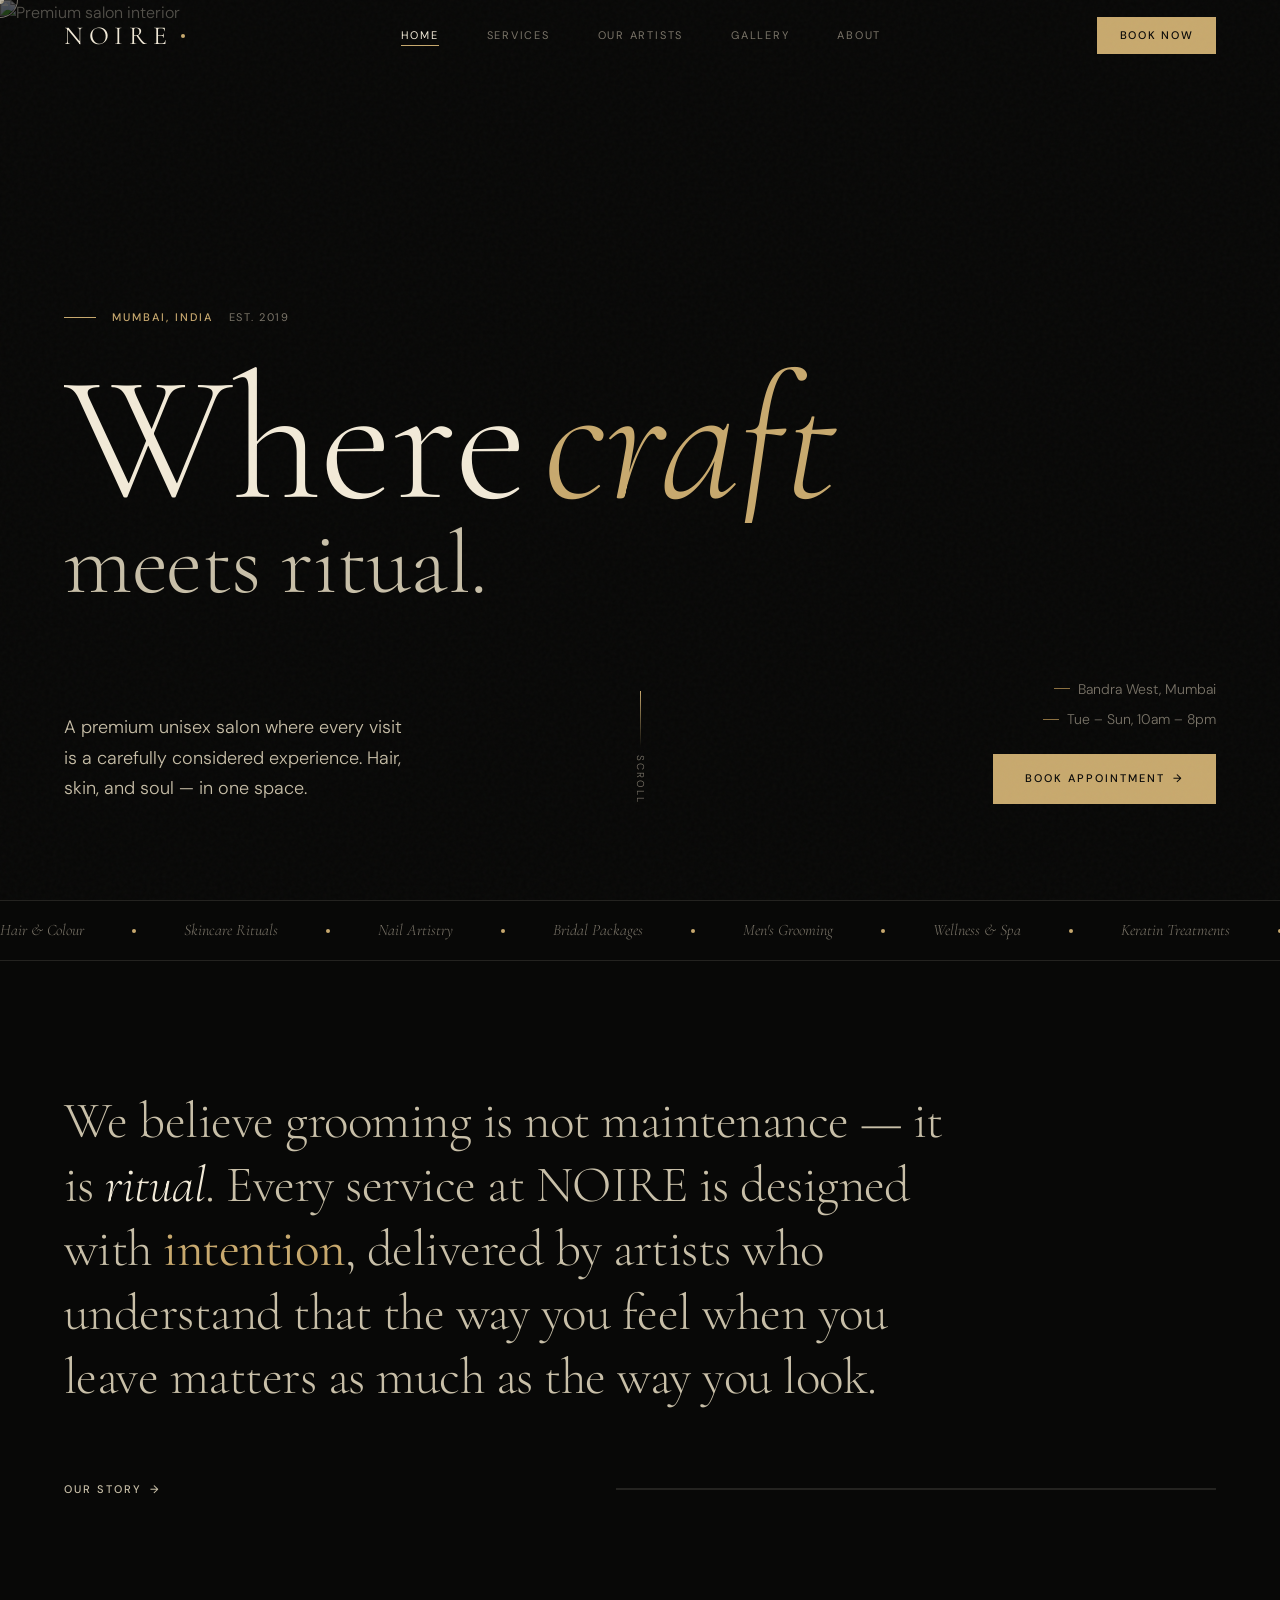
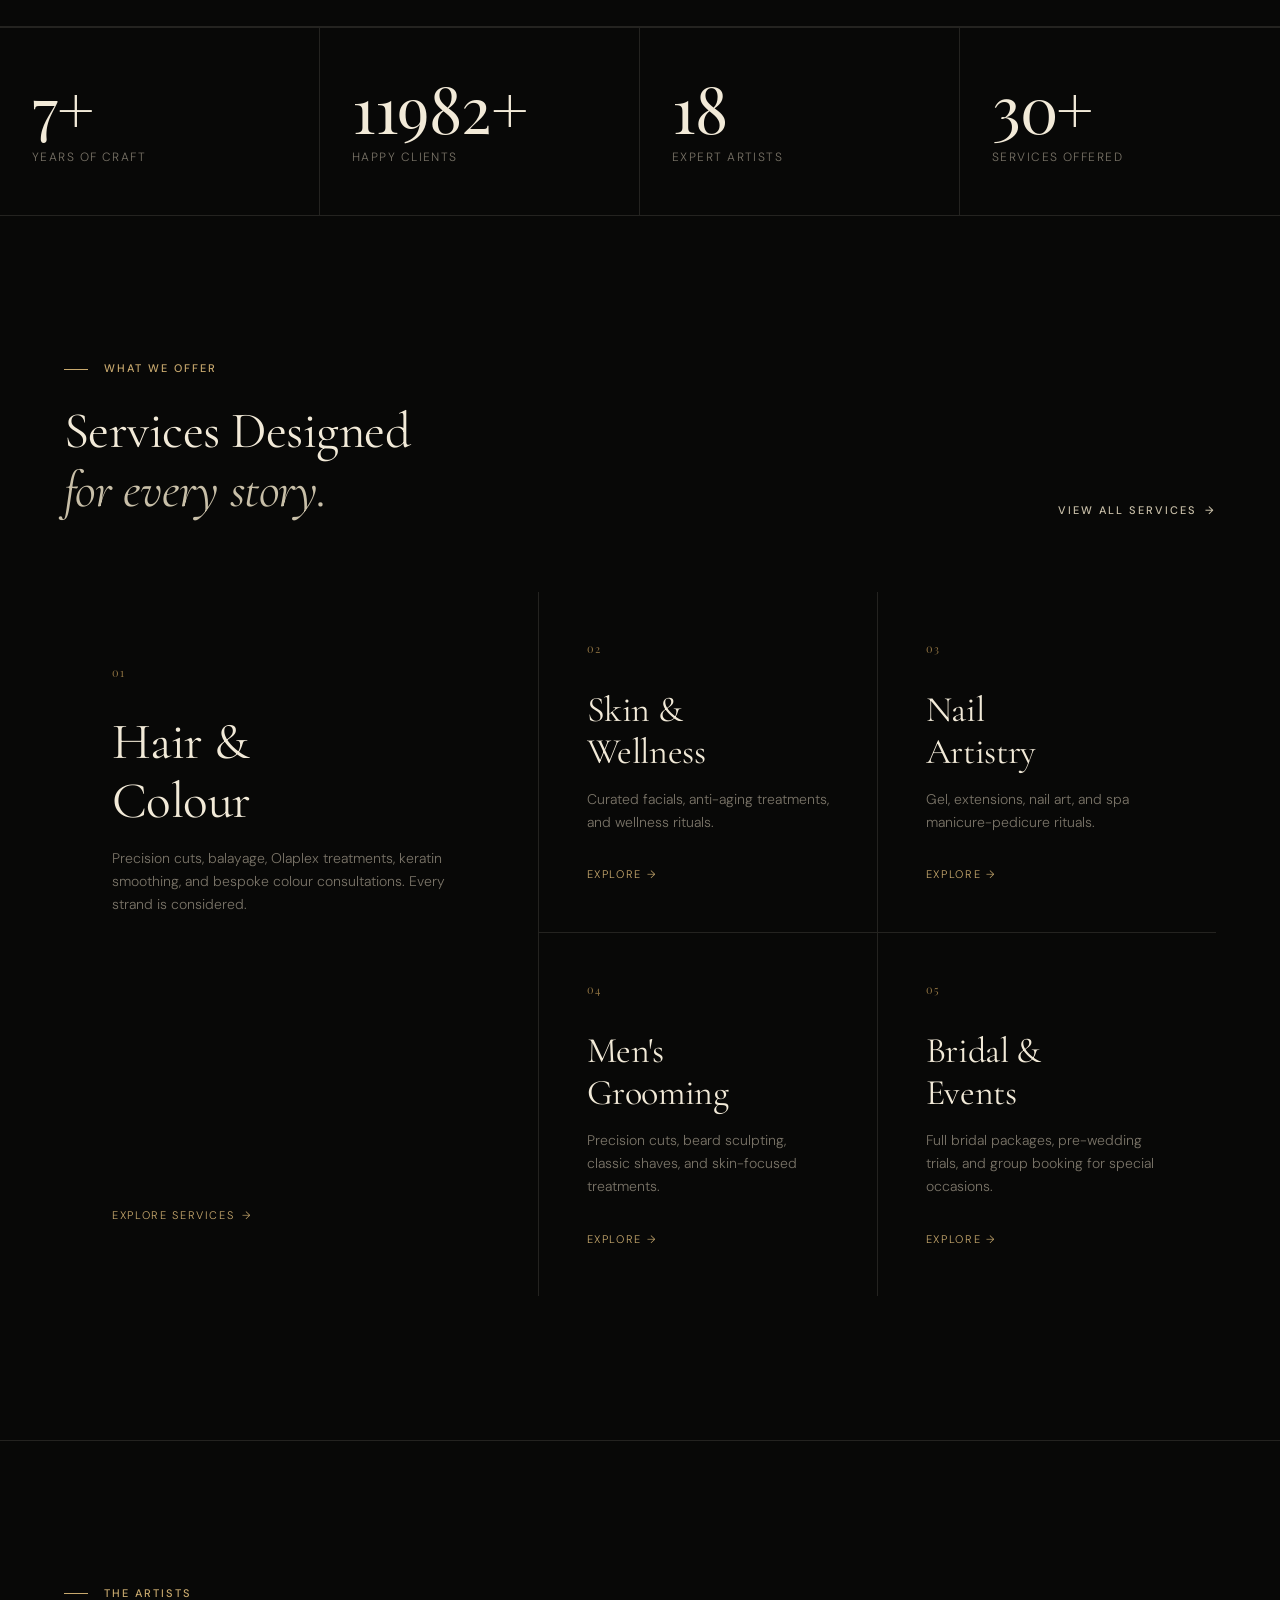
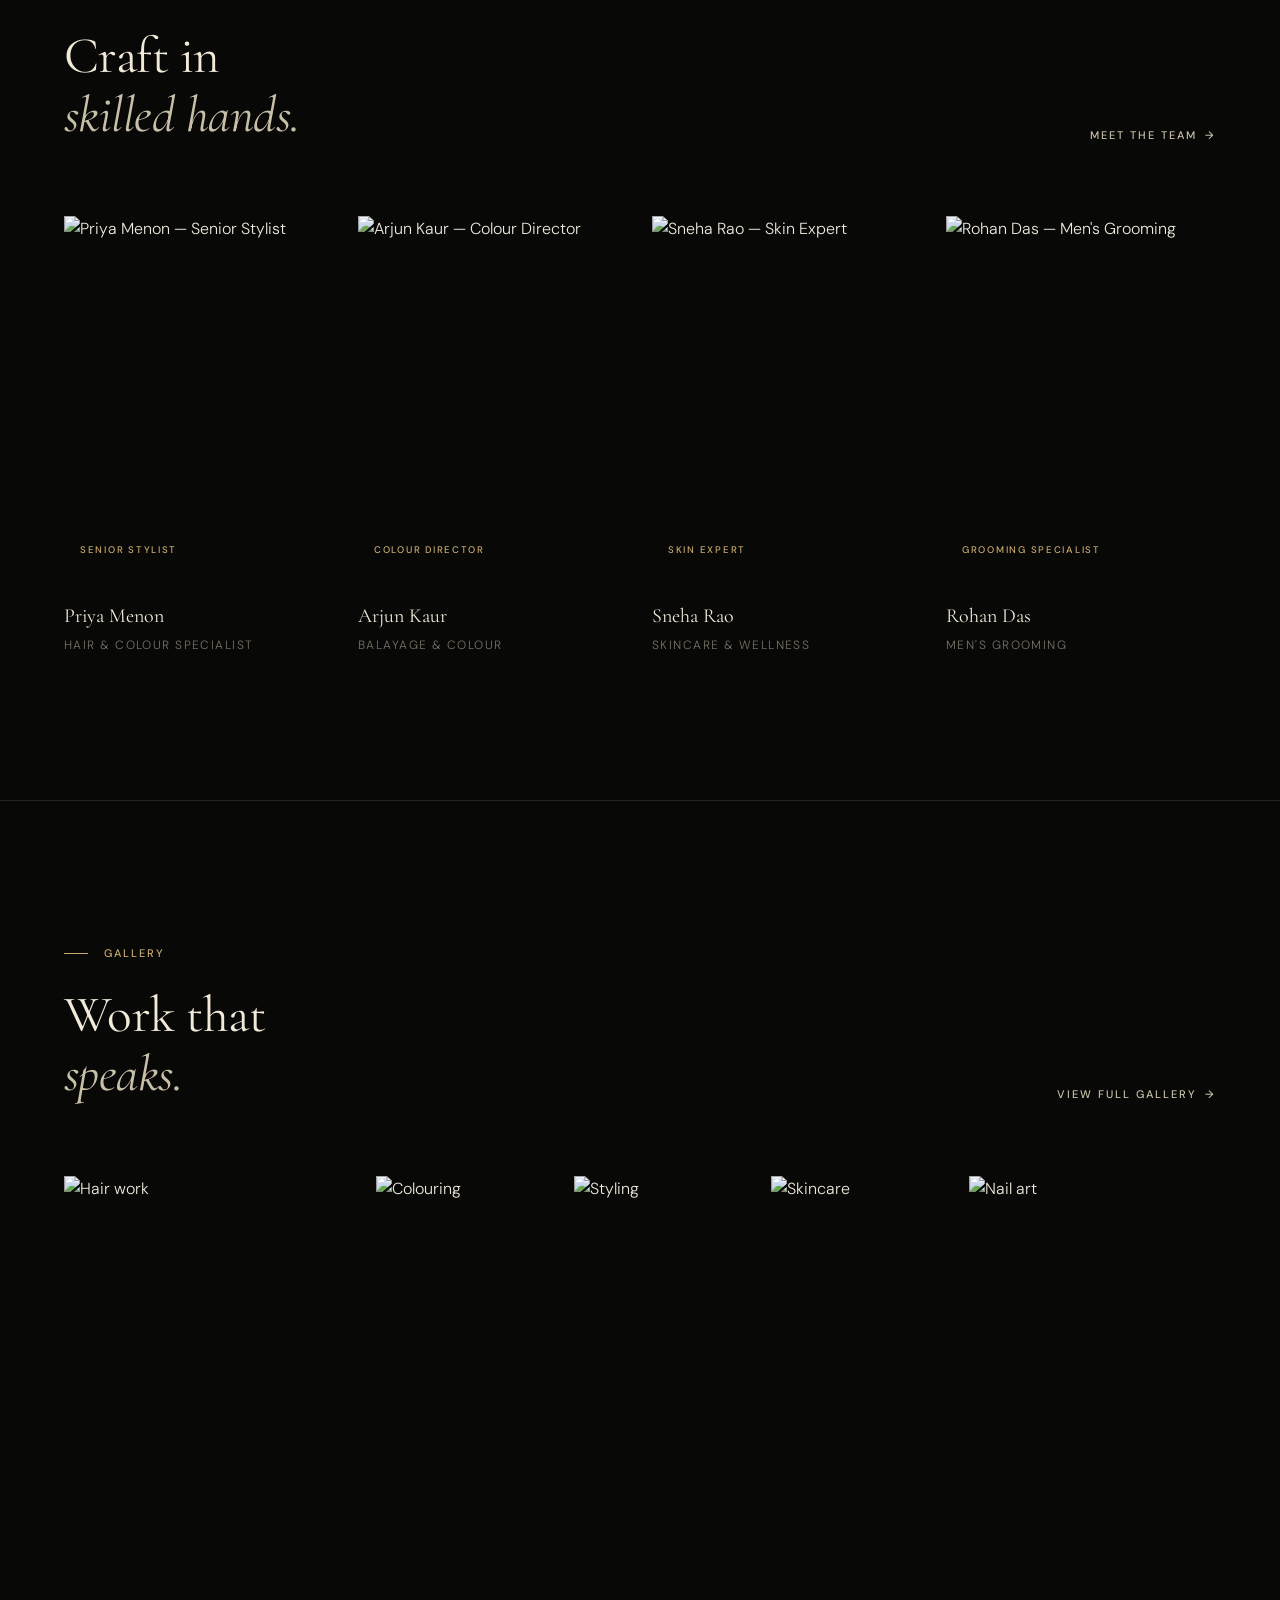
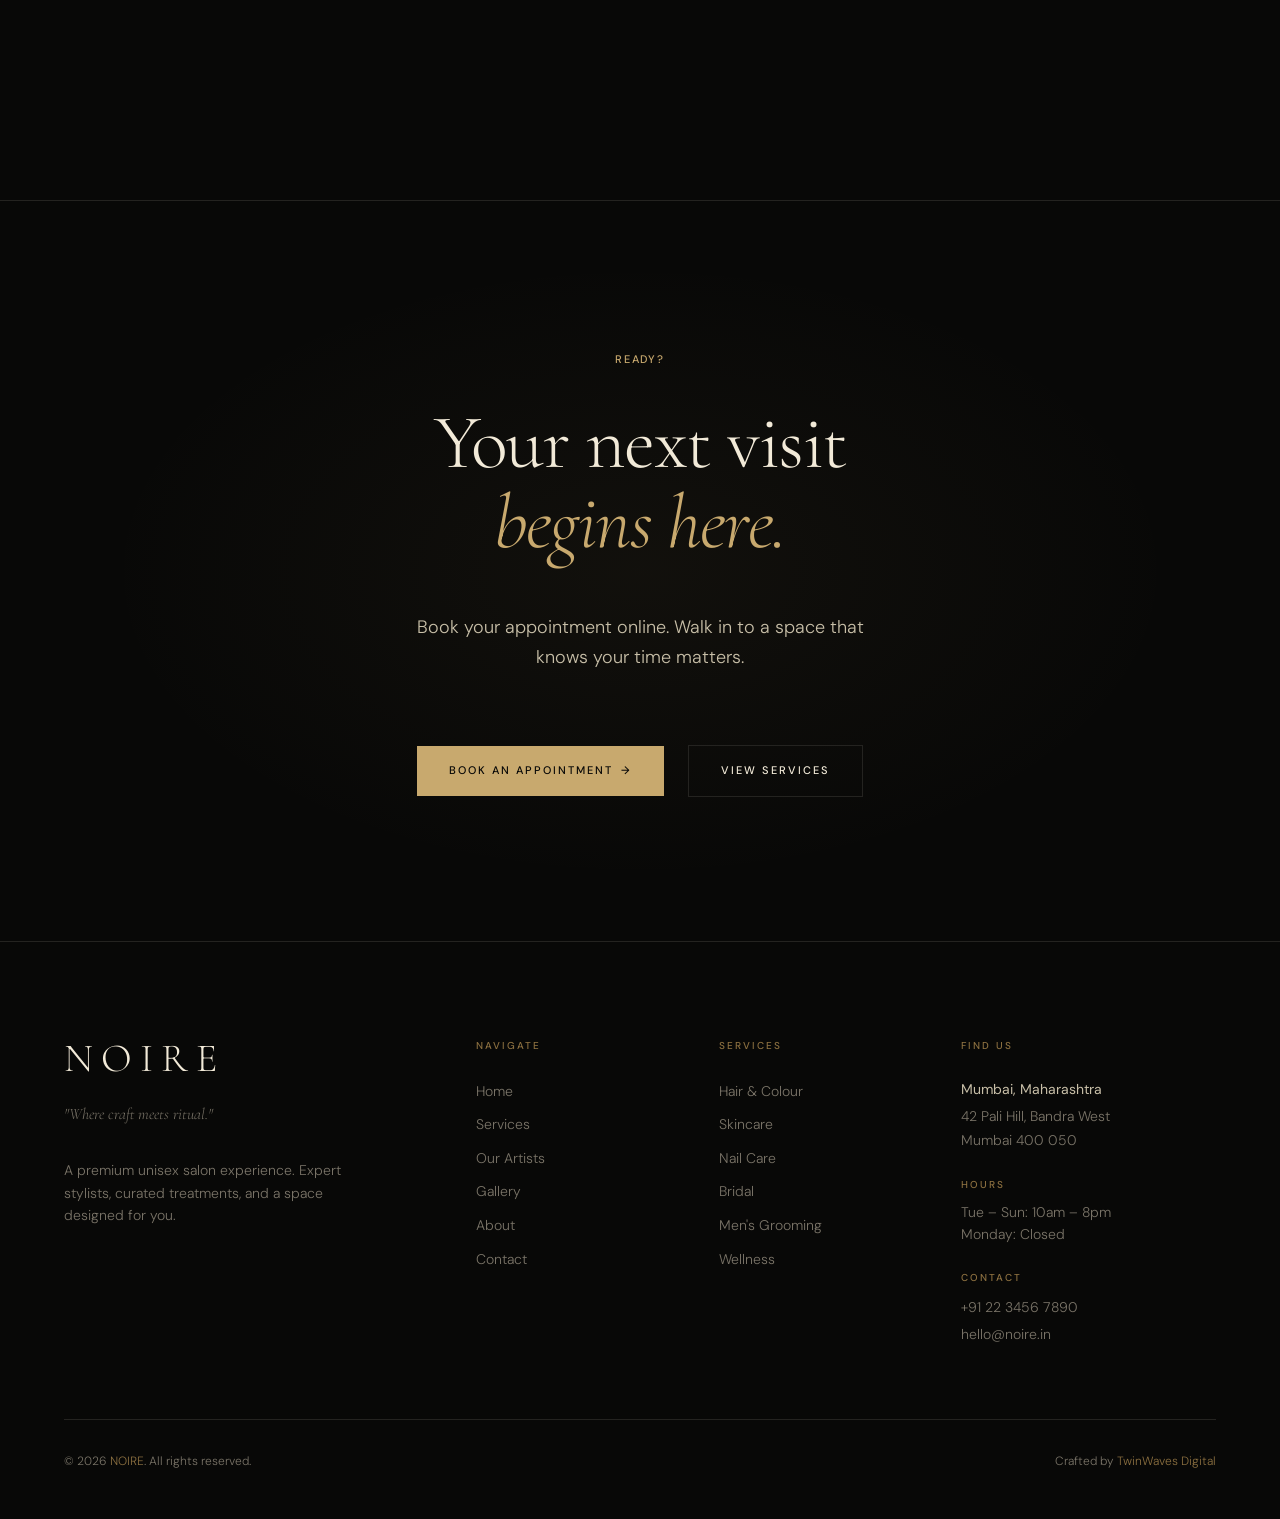
==== index.html @ 555c2738 "feat: NOIRE salon website initial build" ====
<!DOCTYPE html>
<html lang="en">
<head>
  <meta charset="UTF-8" />
  <meta name="viewport" content="width=device-width, initial-scale=1.0" />
  <meta name="description" content="NOIRE — Premium unisex salon in Mumbai. Hair, skincare, nail care, bridal and wellness services. Where craft meets ritual." />
  <meta property="og:title" content="NOIRE — Premium Unisex Salon" />
  <meta property="og:description" content="Where craft meets ritual. Premium salon experiences in the heart of Mumbai." />
  <meta property="og:type" content="website" />
  <title>NOIRE — Premium Unisex Salon</title>

  <!-- Preconnect for fonts -->
  <link rel="preconnect" href="https://fonts.googleapis.com" />
  <link rel="preconnect" href="https://fonts.gstatic.com" crossorigin />

  <!-- Styles -->
  <link rel="stylesheet" href="assets/css/global.css" />
  <link rel="stylesheet" href="assets/css/components.css" />
  <link rel="stylesheet" href="assets/css/animations.css" />

  <!-- Page-specific styles -->
  <style>
    /* =====================
       HERO
       ===================== */
    .hero {
      position: relative;
      min-height: 100svh;
      display: flex;
      flex-direction: column;
      justify-content: flex-end;
      padding-bottom: var(--space-4xl);
      overflow: hidden;
    }

    .hero__bg {
      position: absolute;
      inset: 0;
      z-index: 0;
    }

    .hero__bg img {
      width: 100%;
      height: 100%;
      object-fit: cover;
      object-position: center 20%;
      filter: brightness(0.38);
    }

    .hero__bg::after {
      content: '';
      position: absolute;
      inset: 0;
      background: linear-gradient(
        to top,
        var(--color-void) 0%,
        rgba(8,8,7,0.4) 50%,
        rgba(8,8,7,0.1) 100%
      );
    }

    .hero__content {
      position: relative;
      z-index: var(--z-above);
      padding-top: calc(var(--nav-height) + var(--space-5xl));
    }

    .hero__eyebrow {
      display: flex;
      align-items: center;
      gap: var(--space-md);
      margin-bottom: var(--space-xl);
      opacity: 0;
      animation: fadeUp var(--duration-slow) var(--ease-out-expo) 400ms forwards;
    }

    .hero__eyebrow-line {
      width: 32px;
      height: 1px;
      background: var(--color-gold);
    }

    .hero__title {
      font-family: var(--font-display);
      font-weight: 300;
      line-height: 0.92;
      letter-spacing: -0.02em;
      margin-bottom: var(--space-xl);
      overflow: hidden;
    }

    .hero__title-line {
      display: block;
      overflow: hidden;
    }

    .hero__title-word {
      display: inline-block;
      opacity: 0;
      animation: heroWord var(--duration-xslow) var(--ease-out-expo) forwards;
    }

    .hero__title-word--1 {
      font-size: clamp(5rem, 14vw, 13rem);
      animation-delay: 600ms;
    }

    .hero__title-word--2 {
      font-size: clamp(5rem, 14vw, 13rem);
      color: var(--color-gold);
      font-style: italic;
      animation-delay: 750ms;
    }

    .hero__title-word--3 {
      font-size: clamp(2.5rem, 7vw, 6.5rem);
      color: var(--color-warm-white-dim);
      animation-delay: 900ms;
    }

    .hero__bottom {
      display: grid;
      grid-template-columns: 1fr auto 1fr;
      align-items: end;
      gap: var(--space-xl);
      margin-top: var(--space-3xl);
    }

    .hero__desc {
      max-width: 340px;
      opacity: 0;
      animation: fadeUp var(--duration-slow) var(--ease-out-expo) 1100ms forwards;
    }

    .hero__cta-group {
      display: flex;
      flex-direction: column;
      align-items: center;
      gap: var(--space-lg);
      opacity: 0;
      animation: fadeUp var(--duration-slow) var(--ease-out-expo) 1200ms forwards;
    }

    .hero__scroll-hint {
      display: flex;
      flex-direction: column;
      align-items: center;
      gap: var(--space-sm);
    }

    .hero__scroll-hint span {
      font-size: 0.625rem;
      letter-spacing: 0.2em;
      text-transform: uppercase;
      color: var(--color-text-dim);
      writing-mode: vertical-rl;
    }

    .hero__scroll-line {
      width: 1px;
      height: 56px;
      background: linear-gradient(to bottom, var(--color-gold), transparent);
      animation: float 2.5s ease-in-out infinite;
    }

    .hero__meta {
      text-align: right;
      opacity: 0;
      animation: fadeUp var(--duration-slow) var(--ease-out-expo) 1300ms forwards;
    }

    .hero__meta-item {
      display: flex;
      align-items: center;
      justify-content: flex-end;
      gap: var(--space-sm);
      margin-bottom: var(--space-sm);
    }

    .hero__meta-item::before {
      content: '';
      width: 16px;
      height: 1px;
      background: var(--color-gold-muted);
    }

    @media (max-width: 768px) {
      .hero__bottom {
        grid-template-columns: 1fr;
      }
      .hero__meta { display: none; }
      .hero__cta-group { align-items: flex-start; }
    }

    /* =====================
       BRAND STATEMENT
       ===================== */
    .brand-statement {
      padding-block: clamp(5rem, 10vw, 9rem);
      border-bottom: var(--border-thin);
    }

    .brand-statement__text {
      font-family: var(--font-display);
      font-size: clamp(1.75rem, 4vw, 3.5rem);
      font-weight: 300;
      line-height: 1.25;
      letter-spacing: -0.01em;
      color: var(--color-warm-white-dim);
      max-width: 920px;
    }

    .brand-statement__text em {
      color: var(--color-warm-white);
      font-style: italic;
    }

    .brand-statement__text strong {
      color: var(--color-gold);
      font-weight: 400;
    }

    .brand-statement__footer {
      display: flex;
      align-items: center;
      justify-content: space-between;
      margin-top: var(--space-3xl);
      flex-wrap: wrap;
      gap: var(--space-xl);
    }

    /* =====================
       STATS BAR
       ===================== */
    .stats-bar {
      display: grid;
      grid-template-columns: repeat(4, 1fr);
      gap: 0;
      border-top: var(--border-thin);
      border-bottom: var(--border-thin);
    }

    .stat-item {
      padding: var(--space-2xl) var(--space-xl);
      border-right: var(--border-thin);
      position: relative;
    }

    .stat-item:last-child {
      border-right: none;
    }

    .stat-item__number {
      font-family: var(--font-numeral);
      font-size: clamp(2.5rem, 5vw, 4rem);
      color: var(--color-warm-white);
      line-height: 1;
      margin-bottom: var(--space-sm);
      letter-spacing: -0.02em;
    }

    .stat-item__label {
      font-size: 0.75rem;
      letter-spacing: 0.12em;
      text-transform: uppercase;
      color: var(--color-text-dim);
    }

    @media (max-width: 600px) {
      .stats-bar {
        grid-template-columns: 1fr 1fr;
      }
      .stat-item:nth-child(2) {
        border-right: none;
      }
      .stat-item:nth-child(3),
      .stat-item:nth-child(4) {
        border-top: var(--border-thin);
      }
    }

    /* =====================
       SERVICES PREVIEW
       ===================== */
    .services-preview {
      padding-block: var(--space-5xl);
      border-bottom: var(--border-thin);
    }

    .services-bento {
      display: grid;
      grid-template-columns: 1.4fr 1fr 1fr;
      grid-template-rows: auto auto;
      gap: 1px;
      background: var(--color-border);
      margin-top: var(--space-3xl);
    }

    .service-card {
      background: var(--color-void);
      padding: var(--space-2xl);
      position: relative;
      overflow: hidden;
      transition: background var(--duration-med) var(--ease-luxury);
      display: flex;
      flex-direction: column;
      justify-content: space-between;
      min-height: 260px;
    }

    .service-card:hover {
      background: var(--color-surface);
    }

    .service-card--featured {
      grid-row: span 2;
      min-height: 520px;
      padding: var(--space-3xl) var(--space-2xl);
    }

    .service-card__number {
      font-family: var(--font-numeral);
      font-size: 0.6875rem;
      color: var(--color-gold-muted);
      letter-spacing: 0.1em;
      margin-bottom: var(--space-xl);
    }

    .service-card__title {
      font-family: var(--font-display);
      font-size: clamp(1.5rem, 3vw, 2.25rem);
      font-weight: 400;
      color: var(--color-warm-white);
      line-height: 1.15;
      margin-bottom: var(--space-md);
    }

    .service-card--featured .service-card__title {
      font-size: clamp(2rem, 4vw, 3.25rem);
    }

    .service-card__desc {
      font-size: 0.875rem;
      color: var(--color-text-dim);
      line-height: 1.65;
      flex-grow: 1;
      margin-top: var(--space-sm);
    }

    .service-card__link {
      display: inline-flex;
      align-items: center;
      gap: var(--space-sm);
      font-size: 0.6875rem;
      letter-spacing: 0.15em;
      text-transform: uppercase;
      color: var(--color-gold);
      margin-top: var(--space-xl);
      transition: gap var(--duration-fast) var(--ease-luxury);
    }

    .service-card:hover .service-card__link {
      gap: var(--space-md);
    }

    .service-card__accent {
      position: absolute;
      bottom: 0;
      right: 0;
      width: 80px;
      height: 80px;
      border-top: 1px solid var(--color-border-light);
      border-left: 1px solid var(--color-border-light);
      opacity: 0;
      transition: opacity var(--duration-med) var(--ease-luxury);
    }

    .service-card:hover .service-card__accent {
      opacity: 1;
    }

    @media (max-width: 900px) {
      .services-bento {
        grid-template-columns: 1fr 1fr;
      }
      .service-card--featured {
        grid-column: span 2;
        grid-row: span 1;
        min-height: 280px;
      }
    }

    @media (max-width: 600px) {
      .services-bento {
        grid-template-columns: 1fr;
      }
      .service-card--featured {
        grid-column: span 1;
      }
    }

    /* =====================
       TEAM PREVIEW
       ===================== */
    .team-preview {
      padding-block: var(--space-5xl);
      border-bottom: var(--border-thin);
    }

    .team-preview__grid {
      display: grid;
      grid-template-columns: repeat(4, 1fr);
      gap: var(--space-lg);
      margin-top: var(--space-3xl);
    }

    .team-card {
      position: relative;
    }

    .team-card__img {
      aspect-ratio: 3/4;
      overflow: hidden;
      position: relative;
      margin-bottom: var(--space-lg);
    }

    .team-card__img img {
      width: 100%;
      height: 100%;
      object-fit: cover;
      transition: transform var(--duration-slow) var(--ease-luxury);
      filter: grayscale(30%);
    }

    .team-card:hover .team-card__img img {
      transform: scale(1.05);
      filter: grayscale(0%);
    }

    .team-card__img-overlay {
      position: absolute;
      inset: 0;
      background: linear-gradient(to top, rgba(8,8,7,0.8) 0%, transparent 50%);
      z-index: 1;
    }

    .team-card__badge {
      position: absolute;
      bottom: var(--space-md);
      left: var(--space-md);
      z-index: 2;
    }

    .team-card__name {
      font-family: var(--font-display);
      font-size: 1.25rem;
      font-weight: 400;
      color: var(--color-warm-white);
      margin-bottom: var(--space-xs);
    }

    .team-card__role {
      font-size: 0.75rem;
      letter-spacing: 0.12em;
      text-transform: uppercase;
      color: var(--color-text-dim);
    }

    @media (max-width: 900px) {
      .team-preview__grid {
        grid-template-columns: repeat(2, 1fr);
      }
    }

    @media (max-width: 480px) {
      .team-preview__grid {
        grid-template-columns: repeat(2, 1fr);
        gap: var(--space-md);
      }
    }

    /* =====================
       GALLERY STRIP
       ===================== */
    .gallery-strip {
      padding-block: var(--space-5xl);
      border-bottom: var(--border-thin);
    }

    .gallery-strip__grid {
      display: grid;
      grid-template-columns: 1.6fr 1fr 1fr 1fr 1.3fr;
      gap: var(--space-sm);
      margin-top: var(--space-3xl);
      height: 480px;
    }

    .gallery-strip__item {
      overflow: hidden;
      position: relative;
    }

    .gallery-strip__item img {
      width: 100%;
      height: 100%;
      object-fit: cover;
      transition: transform var(--duration-slow) var(--ease-luxury),
                  filter var(--duration-med) var(--ease-luxury);
      filter: grayscale(20%);
    }

    .gallery-strip__item:hover img {
      transform: scale(1.06);
      filter: grayscale(0%);
    }

    @media (max-width: 900px) {
      .gallery-strip__grid {
        grid-template-columns: repeat(3, 1fr);
        height: 320px;
      }
      .gallery-strip__item:nth-child(4),
      .gallery-strip__item:nth-child(5) {
        display: none;
      }
    }

    @media (max-width: 600px) {
      .gallery-strip__grid {
        grid-template-columns: repeat(2, 1fr);
        height: 240px;
      }
      .gallery-strip__item:nth-child(3) { display: none; }
    }

    /* =====================
       HOME CTA SECTION
       ===================== */
    .home-cta {
      padding-block: var(--space-5xl);
      text-align: center;
      position: relative;
      overflow: hidden;
    }

    .home-cta__bg {
      position: absolute;
      inset: 0;
      background: radial-gradient(
        ellipse 60% 60% at 50% 50%,
        rgba(200, 169, 110, 0.05) 0%,
        transparent 70%
      );
      pointer-events: none;
    }

    .home-cta__eyebrow {
      margin-bottom: var(--space-xl);
    }

    .home-cta__title {
      font-family: var(--font-display);
      font-size: clamp(2.5rem, 6vw, 6rem);
      font-weight: 300;
      letter-spacing: -0.02em;
      line-height: 1.05;
      margin-bottom: var(--space-2xl);
    }

    .home-cta__title em {
      font-style: italic;
      color: var(--color-gold);
    }

    .home-cta__sub {
      max-width: 480px;
      margin-inline: auto;
      margin-bottom: var(--space-3xl);
    }

    .home-cta__buttons {
      display: flex;
      align-items: center;
      justify-content: center;
      gap: var(--space-lg);
      flex-wrap: wrap;
    }
  </style>
</head>

<body>

  <!-- Navigation -->
  <noire-nav page="home"></noire-nav>

  <main>

    <!-- ===================== HERO ===================== -->
    <section class="hero" aria-label="Hero">
      <div class="hero__bg">
        <img
          src="https://images.unsplash.com/photo-1560066984-138dadb4c035?w=1800&auto=format&fit=crop&q=80"
          alt="Premium salon interior"
          loading="eager"
          fetchpriority="high"
        />
      </div>

      <div class="container hero__content">
        <div class="hero__eyebrow">
          <div class="hero__eyebrow-line"></div>
          <span class="label">Mumbai, India</span>
          <span class="label-dim">Est. 2019</span>
        </div>

        <h1 class="hero__title">
          <span class="hero__title-line">
            <span class="hero__title-word hero__title-word--1">Where</span>
            &nbsp;
            <span class="hero__title-word hero__title-word--2">craft</span>
          </span>
          <span class="hero__title-line">
            <span class="hero__title-word hero__title-word--3">meets ritual.</span>
          </span>
        </h1>

        <div class="hero__bottom">
          <div class="hero__desc">
            <p class="body-lg">
              A premium unisex salon where every visit is a carefully considered experience. Hair, skin, and soul — in one space.
            </p>
          </div>

          <div class="hero__cta-group">
            <div class="hero__scroll-hint">
              <div class="hero__scroll-line"></div>
              <span>Scroll</span>
            </div>
          </div>

          <div class="hero__meta">
            <div class="hero__meta-item">
              <span class="body-sm">Bandra West, Mumbai</span>
            </div>
            <div class="hero__meta-item">
              <span class="body-sm">Tue – Sun, 10am – 8pm</span>
            </div>
            <div style="margin-top: var(--space-lg);">
              <a href="contact.html" class="btn btn--primary">
                Book Appointment
                <span class="btn__arrow">→</span>
              </a>
            </div>
          </div>
        </div>
      </div>
    </section>

    <!-- ===================== MARQUEE ===================== -->
    <div class="marquee" aria-hidden="true">
      <div class="marquee__track">
        <!-- Items duplicated for seamless loop -->
        <span class="marquee__item">Hair &amp; Colour<span class="marquee__dot"></span></span>
        <span class="marquee__item">Skincare Rituals<span class="marquee__dot"></span></span>
        <span class="marquee__item">Nail Artistry<span class="marquee__dot"></span></span>
        <span class="marquee__item">Bridal Packages<span class="marquee__dot"></span></span>
        <span class="marquee__item">Men's Grooming<span class="marquee__dot"></span></span>
        <span class="marquee__item">Wellness &amp; Spa<span class="marquee__dot"></span></span>
        <span class="marquee__item">Keratin Treatments<span class="marquee__dot"></span></span>
        <span class="marquee__item">Scalp Therapy<span class="marquee__dot"></span></span>
        <span class="marquee__item">Hair &amp; Colour<span class="marquee__dot"></span></span>
        <span class="marquee__item">Skincare Rituals<span class="marquee__dot"></span></span>
        <span class="marquee__item">Nail Artistry<span class="marquee__dot"></span></span>
        <span class="marquee__item">Bridal Packages<span class="marquee__dot"></span></span>
        <span class="marquee__item">Men's Grooming<span class="marquee__dot"></span></span>
        <span class="marquee__item">Wellness &amp; Spa<span class="marquee__dot"></span></span>
        <span class="marquee__item">Keratin Treatments<span class="marquee__dot"></span></span>
        <span class="marquee__item">Scalp Therapy<span class="marquee__dot"></span></span>
      </div>
    </div>

    <!-- ===================== BRAND STATEMENT ===================== -->
    <section class="brand-statement section--sm" aria-label="Brand statement">
      <div class="container">
        <p class="brand-statement__text reveal">
          We believe grooming is not maintenance — it is <em>ritual</em>. Every service at NOIRE is designed with <strong>intention</strong>, delivered by artists who understand that the way you feel when you leave matters as much as the way you look.
        </p>
        <div class="brand-statement__footer reveal delay-2">
          <a href="about.html" class="btn btn--ghost">
            Our Story <span class="btn__arrow">→</span>
          </a>
          <div class="stats-bar reveal delay-3" style="flex:1; margin-left: var(--space-4xl); max-width: 600px;">
          </div>
        </div>
      </div>
    </section>

    <!-- ===================== STATS ===================== -->
    <div class="stats-bar reveal">
      <div class="stat-item">
        <div class="stat-item__number">
          <span data-counter="7" data-suffix="+">0+</span>
        </div>
        <div class="stat-item__label">Years of Craft</div>
      </div>
      <div class="stat-item">
        <div class="stat-item__number">
          <span data-counter="12000" data-suffix="+">0+</span>
        </div>
        <div class="stat-item__label">Happy Clients</div>
      </div>
      <div class="stat-item">
        <div class="stat-item__number">
          <span data-counter="18" data-suffix="">0</span>
        </div>
        <div class="stat-item__label">Expert Artists</div>
      </div>
      <div class="stat-item">
        <div class="stat-item__number">
          <span data-counter="30" data-suffix="+">0+</span>
        </div>
        <div class="stat-item__label">Services Offered</div>
      </div>
    </div>

    <!-- ===================== SERVICES PREVIEW ===================== -->
    <section class="services-preview" aria-labelledby="services-heading">
      <div class="container">
        <div class="section-header section-header--split">
          <div>
            <div class="section-label reveal">
              <span class="label">What We Offer</span>
            </div>
            <h2 id="services-heading" class="display-md reveal delay-1">
              Services Designed<br/>
              <em style="font-style:italic; color: var(--color-warm-white-dim);">for every story.</em>
            </h2>
          </div>
          <a href="services.html" class="btn btn--ghost reveal delay-2">
            View All Services <span class="btn__arrow">→</span>
          </a>
        </div>

        <div class="services-bento">
          <!-- Featured Card -->
          <article class="service-card service-card--featured reveal-scale">
            <div>
              <div class="service-card__number">01</div>
              <h3 class="service-card__title">Hair &amp;<br/>Colour</h3>
              <p class="service-card__desc">
                Precision cuts, balayage, Olaplex treatments, keratin smoothing, and bespoke colour consultations. Every strand is considered.
              </p>
            </div>
            <a href="services.html" class="service-card__link">
              Explore Services <span>→</span>
            </a>
            <div class="service-card__accent"></div>
          </article>

          <!-- Card 2 -->
          <article class="service-card reveal-scale delay-1">
            <div>
              <div class="service-card__number">02</div>
              <h3 class="service-card__title">Skin &amp;<br/>Wellness</h3>
              <p class="service-card__desc">Curated facials, anti-aging treatments, and wellness rituals.</p>
            </div>
            <a href="services.html" class="service-card__link">Explore →</a>
            <div class="service-card__accent"></div>
          </article>

          <!-- Card 3 -->
          <article class="service-card reveal-scale delay-2">
            <div>
              <div class="service-card__number">03</div>
              <h3 class="service-card__title">Nail<br/>Artistry</h3>
              <p class="service-card__desc">Gel, extensions, nail art, and spa manicure-pedicure rituals.</p>
            </div>
            <a href="services.html" class="service-card__link">Explore →</a>
            <div class="service-card__accent"></div>
          </article>

          <!-- Card 4 -->
          <article class="service-card reveal-scale delay-3">
            <div>
              <div class="service-card__number">04</div>
              <h3 class="service-card__title">Men's<br/>Grooming</h3>
              <p class="service-card__desc">Precision cuts, beard sculpting, classic shaves, and skin-focused treatments.</p>
            </div>
            <a href="services.html" class="service-card__link">Explore →</a>
            <div class="service-card__accent"></div>
          </article>

          <!-- Card 5 -->
          <article class="service-card reveal-scale delay-4">
            <div>
              <div class="service-card__number">05</div>
              <h3 class="service-card__title">Bridal &amp;<br/>Events</h3>
              <p class="service-card__desc">Full bridal packages, pre-wedding trials, and group booking for special occasions.</p>
            </div>
            <a href="services.html" class="service-card__link">Explore →</a>
            <div class="service-card__accent"></div>
          </article>
        </div>
      </div>
    </section>

    <!-- ===================== TEAM PREVIEW ===================== -->
    <section class="team-preview" aria-labelledby="team-heading">
      <div class="container">
        <div class="section-header section-header--split">
          <div>
            <div class="section-label reveal">
              <span class="label">The Artists</span>
            </div>
            <h2 id="team-heading" class="display-md reveal delay-1">
              Craft in<br/>
              <em style="font-style:italic; color: var(--color-warm-white-dim);">skilled hands.</em>
            </h2>
          </div>
          <a href="team.html" class="btn btn--ghost reveal delay-2">
            Meet the Team <span class="btn__arrow">→</span>
          </a>
        </div>

        <div class="team-preview__grid reveal-group">
          <div class="team-card">
            <div class="team-card__img">
              <img
                src="https://images.unsplash.com/photo-1580618672591-eb180b1a973f?w=600&auto=format&fit=crop&q=80"
                alt="Priya Menon — Senior Stylist"
                loading="lazy"
              />
              <div class="team-card__img-overlay"></div>
              <div class="team-card__badge">
                <span class="label" style="font-size:0.6rem;">Senior Stylist</span>
              </div>
            </div>
            <div class="team-card__name">Priya Menon</div>
            <div class="team-card__role">Hair &amp; Colour Specialist</div>
          </div>

          <div class="team-card">
            <div class="team-card__img">
              <img
                src="https://images.unsplash.com/photo-1522337360788-8b13dee7a37e?w=600&auto=format&fit=crop&q=80"
                alt="Arjun Kaur — Colour Director"
                loading="lazy"
              />
              <div class="team-card__img-overlay"></div>
              <div class="team-card__badge">
                <span class="label" style="font-size:0.6rem;">Colour Director</span>
              </div>
            </div>
            <div class="team-card__name">Arjun Kaur</div>
            <div class="team-card__role">Balayage &amp; Colour</div>
          </div>

          <div class="team-card">
            <div class="team-card__img">
              <img
                src="https://images.unsplash.com/photo-1570172619644-dfd03ed5d881?w=600&auto=format&fit=crop&q=80"
                alt="Sneha Rao — Skin Expert"
                loading="lazy"
              />
              <div class="team-card__img-overlay"></div>
              <div class="team-card__badge">
                <span class="label" style="font-size:0.6rem;">Skin Expert</span>
              </div>
            </div>
            <div class="team-card__name">Sneha Rao</div>
            <div class="team-card__role">Skincare &amp; Wellness</div>
          </div>

          <div class="team-card">
            <div class="team-card__img">
              <img
                src="https://images.unsplash.com/photo-1599351431202-1e0f0137899a?w=600&auto=format&fit=crop&q=80"
                alt="Rohan Das — Men's Grooming"
                loading="lazy"
              />
              <div class="team-card__img-overlay"></div>
              <div class="team-card__badge">
                <span class="label" style="font-size:0.6rem;">Grooming Specialist</span>
              </div>
            </div>
            <div class="team-card__name">Rohan Das</div>
            <div class="team-card__role">Men's Grooming</div>
          </div>
        </div>
      </div>
    </section>

    <!-- ===================== GALLERY STRIP ===================== -->
    <section class="gallery-strip" aria-labelledby="gallery-heading">
      <div class="container">
        <div class="section-header section-header--split">
          <div>
            <div class="section-label reveal">
              <span class="label">Gallery</span>
            </div>
            <h2 id="gallery-heading" class="display-md reveal delay-1">
              Work that<br/>
              <em style="font-style:italic; color: var(--color-warm-white-dim);">speaks.</em>
            </h2>
          </div>
          <a href="gallery.html" class="btn btn--ghost reveal delay-2">
            View Full Gallery <span class="btn__arrow">→</span>
          </a>
        </div>

        <div class="gallery-strip__grid">
          <div class="gallery-strip__item reveal-scale">
            <img src="https://images.unsplash.com/photo-1521590832167-7bcbfaa6381f?w=800&auto=format&fit=crop&q=80" alt="Hair work" loading="lazy" />
          </div>
          <div class="gallery-strip__item reveal-scale delay-1">
            <img src="https://images.unsplash.com/photo-1562322140-8baeececf3df?w=600&auto=format&fit=crop&q=80" alt="Colouring" loading="lazy" />
          </div>
          <div class="gallery-strip__item reveal-scale delay-2">
            <img src="https://images.unsplash.com/photo-1492106087820-71f1a00d2b11?w=600&auto=format&fit=crop&q=80" alt="Styling" loading="lazy" />
          </div>
          <div class="gallery-strip__item reveal-scale delay-3">
            <img src="https://images.unsplash.com/photo-1522335789203-aabd1fc54bc9?w=600&auto=format&fit=crop&q=80" alt="Skincare" loading="lazy" />
          </div>
          <div class="gallery-strip__item reveal-scale delay-4">
            <img src="https://images.unsplash.com/photo-1487412912498-0447578fcca8?w=700&auto=format&fit=crop&q=80" alt="Nail art" loading="lazy" />
          </div>
        </div>
      </div>
    </section>

    <!-- ===================== HOME CTA ===================== -->
    <section class="home-cta" aria-label="Book appointment">
      <div class="home-cta__bg" aria-hidden="true"></div>
      <div class="container">
        <div class="home-cta__eyebrow reveal">
          <span class="label">Ready?</span>
        </div>
        <h2 class="home-cta__title reveal delay-1">
          Your next visit<br/>
          <em>begins here.</em>
        </h2>
        <p class="body-lg home-cta__sub reveal delay-2">
          Book your appointment online. Walk in to a space that knows your time matters.
        </p>
        <div class="home-cta__buttons reveal delay-3">
          <a href="contact.html" class="btn btn--primary">
            Book an Appointment
            <span class="btn__arrow">→</span>
          </a>
          <a href="services.html" class="btn btn--outline">
            View Services
          </a>
        </div>
      </div>
    </section>

  </main>

  <!-- Footer -->
  <noire-footer></noire-footer>

  <!-- Scripts -->
  <script src="assets/js/utils.js" defer></script>
  <script src="assets/js/components.js" defer></script>
  <script src="assets/js/animations.js" defer></script>
  <script src="assets/js/cursor.js" defer></script>

</body>
</html>
---- assets/css/global.css ----
/* ============================================================
   NOIRE — Global Design System
   TwinWaves Digital
   ============================================================ */

/* --- Google Fonts Import --- */
@import url('https://fonts.googleapis.com/css2?family=Cormorant+Garamond:ital,wght@0,300;0,400;0,500;0,600;1,300;1,400;1,500&family=DM+Sans:wght@300;400;500&family=Playfair+Display+SC:wght@400;700&display=swap');

/* --- Design Tokens --- */
:root {
  /* Colors */
  --color-void:         #080807;
  --color-surface:      #111110;
  --color-surface-2:    #171715;
  --color-warm-white:   #F2EAD8;
  --color-warm-white-dim: #C8BFA8;
  --color-gold:         #C8A96E;
  --color-gold-muted:   #8C7040;
  --color-gold-glow:    rgba(200, 169, 110, 0.08);
  --color-text-dim:     #7A7468;
  --color-border:       #242320;
  --color-border-light: #2E2C28;

  /* Typography */
  --font-display:  'Cormorant Garamond', Georgia, serif;
  --font-ui:       'DM Sans', sans-serif;
  --font-numeral:  'Playfair Display SC', serif;

  /* Spacing */
  --space-xs:   0.25rem;   /* 4px  */
  --space-sm:   0.5rem;    /* 8px  */
  --space-md:   1rem;      /* 16px */
  --space-lg:   1.5rem;    /* 24px */
  --space-xl:   2rem;      /* 32px */
  --space-2xl:  3rem;      /* 48px */
  --space-3xl:  4.5rem;    /* 72px */
  --space-4xl:  6rem;      /* 96px */
  --space-5xl:  9rem;      /* 144px */

  /* Layout */
  --container-max:  1280px;
  --container-pad:  clamp(1.25rem, 5vw, 4rem);
  --nav-height:     72px;

  /* Motion */
  --ease-luxury:   cubic-bezier(0.76, 0, 0.24, 1);
  --ease-out-expo: cubic-bezier(0.16, 1, 0.3, 1);
  --ease-in-expo:  cubic-bezier(0.7, 0, 0.84, 0);
  --duration-fast: 280ms;
  --duration-med:  520ms;
  --duration-slow: 900ms;
  --duration-xslow: 1400ms;

  /* Borders */
  --border-thin: 1px solid var(--color-border);
  --border-gold: 1px solid var(--color-gold-muted);

  /* Z-index stack */
  --z-base:     0;
  --z-above:    10;
  --z-nav:      100;
  --z-overlay:  200;
  --z-cursor:   9999;
}

/* --- Reset --- */
*, *::before, *::after {
  box-sizing: border-box;
  margin: 0;
  padding: 0;
}

html {
  font-size: 16px;
  scroll-behavior: smooth;
  -webkit-font-smoothing: antialiased;
  -moz-osx-font-smoothing: grayscale;
  text-rendering: optimizeLegibility;
}

body {
  background-color: var(--color-void);
  color: var(--color-warm-white);
  font-family: var(--font-ui);
  font-weight: 300;
  font-size: 1rem;
  line-height: 1.6;
  overflow-x: hidden;
  cursor: none; /* custom cursor on desktop */
}

/* Restore cursor on mobile */
@media (pointer: coarse) {
  body { cursor: auto; }
}

img, video {
  display: block;
  max-width: 100%;
  height: auto;
}

a {
  color: inherit;
  text-decoration: none;
}

ul, ol {
  list-style: none;
}

button {
  background: none;
  border: none;
  cursor: pointer;
  font-family: inherit;
  color: inherit;
}

input, textarea, select {
  font-family: inherit;
  color: inherit;
  background: none;
  border: none;
  outline: none;
}

/* --- Base Typography Scale --- */
h1, h2, h3, h4, h5, h6 {
  font-family: var(--font-display);
  font-weight: 400;
  line-height: 1.1;
  letter-spacing: -0.01em;
}

.display-xl {
  font-family: var(--font-display);
  font-size: clamp(4.5rem, 12vw, 11rem);
  font-weight: 300;
  line-height: 0.95;
  letter-spacing: -0.03em;
}

.display-lg {
  font-family: var(--font-display);
  font-size: clamp(3rem, 7vw, 7rem);
  font-weight: 300;
  line-height: 1.0;
  letter-spacing: -0.02em;
}

.display-md {
  font-family: var(--font-display);
  font-size: clamp(2rem, 4vw, 4rem);
  font-weight: 400;
  line-height: 1.15;
}

.heading-lg {
  font-family: var(--font-display);
  font-size: clamp(1.5rem, 3vw, 2.5rem);
  font-weight: 400;
  line-height: 1.2;
}

.heading-md {
  font-family: var(--font-display);
  font-size: clamp(1.25rem, 2vw, 1.75rem);
  font-weight: 400;
  line-height: 1.3;
}

.label {
  font-family: var(--font-ui);
  font-size: 0.6875rem;
  font-weight: 500;
  letter-spacing: 0.18em;
  text-transform: uppercase;
  color: var(--color-gold);
}

.label-dim {
  font-family: var(--font-ui);
  font-size: 0.6875rem;
  font-weight: 400;
  letter-spacing: 0.15em;
  text-transform: uppercase;
  color: var(--color-text-dim);
}

.body-lg {
  font-family: var(--font-ui);
  font-size: clamp(1rem, 1.5vw, 1.125rem);
  font-weight: 300;
  line-height: 1.7;
  color: var(--color-warm-white-dim);
}

.body-sm {
  font-family: var(--font-ui);
  font-size: 0.875rem;
  font-weight: 300;
  line-height: 1.6;
  color: var(--color-text-dim);
}

.numeral {
  font-family: var(--font-numeral);
  font-size: 0.75rem;
  letter-spacing: 0.1em;
}

/* --- Layout Utilities --- */
.container {
  width: 100%;
  max-width: var(--container-max);
  margin-inline: auto;
  padding-inline: var(--container-pad);
}

.container--narrow {
  max-width: 860px;
  margin-inline: auto;
  padding-inline: var(--container-pad);
}

.section {
  padding-block: var(--space-5xl);
}

.section--sm {
  padding-block: var(--space-3xl);
}

/* --- Gold Rule Divider --- */
.gold-rule {
  width: 40px;
  height: 1px;
  background: var(--color-gold);
  display: block;
}

.gold-rule--full {
  width: 100%;
  height: 1px;
  background: linear-gradient(90deg, var(--color-gold-muted), transparent);
  display: block;
}

/* --- Page Header (inner pages) --- */
.page-hero {
  padding-top: calc(var(--nav-height) + var(--space-4xl));
  padding-bottom: var(--space-4xl);
  border-bottom: var(--border-thin);
}

.page-hero__label {
  margin-bottom: var(--space-lg);
}

.page-hero__title {
  font-family: var(--font-display);
  font-size: clamp(3.5rem, 8vw, 8rem);
  font-weight: 300;
  line-height: 0.95;
  letter-spacing: -0.02em;
  margin-bottom: var(--space-xl);
}

.page-hero__sub {
  max-width: 520px;
}

/* --- Grain texture overlay --- */
body::after {
  content: '';
  position: fixed;
  inset: 0;
  background-image: url("data:image/svg+xml,%3Csvg viewBox='0 0 256 256' xmlns='http://www.w3.org/2000/svg'%3E%3Cfilter id='noise'%3E%3CfeTurbulence type='fractalNoise' baseFrequency='0.9' numOctaves='4' stitchTiles='stitch'/%3E%3C/filter%3E%3Crect width='100%25' height='100%25' filter='url(%23noise)' opacity='1'/%3E%3C/svg%3E");
  opacity: 0.028;
  pointer-events: none;
  z-index: var(--z-overlay);
}

/* --- Selection Style --- */
::selection {
  background: var(--color-gold);
  color: var(--color-void);
}

/* --- Scrollbar --- */
::-webkit-scrollbar {
  width: 4px;
}
::-webkit-scrollbar-track {
  background: var(--color-void);
}
::-webkit-scrollbar-thumb {
  background: var(--color-gold-muted);
  border-radius: 2px;
}

/* --- Focus style (accessibility) --- */
:focus-visible {
  outline: 1px solid var(--color-gold);
  outline-offset: 3px;
}
---- assets/css/components.css ----
/* ============================================================
   NOIRE — Shared Components CSS
   Nav, Footer, Buttons, Forms, Cards
   TwinWaves Digital
   ============================================================ */

/* =====================
   CUSTOM CURSOR
   ===================== */
.cursor {
  position: fixed;
  top: 0;
  left: 0;
  pointer-events: none;
  z-index: var(--z-cursor);
  mix-blend-mode: difference;
}

.cursor__dot {
  position: absolute;
  width: 8px;
  height: 8px;
  background: var(--color-warm-white);
  border-radius: 50%;
  transform: translate(-50%, -50%);
  transition: width var(--duration-fast) var(--ease-luxury),
              height var(--duration-fast) var(--ease-luxury);
}

.cursor__ring {
  position: absolute;
  width: 36px;
  height: 36px;
  border: 1px solid rgba(242, 234, 216, 0.5);
  border-radius: 50%;
  transform: translate(-50%, -50%);
  transition: width var(--duration-med) var(--ease-luxury),
              height var(--duration-med) var(--ease-luxury),
              opacity var(--duration-med) var(--ease-luxury);
}

body.cursor--hover .cursor__dot {
  width: 12px;
  height: 12px;
}

body.cursor--hover .cursor__ring {
  width: 56px;
  height: 56px;
  opacity: 0.4;
}

/* =====================
   NAVIGATION
   ===================== */
.nav {
  position: fixed;
  top: 0;
  left: 0;
  right: 0;
  z-index: var(--z-nav);
  height: var(--nav-height);
  display: flex;
  align-items: center;
  transition: background var(--duration-med) var(--ease-luxury),
              border-color var(--duration-med) var(--ease-luxury);
  border-bottom: 1px solid transparent;
}

.nav.nav--scrolled {
  background: rgba(8, 8, 7, 0.92);
  backdrop-filter: blur(20px);
  -webkit-backdrop-filter: blur(20px);
  border-bottom-color: var(--color-border);
}

.nav__inner {
  width: 100%;
  max-width: var(--container-max);
  margin-inline: auto;
  padding-inline: var(--container-pad);
  display: flex;
  align-items: center;
  justify-content: space-between;
}

/* Logo */
.nav__logo {
  font-family: var(--font-display);
  font-size: 1.625rem;
  font-weight: 400;
  letter-spacing: 0.22em;
  text-transform: uppercase;
  color: var(--color-warm-white);
  position: relative;
  display: flex;
  align-items: center;
  gap: var(--space-sm);
  transition: color var(--duration-fast) var(--ease-luxury);
}

.nav__logo::after {
  content: '';
  display: block;
  width: 4px;
  height: 4px;
  background: var(--color-gold);
  border-radius: 50%;
  flex-shrink: 0;
}

.nav__logo:hover {
  color: var(--color-gold);
}

/* Desktop Links */
.nav__links {
  display: flex;
  align-items: center;
  gap: var(--space-2xl);
}

.nav__link {
  font-family: var(--font-ui);
  font-size: 0.6875rem;
  font-weight: 400;
  letter-spacing: 0.16em;
  text-transform: uppercase;
  color: var(--color-text-dim);
  position: relative;
  transition: color var(--duration-fast) var(--ease-luxury);
}

.nav__link::after {
  content: '';
  position: absolute;
  bottom: -2px;
  left: 0;
  width: 0;
  height: 1px;
  background: var(--color-gold);
  transition: width var(--duration-med) var(--ease-luxury);
}

.nav__link:hover,
.nav__link.active {
  color: var(--color-warm-white);
}

.nav__link:hover::after,
.nav__link.active::after {
  width: 100%;
}

/* Nav CTA */
.nav__cta {
  font-family: var(--font-ui);
  font-size: 0.6875rem;
  font-weight: 500;
  letter-spacing: 0.16em;
  text-transform: uppercase;
  color: var(--color-void);
  background: var(--color-gold);
  padding: 0.6rem 1.4rem;
  transition: background var(--duration-fast) var(--ease-luxury),
              color var(--duration-fast) var(--ease-luxury);
}

.nav__cta:hover {
  background: var(--color-warm-white);
}

/* Hamburger */
.nav__hamburger {
  display: none;
  flex-direction: column;
  gap: 5px;
  width: 28px;
  padding: 4px 0;
  cursor: pointer;
}

.nav__hamburger span {
  display: block;
  height: 1px;
  background: var(--color-warm-white);
  transition: transform var(--duration-med) var(--ease-luxury),
              opacity var(--duration-fast) var(--ease-luxury),
              width var(--duration-med) var(--ease-luxury);
}

.nav__hamburger span:nth-child(2) {
  width: 70%;
}

.nav__hamburger.open span:nth-child(1) {
  transform: translateY(6px) rotate(45deg);
}
.nav__hamburger.open span:nth-child(2) {
  opacity: 0;
  width: 0;
}
.nav__hamburger.open span:nth-child(3) {
  transform: translateY(-6px) rotate(-45deg);
}

/* Mobile Menu */
.nav__mobile-menu {
  position: fixed;
  inset: 0;
  background: var(--color-void);
  z-index: calc(var(--z-nav) - 1);
  display: flex;
  flex-direction: column;
  justify-content: center;
  align-items: center;
  gap: var(--space-2xl);
  transform: translateY(-100%);
  transition: transform var(--duration-slow) var(--ease-luxury);
  border-bottom: var(--border-thin);
}

.nav__mobile-menu.open {
  transform: translateY(0);
}

.nav__mobile-link {
  font-family: var(--font-display);
  font-size: clamp(2.5rem, 8vw, 4rem);
  font-weight: 300;
  color: var(--color-warm-white-dim);
  letter-spacing: -0.01em;
  transition: color var(--duration-fast) var(--ease-luxury);
}

.nav__mobile-link:hover {
  color: var(--color-gold);
}

.nav__mobile-cta {
  margin-top: var(--space-xl);
  font-family: var(--font-ui);
  font-size: 0.75rem;
  letter-spacing: 0.18em;
  text-transform: uppercase;
  color: var(--color-gold);
  border-bottom: 1px solid var(--color-gold-muted);
  padding-bottom: 2px;
}

/* =====================
   FOOTER
   ===================== */
.footer {
  border-top: var(--border-thin);
  padding-block: var(--space-4xl) var(--space-2xl);
}

.footer__grid {
  display: grid;
  grid-template-columns: 2fr 1fr 1fr 1.5fr;
  gap: var(--space-3xl);
  padding-bottom: var(--space-3xl);
  border-bottom: var(--border-thin);
  margin-bottom: var(--space-xl);
}

.footer__brand-name {
  font-family: var(--font-display);
  font-size: 2.5rem;
  font-weight: 300;
  letter-spacing: 0.2em;
  text-transform: uppercase;
  color: var(--color-warm-white);
  line-height: 1;
  margin-bottom: var(--space-lg);
}

.footer__brand-tagline {
  font-family: var(--font-display);
  font-style: italic;
  font-size: 1rem;
  color: var(--color-text-dim);
  margin-bottom: var(--space-xl);
}

.footer__col-title {
  font-family: var(--font-ui);
  font-size: 0.625rem;
  font-weight: 500;
  letter-spacing: 0.2em;
  text-transform: uppercase;
  color: var(--color-gold-muted);
  margin-bottom: var(--space-lg);
}

.footer__links {
  display: flex;
  flex-direction: column;
  gap: var(--space-sm);
}

.footer__link {
  font-family: var(--font-ui);
  font-size: 0.875rem;
  font-weight: 300;
  color: var(--color-text-dim);
  transition: color var(--duration-fast) var(--ease-luxury);
  display: inline-block;
}

.footer__link:hover {
  color: var(--color-warm-white);
}

.footer__address {
  font-family: var(--font-ui);
  font-size: 0.875rem;
  font-weight: 300;
  color: var(--color-text-dim);
  line-height: 1.7;
  font-style: normal;
}

.footer__address strong {
  display: block;
  color: var(--color-warm-white-dim);
  font-weight: 400;
  margin-bottom: var(--space-xs);
}

.footer__bottom {
  display: flex;
  align-items: center;
  justify-content: space-between;
  flex-wrap: wrap;
  gap: var(--space-md);
}

.footer__copy {
  font-size: 0.75rem;
  color: var(--color-text-dim);
  font-family: var(--font-ui);
}

.footer__copy span {
  color: var(--color-gold-muted);
}

.footer__made-by {
  font-size: 0.75rem;
  color: var(--color-text-dim);
  font-family: var(--font-ui);
}

.footer__made-by a {
  color: var(--color-gold-muted);
  transition: color var(--duration-fast) var(--ease-luxury);
}

.footer__made-by a:hover {
  color: var(--color-gold);
}

/* =====================
   BUTTONS
   ===================== */

/* Primary Button */
.btn {
  display: inline-flex;
  align-items: center;
  gap: var(--space-sm);
  font-family: var(--font-ui);
  font-size: 0.6875rem;
  font-weight: 500;
  letter-spacing: 0.18em;
  text-transform: uppercase;
  cursor: pointer;
  position: relative;
  transition: color var(--duration-fast) var(--ease-luxury);
}

.btn--primary {
  color: var(--color-void);
  background: var(--color-gold);
  padding: 1rem 2rem;
  transition: background var(--duration-fast) var(--ease-luxury),
              color var(--duration-fast) var(--ease-luxury);
}

.btn--primary:hover {
  background: var(--color-warm-white);
}

.btn--outline {
  color: var(--color-warm-white);
  border: var(--border-thin);
  padding: 1rem 2rem;
  transition: border-color var(--duration-fast) var(--ease-luxury),
              color var(--duration-fast) var(--ease-luxury),
              background var(--duration-fast) var(--ease-luxury);
}

.btn--outline:hover {
  border-color: var(--color-gold);
  color: var(--color-gold);
}

/* Ghost underline button */
.btn--ghost {
  color: var(--color-warm-white-dim);
  padding: 0;
  position: relative;
  overflow: hidden;
}

.btn--ghost::after {
  content: '';
  position: absolute;
  bottom: 0;
  left: 0;
  width: 100%;
  height: 1px;
  background: var(--color-gold);
  transform: translateX(-101%);
  transition: transform var(--duration-med) var(--ease-luxury);
}

.btn--ghost:hover {
  color: var(--color-warm-white);
}

.btn--ghost:hover::after {
  transform: translateX(0);
}

.btn__arrow {
  display: inline-block;
  transition: transform var(--duration-fast) var(--ease-luxury);
}

.btn:hover .btn__arrow {
  transform: translateX(4px);
}

/* =====================
   FORMS
   ===================== */
.form-group {
  position: relative;
  margin-bottom: var(--space-xl);
}

.form-label {
  display: block;
  font-family: var(--font-ui);
  font-size: 0.625rem;
  font-weight: 500;
  letter-spacing: 0.2em;
  text-transform: uppercase;
  color: var(--color-text-dim);
  margin-bottom: var(--space-sm);
  transition: color var(--duration-fast) var(--ease-luxury);
}

.form-input {
  display: block;
  width: 100%;
  background: transparent;
  border: none;
  border-bottom: 1px solid var(--color-border);
  padding: var(--space-sm) 0 var(--space-md);
  font-family: var(--font-ui);
  font-size: 1rem;
  font-weight: 300;
  color: var(--color-warm-white);
  transition: border-color var(--duration-fast) var(--ease-luxury);
  -webkit-appearance: none;
  appearance: none;
  border-radius: 0;
}

.form-input::placeholder {
  color: var(--color-border-light);
}

.form-input:focus {
  border-bottom-color: var(--color-gold);
  outline: none;
}

.form-input:focus + .form-label,
.form-group:focus-within .form-label {
  color: var(--color-gold);
}

.form-input--error {
  border-bottom-color: #C0392B;
}

.form-error {
  font-size: 0.75rem;
  color: #C0392B;
  margin-top: var(--space-xs);
  display: block;
}

textarea.form-input {
  resize: vertical;
  min-height: 120px;
  padding-top: var(--space-sm);
}

select.form-input {
  cursor: pointer;
  background-image: url("data:image/svg+xml,%3Csvg width='10' height='6' viewBox='0 0 10 6' fill='none' xmlns='http://www.w3.org/2000/svg'%3E%3Cpath d='M1 1L5 5L9 1' stroke='%238C7040' stroke-width='1'/%3E%3C/svg%3E");
  background-repeat: no-repeat;
  background-position: right 4px center;
  padding-right: var(--space-xl);
}

select.form-input option {
  background: var(--color-surface);
  color: var(--color-warm-white);
}

/* =====================
   SECTION LABEL + HEADER
   ===================== */
.section-header {
  margin-bottom: var(--space-3xl);
}

.section-header--split {
  display: flex;
  align-items: flex-end;
  justify-content: space-between;
  gap: var(--space-xl);
  flex-wrap: wrap;
}

.section-label {
  display: flex;
  align-items: center;
  gap: var(--space-md);
  margin-bottom: var(--space-lg);
}

.section-label::before {
  content: '';
  display: block;
  width: 24px;
  height: 1px;
  background: var(--color-gold);
  flex-shrink: 0;
}

/* =====================
   IMAGE WRAPPER (ratio control)
   ===================== */
.img-wrap {
  position: relative;
  overflow: hidden;
}

.img-wrap img {
  width: 100%;
  height: 100%;
  object-fit: cover;
  transition: transform var(--duration-slow) var(--ease-luxury);
}

.img-wrap:hover img {
  transform: scale(1.04);
}

.img-wrap--4x5 { aspect-ratio: 4/5; }
.img-wrap--3x4 { aspect-ratio: 3/4; }
.img-wrap--1x1 { aspect-ratio: 1/1; }
.img-wrap--16x9 { aspect-ratio: 16/9; }
.img-wrap--5x3 { aspect-ratio: 5/3; }

/* =====================
   TAG / CHIP
   ===================== */
.tag {
  display: inline-flex;
  align-items: center;
  font-family: var(--font-ui);
  font-size: 0.625rem;
  font-weight: 500;
  letter-spacing: 0.15em;
  text-transform: uppercase;
  color: var(--color-gold);
  border: 1px solid var(--color-gold-muted);
  padding: 0.3rem 0.75rem;
  transition: background var(--duration-fast) var(--ease-luxury),
              color var(--duration-fast) var(--ease-luxury);
}

.tag:hover,
.tag.active {
  background: var(--color-gold);
  color: var(--color-void);
  border-color: var(--color-gold);
}

/* =====================
   TOAST NOTIFICATION
   ===================== */
.toast {
  position: fixed;
  bottom: var(--space-xl);
  right: var(--space-xl);
  background: var(--color-surface-2);
  border: var(--border-thin);
  border-left: 2px solid var(--color-gold);
  padding: var(--space-md) var(--space-lg);
  z-index: var(--z-overlay);
  max-width: 320px;
  transform: translateY(120%);
  opacity: 0;
  transition: transform var(--duration-med) var(--ease-out-expo),
              opacity var(--duration-med) var(--ease-out-expo);
  pointer-events: none;
}

.toast.show {
  transform: translateY(0);
  opacity: 1;
  pointer-events: auto;
}

.toast__title {
  font-family: var(--font-display);
  font-size: 1.1rem;
  margin-bottom: var(--space-xs);
}

.toast__msg {
  font-size: 0.8125rem;
  color: var(--color-text-dim);
}

/* =====================
   RESPONSIVE — NAV
   ===================== */
@media (max-width: 900px) {
  .nav__links,
  .nav__cta {
    display: none;
  }

  .nav__hamburger {
    display: flex;
  }
}

/* =====================
   RESPONSIVE — FOOTER
   ===================== */
@media (max-width: 900px) {
  .footer__grid {
    grid-template-columns: 1fr 1fr;
    gap: var(--space-2xl);
  }
}

@media (max-width: 600px) {
  .footer__grid {
    grid-template-columns: 1fr;
    gap: var(--space-xl);
  }

  .footer__bottom {
    flex-direction: column;
    align-items: flex-start;
  }
}
---- assets/css/animations.css ----
/* ============================================================
   NOIRE — Animation System
   All keyframes + scroll-triggered reveal classes
   TwinWaves Digital
   ============================================================ */

/* =====================
   KEYFRAMES
   ===================== */

@keyframes fadeUp {
  from {
    opacity: 0;
    transform: translateY(28px);
  }
  to {
    opacity: 1;
    transform: translateY(0);
  }
}

@keyframes fadeIn {
  from { opacity: 0; }
  to   { opacity: 1; }
}

@keyframes scaleIn {
  from {
    opacity: 0;
    transform: scale(0.96);
  }
  to {
    opacity: 1;
    transform: scale(1);
  }
}

@keyframes slideInLeft {
  from {
    opacity: 0;
    transform: translateX(-32px);
  }
  to {
    opacity: 1;
    transform: translateX(0);
  }
}

@keyframes slideInRight {
  from {
    opacity: 0;
    transform: translateX(32px);
  }
  to {
    opacity: 1;
    transform: translateX(0);
  }
}

/* Clip-path reveal: right to left wipe */
@keyframes revealWipe {
  from {
    clip-path: inset(0 100% 0 0);
  }
  to {
    clip-path: inset(0 0% 0 0);
  }
}

/* Clip-path reveal: bottom up curtain */
@keyframes revealUp {
  from {
    clip-path: inset(100% 0 0 0);
  }
  to {
    clip-path: inset(0 0 0 0);
  }
}

/* Gold underline draw */
@keyframes drawLine {
  from { transform: scaleX(0); transform-origin: left; }
  to   { transform: scaleX(1); transform-origin: left; }
}

/* Slow float */
@keyframes float {
  0%, 100% { transform: translateY(0); }
  50%       { transform: translateY(-10px); }
}

/* Spin slow */
@keyframes spinSlow {
  from { transform: rotate(0deg); }
  to   { transform: rotate(360deg); }
}

/* Marquee scroll */
@keyframes marquee {
  from { transform: translateX(0); }
  to   { transform: translateX(-50%); }
}

/* Number count in */
@keyframes countIn {
  from {
    opacity: 0;
    transform: translateY(40px);
  }
  to {
    opacity: 1;
    transform: translateY(0);
  }
}

/* Hero word stagger */
@keyframes heroWord {
  from {
    opacity: 0;
    transform: translateY(60px) rotate(2deg);
    filter: blur(4px);
  }
  to {
    opacity: 1;
    transform: translateY(0) rotate(0deg);
    filter: blur(0);
  }
}

/* =====================
   SCROLL REVEAL CLASSES
   Applied by IntersectionObserver in animations.js
   ===================== */

/* Base hidden state — elements start in this state */
.reveal {
  opacity: 0;
  transform: translateY(24px);
  transition: opacity var(--duration-slow) var(--ease-out-expo),
              transform var(--duration-slow) var(--ease-out-expo);
}

.reveal.visible {
  opacity: 1;
  transform: translateY(0);
}

/* Stagger delays for children */
.reveal-group > *:nth-child(1) { transition-delay: 0ms; }
.reveal-group > *:nth-child(2) { transition-delay: 80ms; }
.reveal-group > *:nth-child(3) { transition-delay: 160ms; }
.reveal-group > *:nth-child(4) { transition-delay: 240ms; }
.reveal-group > *:nth-child(5) { transition-delay: 320ms; }
.reveal-group > *:nth-child(6) { transition-delay: 400ms; }

/* Clip-path wipe reveal */
.reveal-wipe {
  clip-path: inset(0 100% 0 0);
  transition: clip-path var(--duration-xslow) var(--ease-luxury);
}

.reveal-wipe.visible {
  clip-path: inset(0 0% 0 0);
}

/* Scale reveal */
.reveal-scale {
  opacity: 0;
  transform: scale(0.97);
  transition: opacity var(--duration-slow) var(--ease-out-expo),
              transform var(--duration-slow) var(--ease-out-expo);
}

.reveal-scale.visible {
  opacity: 1;
  transform: scale(1);
}

/* Slide from left */
.reveal-left {
  opacity: 0;
  transform: translateX(-32px);
  transition: opacity var(--duration-slow) var(--ease-out-expo),
              transform var(--duration-slow) var(--ease-out-expo);
}

.reveal-left.visible {
  opacity: 1;
  transform: translateX(0);
}

/* Slide from right */
.reveal-right {
  opacity: 0;
  transform: translateX(32px);
  transition: opacity var(--duration-slow) var(--ease-out-expo),
              transform var(--duration-slow) var(--ease-out-expo);
}

.reveal-right.visible {
  opacity: 1;
  transform: translateX(0);
}

/* Delay modifiers (combine with any reveal class) */
.delay-1 { transition-delay: 100ms !important; }
.delay-2 { transition-delay: 200ms !important; }
.delay-3 { transition-delay: 300ms !important; }
.delay-4 { transition-delay: 400ms !important; }
.delay-5 { transition-delay: 500ms !important; }
.delay-6 { transition-delay: 600ms !important; }

/* =====================
   MARQUEE TICKER
   ===================== */
.marquee {
  overflow: hidden;
  white-space: nowrap;
  width: 100%;
  border-top: var(--border-thin);
  border-bottom: var(--border-thin);
  padding-block: var(--space-md);
}

.marquee__track {
  display: inline-flex;
  gap: 0;
  animation: marquee 28s linear infinite;
}

.marquee:hover .marquee__track {
  animation-play-state: paused;
}

.marquee__item {
  display: inline-flex;
  align-items: center;
  gap: var(--space-2xl);
  padding-right: var(--space-2xl);
  font-family: var(--font-display);
  font-size: clamp(0.875rem, 1.5vw, 1rem);
  font-style: italic;
  color: var(--color-text-dim);
  white-space: nowrap;
}

.marquee__dot {
  width: 4px;
  height: 4px;
  background: var(--color-gold);
  border-radius: 50%;
  flex-shrink: 0;
}

/* =====================
   PAGE TRANSITION
   ===================== */
.page-transition {
  position: fixed;
  inset: 0;
  background: var(--color-void);
  z-index: calc(var(--z-overlay) + 10);
  transform: translateY(100%);
  pointer-events: none;
}

/* =====================
   LOADING STATE
   ===================== */
.loading-bar {
  position: fixed;
  top: 0;
  left: 0;
  height: 2px;
  background: var(--color-gold);
  z-index: calc(var(--z-overlay) + 20);
  width: 0%;
  transition: width var(--duration-med) var(--ease-out-expo);
}

/* =====================
   HOVER LINE — for interactive elements
   ===================== */
.hover-line {
  position: relative;
  display: inline-block;
}

.hover-line::after {
  content: '';
  position: absolute;
  bottom: -2px;
  left: 0;
  width: 100%;
  height: 1px;
  background: currentColor;
  transform: scaleX(0);
  transform-origin: right;
  transition: transform var(--duration-med) var(--ease-luxury);
}

.hover-line:hover::after {
  transform: scaleX(1);
  transform-origin: left;
}

/* =====================
   REDUCE MOTION
   ===================== */
@media (prefers-reduced-motion: reduce) {
  *,
  *::before,
  *::after {
    animation-duration: 0.01ms !important;
    animation-iteration-count: 1 !important;
    transition-duration: 0.01ms !important;
  }

  .reveal,
  .reveal-wipe,
  .reveal-scale,
  .reveal-left,
  .reveal-right {
    opacity: 1 !important;
    transform: none !important;
    clip-path: none !important;
    transition: none !important;
  }
}
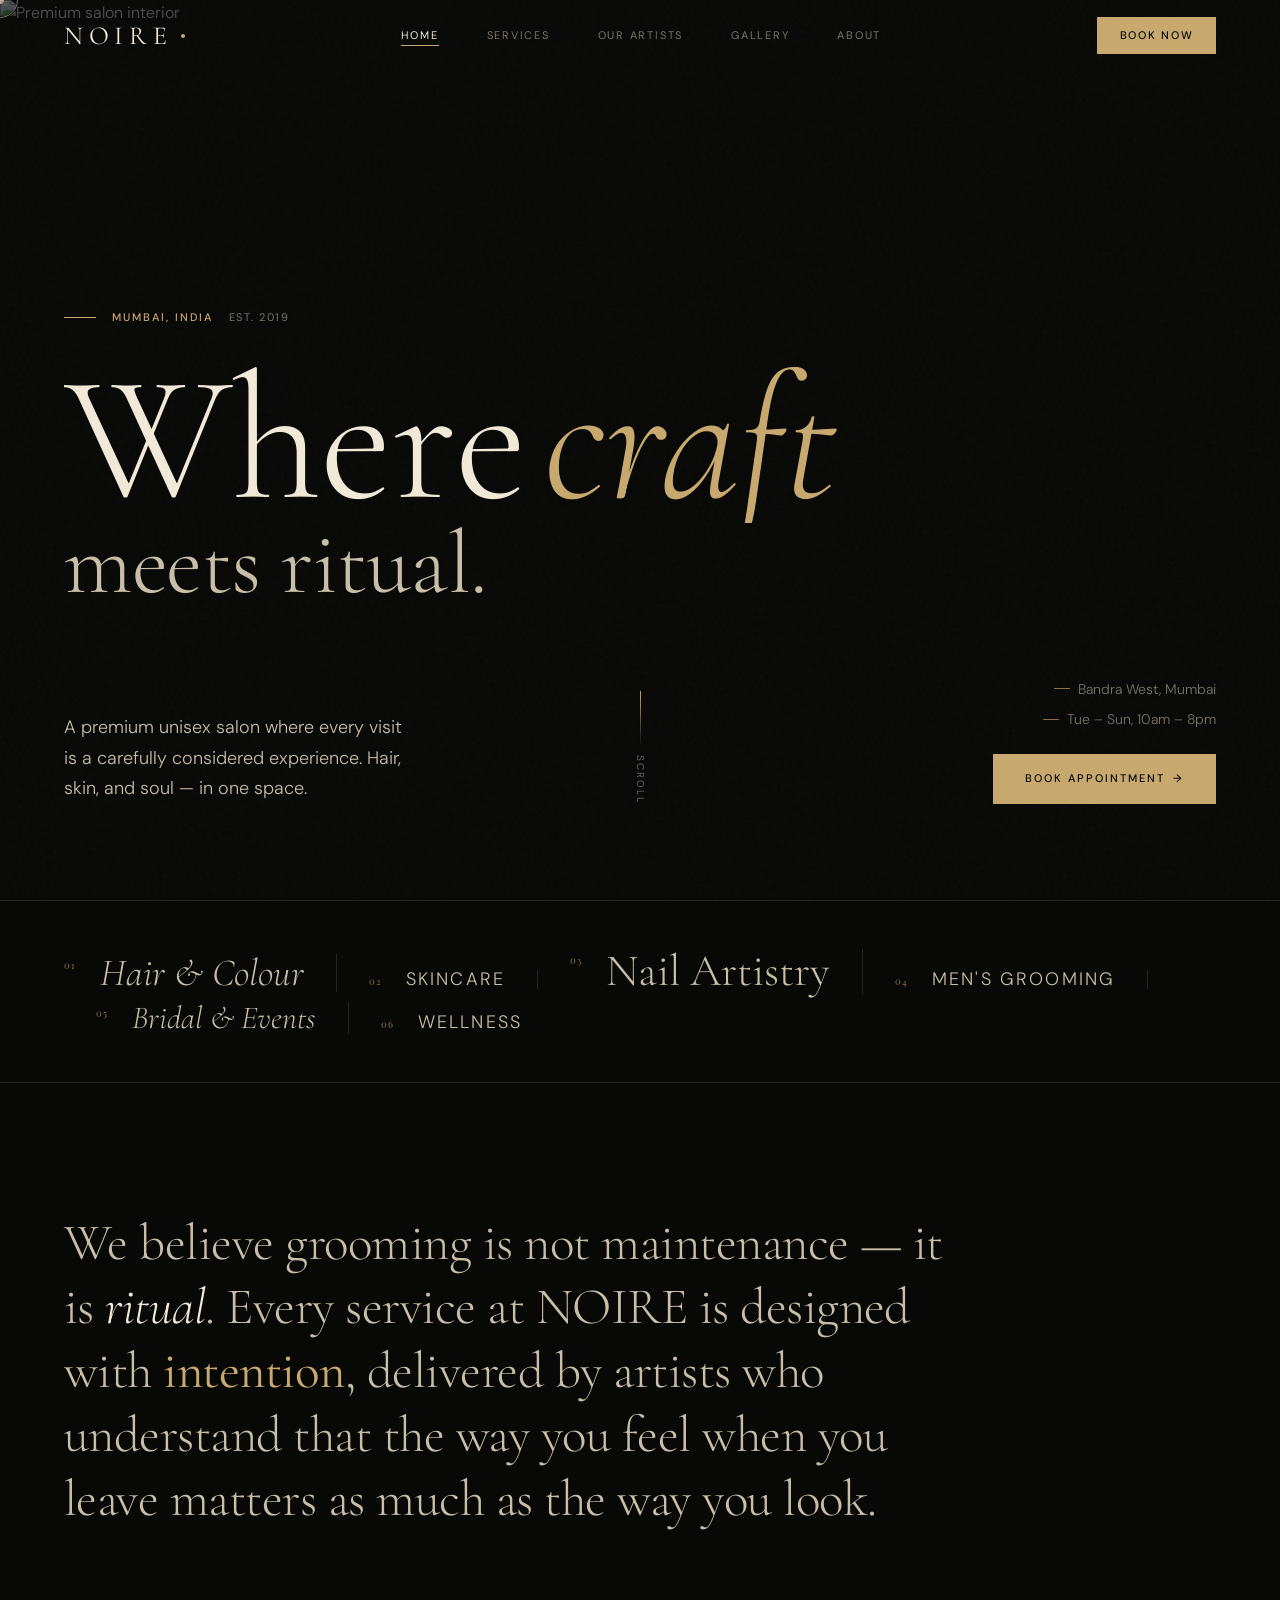
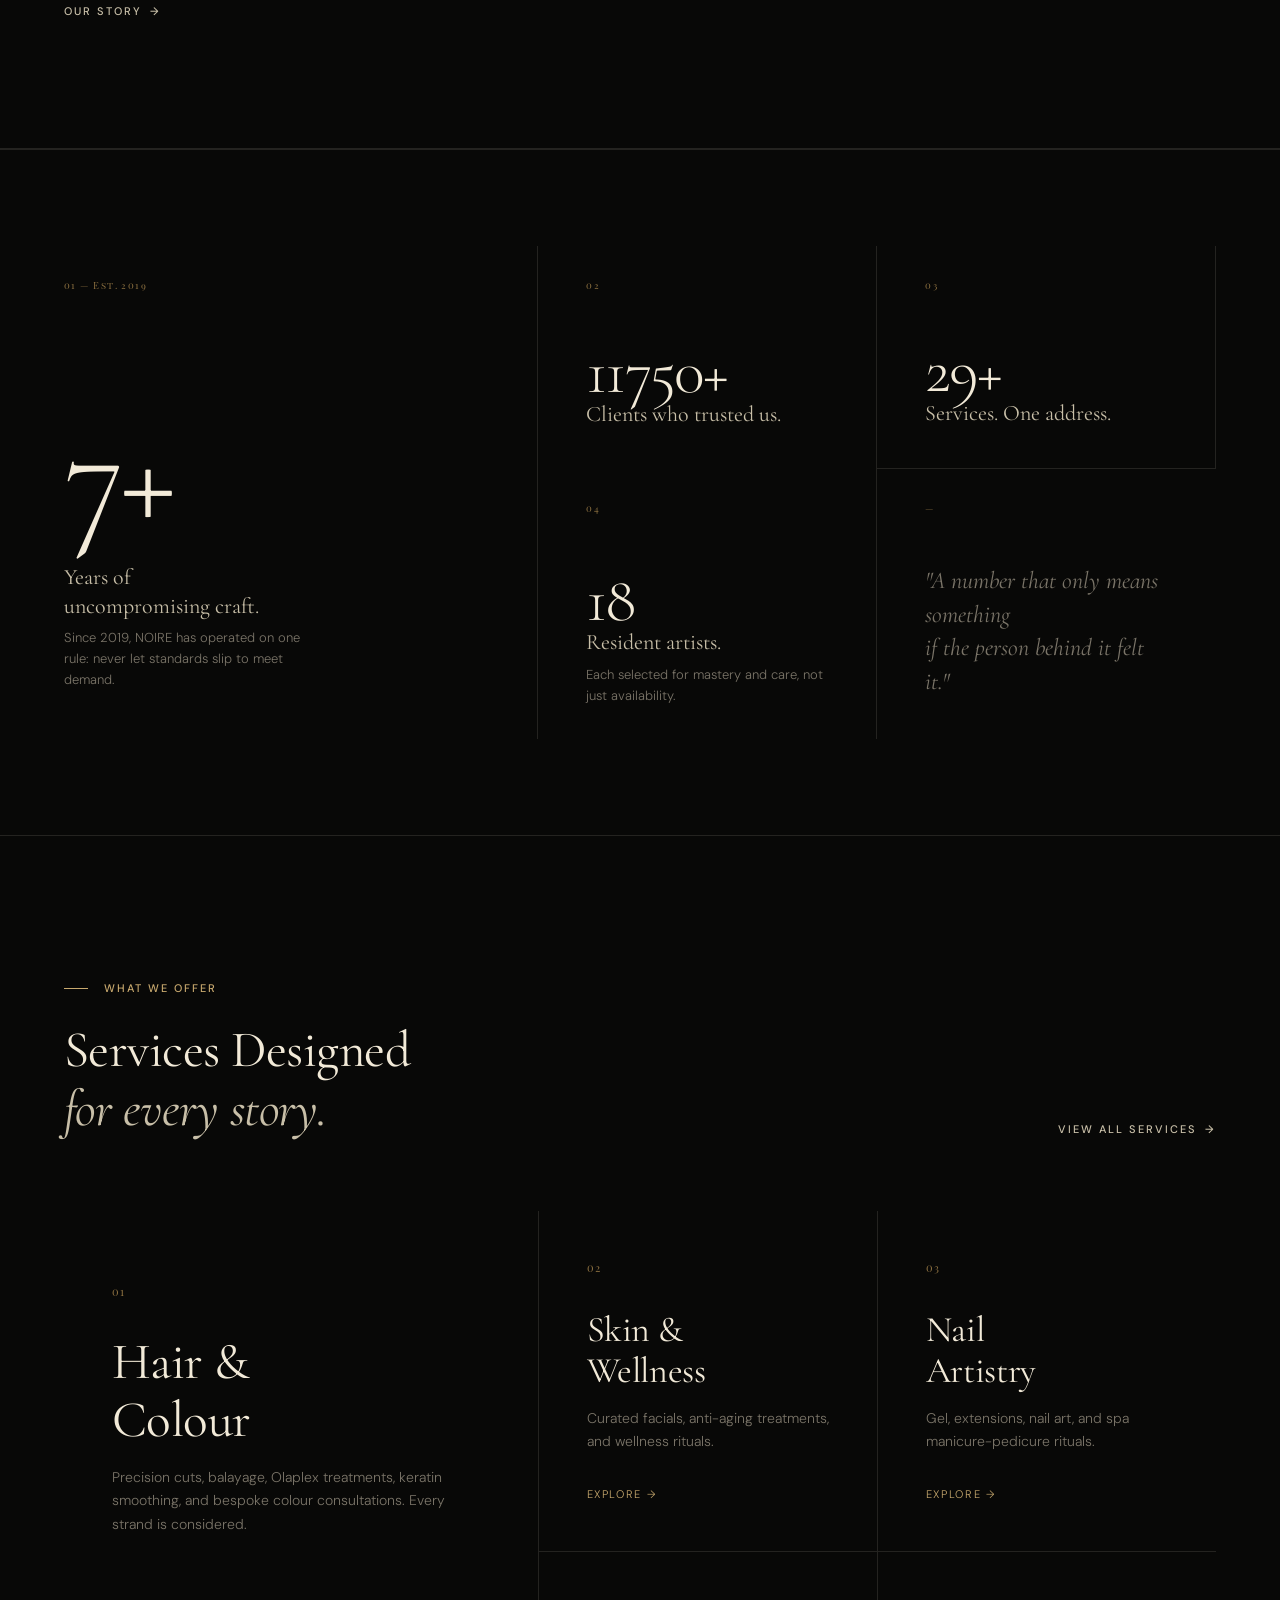
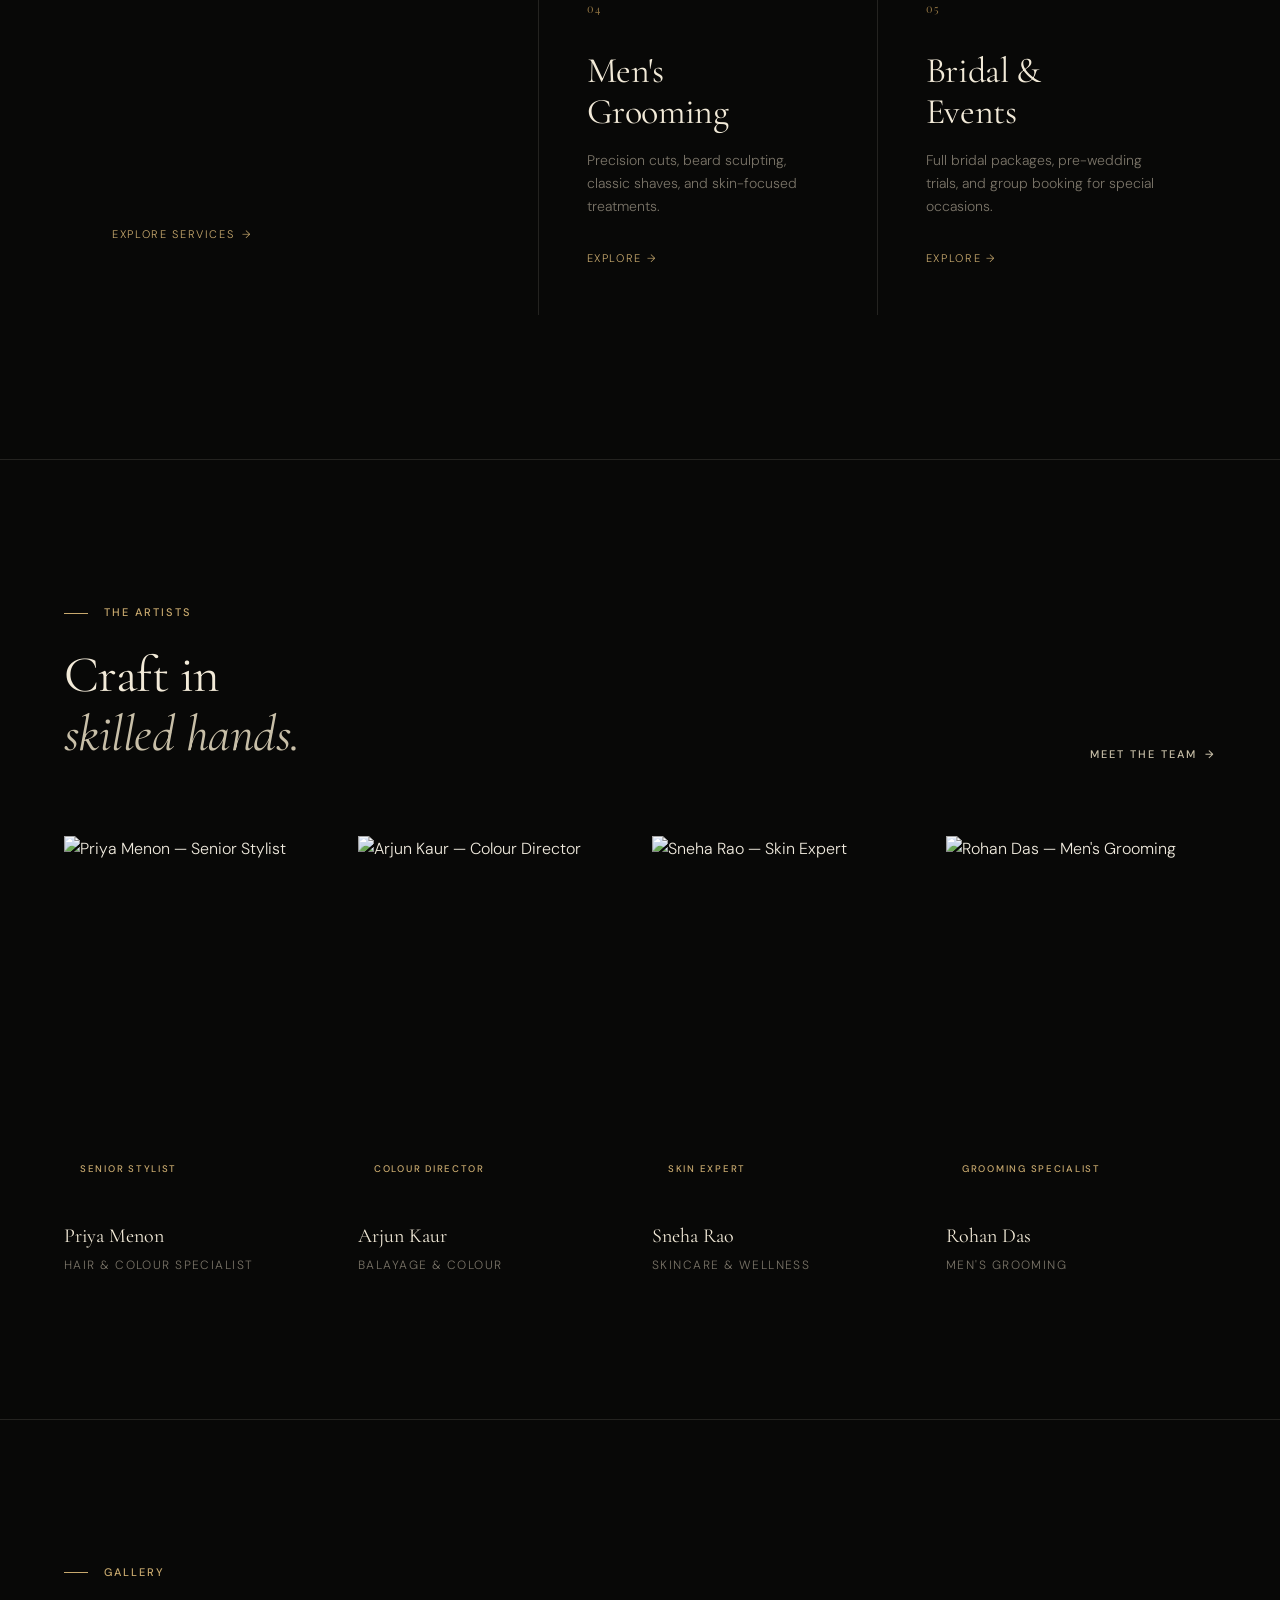
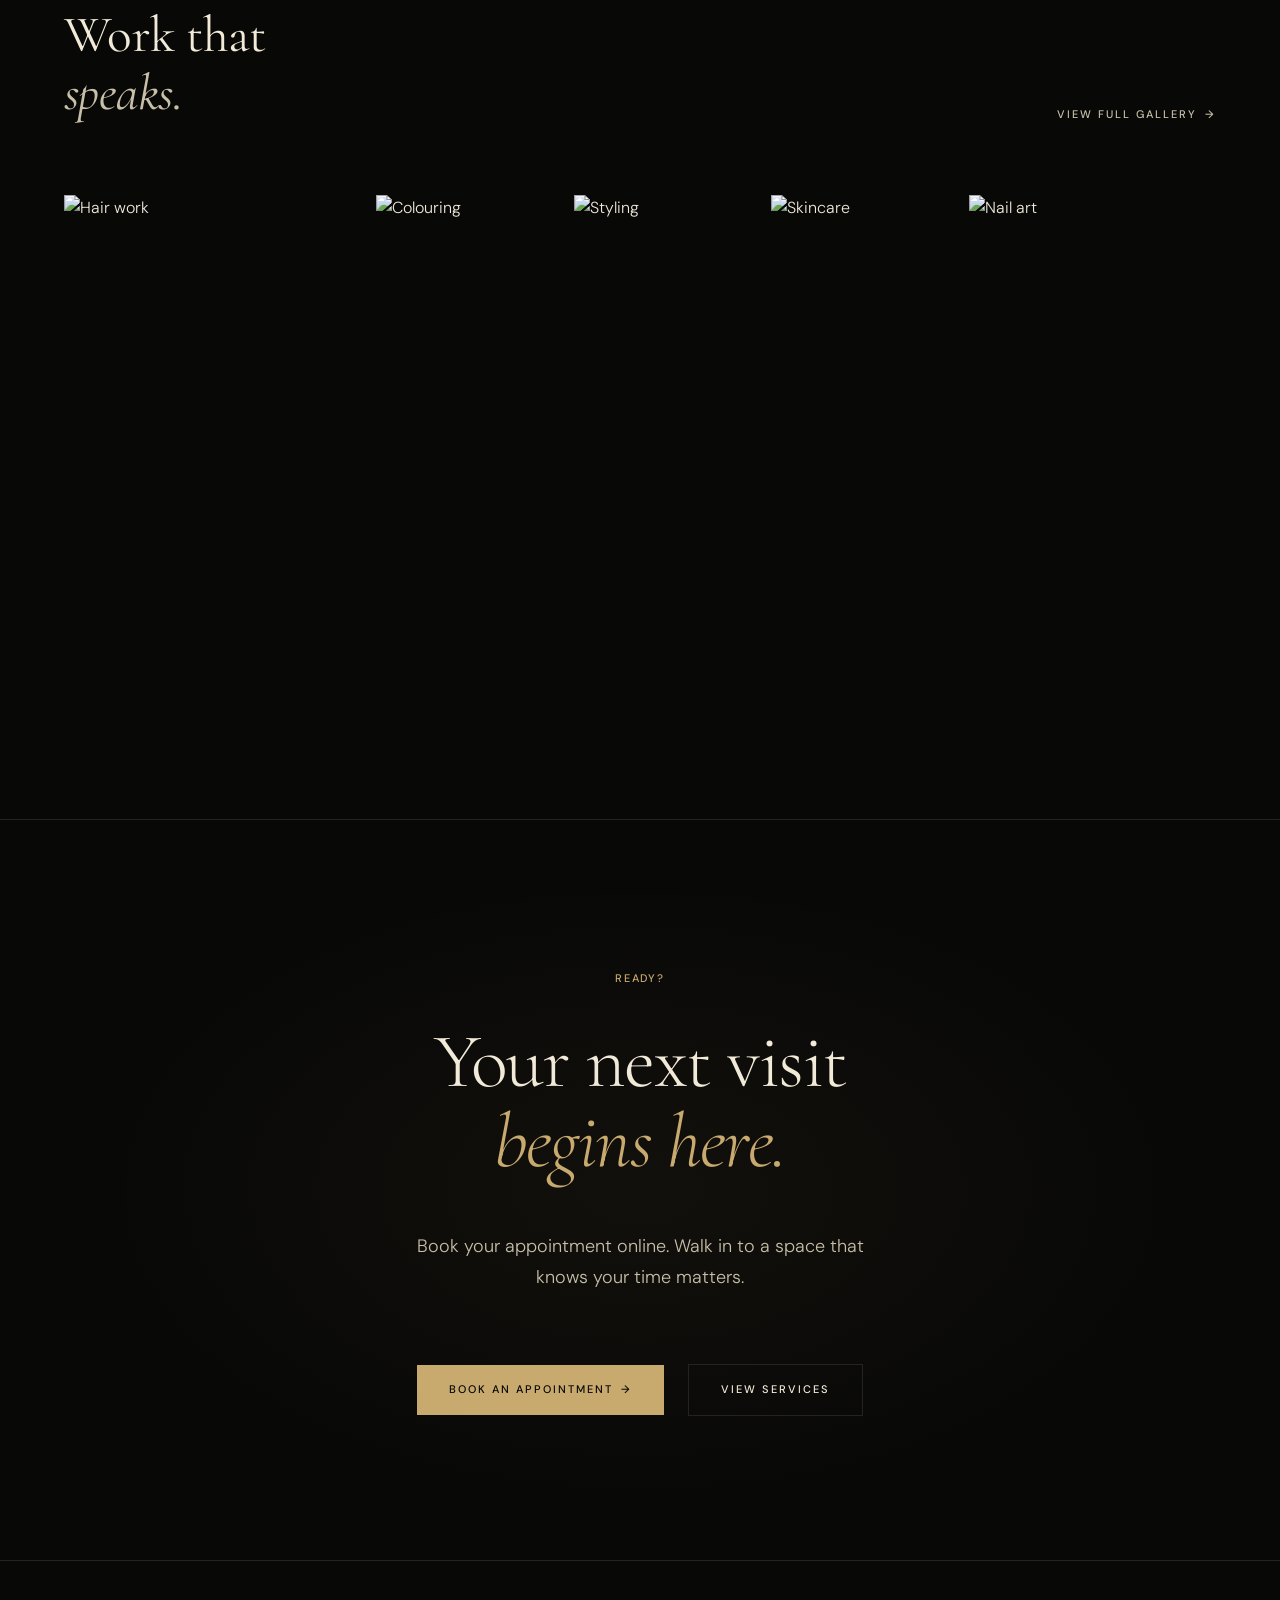
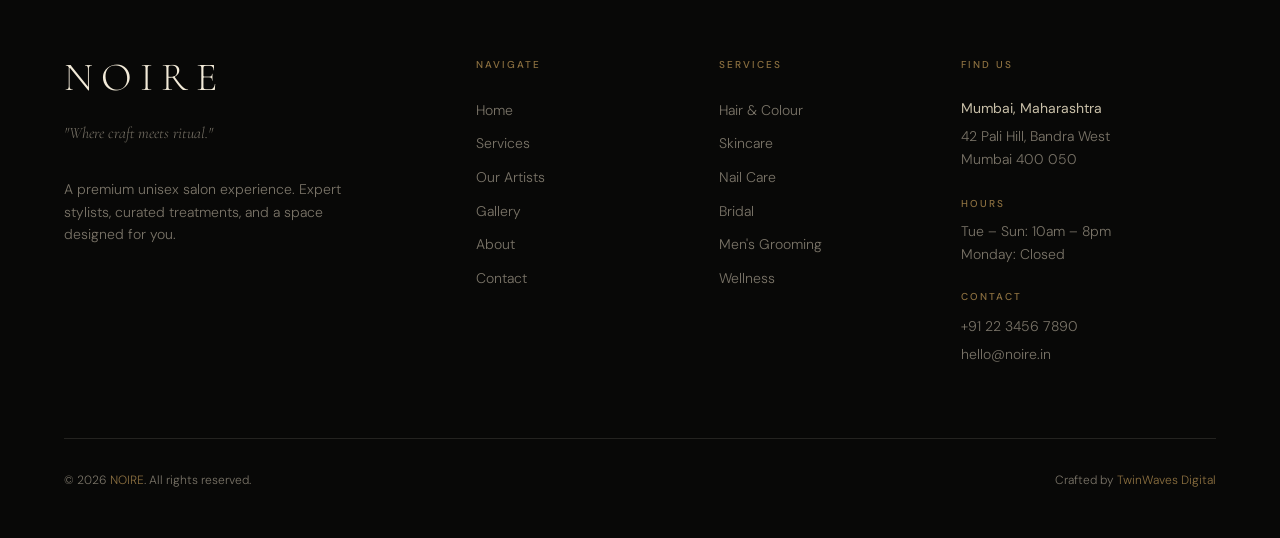
==== commit 156f9acc: "Add files via upload" ====
--- a/index.html
+++ b/index.html
@@ -230,52 +230,217 @@
     }
 
     /* =====================
-       STATS BAR
+       SERVICES BAND (replaces marquee)
        ===================== */
-    .stats-bar {
-      display: grid;
-      grid-template-columns: repeat(4, 1fr);
-      gap: 0;
+    .services-band {
       border-top: var(--border-thin);
       border-bottom: var(--border-thin);
-    }
-
-    .stat-item {
-      padding: var(--space-2xl) var(--space-xl);
+      padding-block: var(--space-2xl);
+      overflow: hidden;
+    }
+
+    .services-band__inner {
+      display: flex;
+      align-items: baseline;
+      flex-wrap: wrap;
+      gap: 0;
+      row-gap: var(--space-sm);
+    }
+
+    .services-band__item {
+      display: inline-flex;
+      align-items: baseline;
+      gap: var(--space-lg);
+      padding-inline: var(--space-xl);
       border-right: var(--border-thin);
-      position: relative;
-    }
-
-    .stat-item:last-child {
+      white-space: nowrap;
+    }
+
+    .services-band__item:first-child {
+      padding-left: 0;
+    }
+
+    .services-band__item:last-child {
       border-right: none;
     }
 
-    .stat-item__number {
+    .services-band__name {
+      font-family: var(--font-display);
+      font-weight: 300;
+      color: var(--color-warm-white-dim);
+      line-height: 1;
+      transition: color var(--duration-fast) var(--ease-luxury);
+    }
+
+    .services-band__item:hover .services-band__name {
+      color: var(--color-warm-white);
+    }
+
+    /* Alternating sizes — breaks the template feel */
+    .services-band__item:nth-child(1) .services-band__name { font-size: clamp(1.5rem, 3vw, 2.5rem); font-style: italic; }
+    .services-band__item:nth-child(2) .services-band__name { font-size: clamp(0.875rem, 1.5vw, 1.125rem); letter-spacing: 0.12em; text-transform: uppercase; font-family: var(--font-ui); font-weight: 300; }
+    .services-band__item:nth-child(3) .services-band__name { font-size: clamp(1.75rem, 3.5vw, 3rem); }
+    .services-band__item:nth-child(4) .services-band__name { font-size: clamp(0.875rem, 1.5vw, 1.125rem); letter-spacing: 0.12em; text-transform: uppercase; font-family: var(--font-ui); font-weight: 300; }
+    .services-band__item:nth-child(5) .services-band__name { font-size: clamp(1.25rem, 2.5vw, 2rem); font-style: italic; }
+    .services-band__item:nth-child(6) .services-band__name { font-size: clamp(0.875rem, 1.5vw, 1.125rem); letter-spacing: 0.12em; text-transform: uppercase; font-family: var(--font-ui); font-weight: 300; }
+
+    .services-band__num {
       font-family: var(--font-numeral);
-      font-size: clamp(2.5rem, 5vw, 4rem);
+      font-size: 0.6rem;
+      color: var(--color-gold-muted);
+      letter-spacing: 0.1em;
+      align-self: flex-start;
+      padding-top: 4px;
+    }
+
+    @media (max-width: 768px) {
+      .services-band__inner {
+        gap: var(--space-sm);
+        row-gap: var(--space-md);
+      }
+      .services-band__item {
+        padding-inline: var(--space-md);
+      }
+      .services-band__item:nth-child(1) .services-band__name { font-size: 1.5rem; }
+      .services-band__item:nth-child(3) .services-band__name { font-size: 1.625rem; }
+      .services-band__item:nth-child(5) .services-band__name { font-size: 1.25rem; }
+    }
+
+    /* =====================
+       EDITORIAL NUMBERS (replaces stats bar)
+       ===================== */
+    .editorial-numbers {
+      border-top: var(--border-thin);
+      border-bottom: var(--border-thin);
+      padding-block: var(--space-4xl);
+    }
+
+    .editorial-numbers__inner {
+      display: grid;
+      grid-template-columns: 1.4fr 1fr 1fr;
+      gap: 0;
+    }
+
+    .en-cell {
+      padding: var(--space-xl) var(--space-2xl);
+      border-right: var(--border-thin);
+      display: flex;
+      flex-direction: column;
+      justify-content: space-between;
+      min-height: 180px;
+    }
+
+    .en-cell:first-child {
+      padding-left: 0;
+    }
+
+    .en-cell:last-child {
+      border-right: none;
+    }
+
+    /* Featured cell — spans 2 rows on right */
+    .en-cell--featured {
+      grid-column: 1;
+      grid-row: 1 / span 2;
+      min-height: auto;
+      padding-bottom: var(--space-2xl);
+      border-bottom: none;
+    }
+
+    .en-cell--sm {
+      min-height: 120px;
+    }
+
+    .en-cell--sm:nth-child(3) {
+      border-bottom: var(--border-thin);
+    }
+
+    .en-cell__index {
+      font-family: var(--font-numeral);
+      font-size: 0.6rem;
+      color: var(--color-gold-muted);
+      letter-spacing: 0.15em;
+      margin-bottom: var(--space-2xl);
+    }
+
+    .en-cell__number {
+      font-family: var(--font-display);
+      font-weight: 300;
+      line-height: 0.9;
+      letter-spacing: -0.03em;
       color: var(--color-warm-white);
-      line-height: 1;
+    }
+
+    .en-cell--featured .en-cell__number {
+      font-size: clamp(5rem, 11vw, 10rem);
+      margin-bottom: var(--space-lg);
+    }
+
+    .en-cell--sm .en-cell__number {
+      font-size: clamp(2.5rem, 5vw, 4.5rem);
+    }
+
+    .en-cell__context {
+      margin-top: auto;
+    }
+
+    .en-cell__label {
+      font-family: var(--font-display);
+      font-size: clamp(1rem, 1.8vw, 1.375rem);
+      font-weight: 400;
+      color: var(--color-warm-white-dim);
+      line-height: 1.3;
       margin-bottom: var(--space-sm);
-      letter-spacing: -0.02em;
-    }
-
-    .stat-item__label {
-      font-size: 0.75rem;
-      letter-spacing: 0.12em;
-      text-transform: uppercase;
+    }
+
+    .en-cell__sub {
+      font-size: 0.8125rem;
       color: var(--color-text-dim);
-    }
-
-    @media (max-width: 600px) {
-      .stats-bar {
+      line-height: 1.6;
+      max-width: 240px;
+    }
+
+    @media (max-width: 768px) {
+      .editorial-numbers__inner {
         grid-template-columns: 1fr 1fr;
       }
-      .stat-item:nth-child(2) {
+      .en-cell--featured {
+        grid-column: 1 / span 2;
+        grid-row: 1;
+        min-height: auto;
         border-right: none;
-      }
-      .stat-item:nth-child(3),
-      .stat-item:nth-child(4) {
-        border-top: var(--border-thin);
+        border-bottom: var(--border-thin);
+        padding-bottom: var(--space-2xl);
+        padding-left: 0;
+      }
+      .en-cell--sm {
+        min-height: 140px;
+      }
+      .en-cell--sm:nth-child(3) {
+        border-right: var(--border-thin);
+      }
+      .en-cell--sm:last-child {
+        border-right: none;
+      }
+    }
+
+    @media (max-width: 480px) {
+      .editorial-numbers__inner {
+        grid-template-columns: 1fr;
+      }
+      .en-cell {
+        border-right: none;
+        border-bottom: var(--border-thin);
+        padding-left: 0;
+      }
+      .en-cell--featured {
+        grid-column: 1;
+      }
+      .en-cell--sm:nth-child(3) {
+        border-right: none;
+      }
+      .en-cell:last-child {
+        border-bottom: none;
       }
     }
 
@@ -657,26 +822,42 @@
       </div>
     </section>
 
-    <!-- ===================== MARQUEE ===================== -->
-    <div class="marquee" aria-hidden="true">
-      <div class="marquee__track">
-        <!-- Items duplicated for seamless loop -->
-        <span class="marquee__item">Hair &amp; Colour<span class="marquee__dot"></span></span>
-        <span class="marquee__item">Skincare Rituals<span class="marquee__dot"></span></span>
-        <span class="marquee__item">Nail Artistry<span class="marquee__dot"></span></span>
-        <span class="marquee__item">Bridal Packages<span class="marquee__dot"></span></span>
-        <span class="marquee__item">Men's Grooming<span class="marquee__dot"></span></span>
-        <span class="marquee__item">Wellness &amp; Spa<span class="marquee__dot"></span></span>
-        <span class="marquee__item">Keratin Treatments<span class="marquee__dot"></span></span>
-        <span class="marquee__item">Scalp Therapy<span class="marquee__dot"></span></span>
-        <span class="marquee__item">Hair &amp; Colour<span class="marquee__dot"></span></span>
-        <span class="marquee__item">Skincare Rituals<span class="marquee__dot"></span></span>
-        <span class="marquee__item">Nail Artistry<span class="marquee__dot"></span></span>
-        <span class="marquee__item">Bridal Packages<span class="marquee__dot"></span></span>
-        <span class="marquee__item">Men's Grooming<span class="marquee__dot"></span></span>
-        <span class="marquee__item">Wellness &amp; Spa<span class="marquee__dot"></span></span>
-        <span class="marquee__item">Keratin Treatments<span class="marquee__dot"></span></span>
-        <span class="marquee__item">Scalp Therapy<span class="marquee__dot"></span></span>
+    <!-- ===================== SERVICES BAND ===================== -->
+    <div class="services-band" aria-label="Our services">
+      <div class="container">
+        <div class="services-band__inner">
+
+          <a href="services.html#hair" class="services-band__item reveal">
+            <span class="services-band__num">01</span>
+            <span class="services-band__name">Hair &amp; Colour</span>
+          </a>
+
+          <a href="services.html#skin" class="services-band__item reveal delay-1">
+            <span class="services-band__num">02</span>
+            <span class="services-band__name">Skincare</span>
+          </a>
+
+          <a href="services.html#nails" class="services-band__item reveal delay-2">
+            <span class="services-band__num">03</span>
+            <span class="services-band__name">Nail Artistry</span>
+          </a>
+
+          <a href="services.html#mens" class="services-band__item reveal delay-3">
+            <span class="services-band__num">04</span>
+            <span class="services-band__name">Men's Grooming</span>
+          </a>
+
+          <a href="services.html#bridal" class="services-band__item reveal delay-4">
+            <span class="services-band__num">05</span>
+            <span class="services-band__name">Bridal &amp; Events</span>
+          </a>
+
+          <a href="services.html" class="services-band__item reveal delay-5">
+            <span class="services-band__num">06</span>
+            <span class="services-band__name">Wellness</span>
+          </a>
+
+        </div>
       </div>
     </div>
 
@@ -690,37 +871,80 @@
           <a href="about.html" class="btn btn--ghost">
             Our Story <span class="btn__arrow">→</span>
           </a>
-          <div class="stats-bar reveal delay-3" style="flex:1; margin-left: var(--space-4xl); max-width: 600px;">
-          </div>
         </div>
       </div>
     </section>
 
-    <!-- ===================== STATS ===================== -->
-    <div class="stats-bar reveal">
-      <div class="stat-item">
-        <div class="stat-item__number">
-          <span data-counter="7" data-suffix="+">0+</span>
-        </div>
-        <div class="stat-item__label">Years of Craft</div>
-      </div>
-      <div class="stat-item">
-        <div class="stat-item__number">
-          <span data-counter="12000" data-suffix="+">0+</span>
-        </div>
-        <div class="stat-item__label">Happy Clients</div>
-      </div>
-      <div class="stat-item">
-        <div class="stat-item__number">
-          <span data-counter="18" data-suffix="">0</span>
-        </div>
-        <div class="stat-item__label">Expert Artists</div>
-      </div>
-      <div class="stat-item">
-        <div class="stat-item__number">
-          <span data-counter="30" data-suffix="+">0+</span>
-        </div>
-        <div class="stat-item__label">Services Offered</div>
+    <!-- ===================== EDITORIAL NUMBERS ===================== -->
+    <div class="editorial-numbers" aria-label="Studio in numbers">
+      <div class="container">
+        <div class="editorial-numbers__inner">
+
+          <!-- Featured: Years -->
+          <div class="en-cell en-cell--featured reveal">
+            <div class="en-cell__index">01 — Est. 2019</div>
+            <div>
+              <div class="en-cell__number">
+                <span data-counter="7" data-suffix="+">0+</span>
+              </div>
+              <div class="en-cell__context">
+                <div class="en-cell__label">Years of<br/>uncompromising craft.</div>
+                <p class="en-cell__sub">Since 2019, NOIRE has operated on one rule: never let standards slip to meet demand.</p>
+              </div>
+            </div>
+          </div>
+
+          <!-- Clients -->
+          <div class="en-cell en-cell--sm reveal delay-1">
+            <div class="en-cell__index">02</div>
+            <div>
+              <div class="en-cell__number">
+                <span data-counter="12000" data-suffix="+">0+</span>
+              </div>
+              <div class="en-cell__context">
+                <div class="en-cell__label">Clients who trusted us.</div>
+              </div>
+            </div>
+          </div>
+
+          <!-- Services -->
+          <div class="en-cell en-cell--sm reveal delay-2">
+            <div class="en-cell__index">03</div>
+            <div>
+              <div class="en-cell__number">
+                <span data-counter="30" data-suffix="+">0+</span>
+              </div>
+              <div class="en-cell__context">
+                <div class="en-cell__label">Services. One address.</div>
+              </div>
+            </div>
+          </div>
+
+          <!-- Artists -->
+          <div class="en-cell en-cell--sm reveal delay-3">
+            <div class="en-cell__index">04</div>
+            <div>
+              <div class="en-cell__number">
+                <span data-counter="18" data-suffix="">0</span>
+              </div>
+              <div class="en-cell__context">
+                <div class="en-cell__label">Resident artists.</div>
+                <p class="en-cell__sub">Each selected for mastery and care, not just availability.</p>
+              </div>
+            </div>
+          </div>
+
+          <!-- Philosophy cell -->
+          <div class="en-cell en-cell--sm reveal delay-4" style="border-right:none;">
+            <div class="en-cell__index">—</div>
+            <div>
+              <div class="en-cell__label" style="font-style:italic; font-size: clamp(1rem, 2vw, 1.5rem); color: var(--color-text-dim); line-height:1.4;">
+                "A number that only means something<br/>if the person behind it felt it."
+              </div>
+            </div>
+          </div>
+
+        </div>
       </div>
     </div>
 
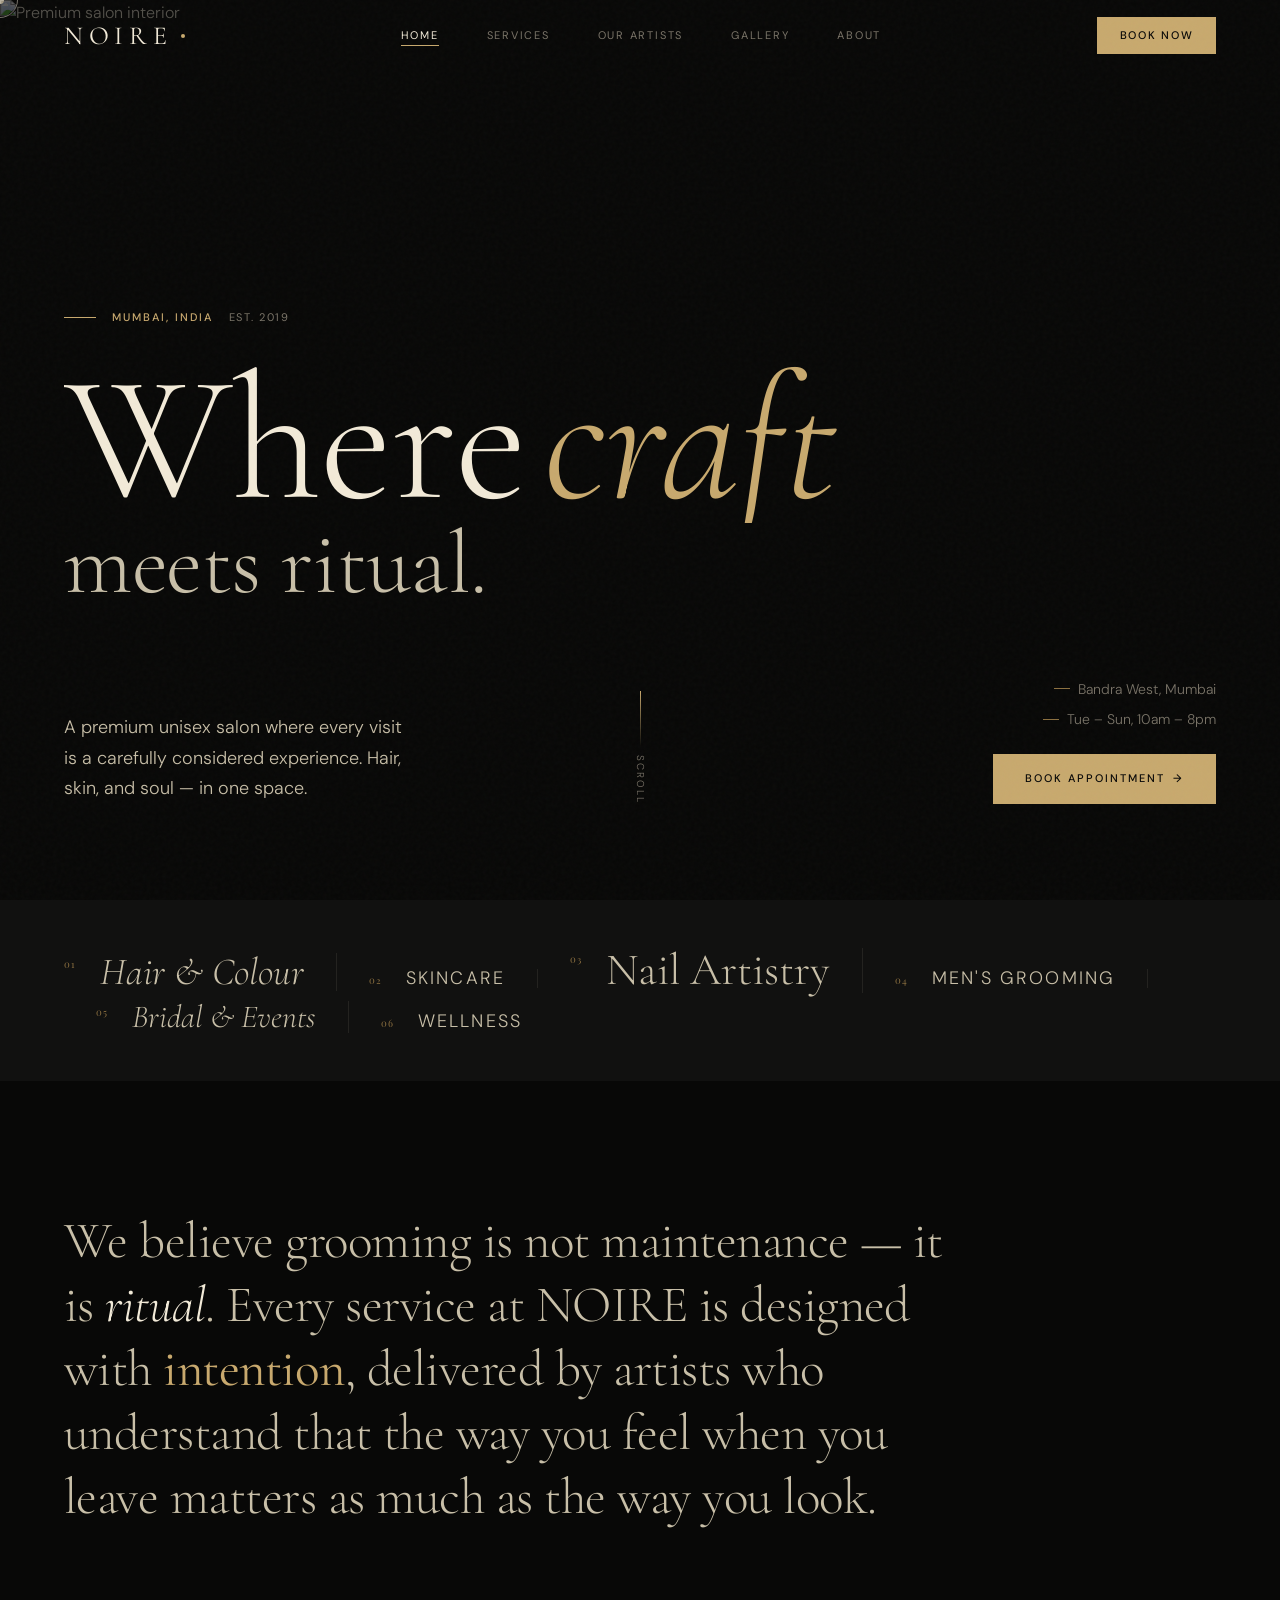
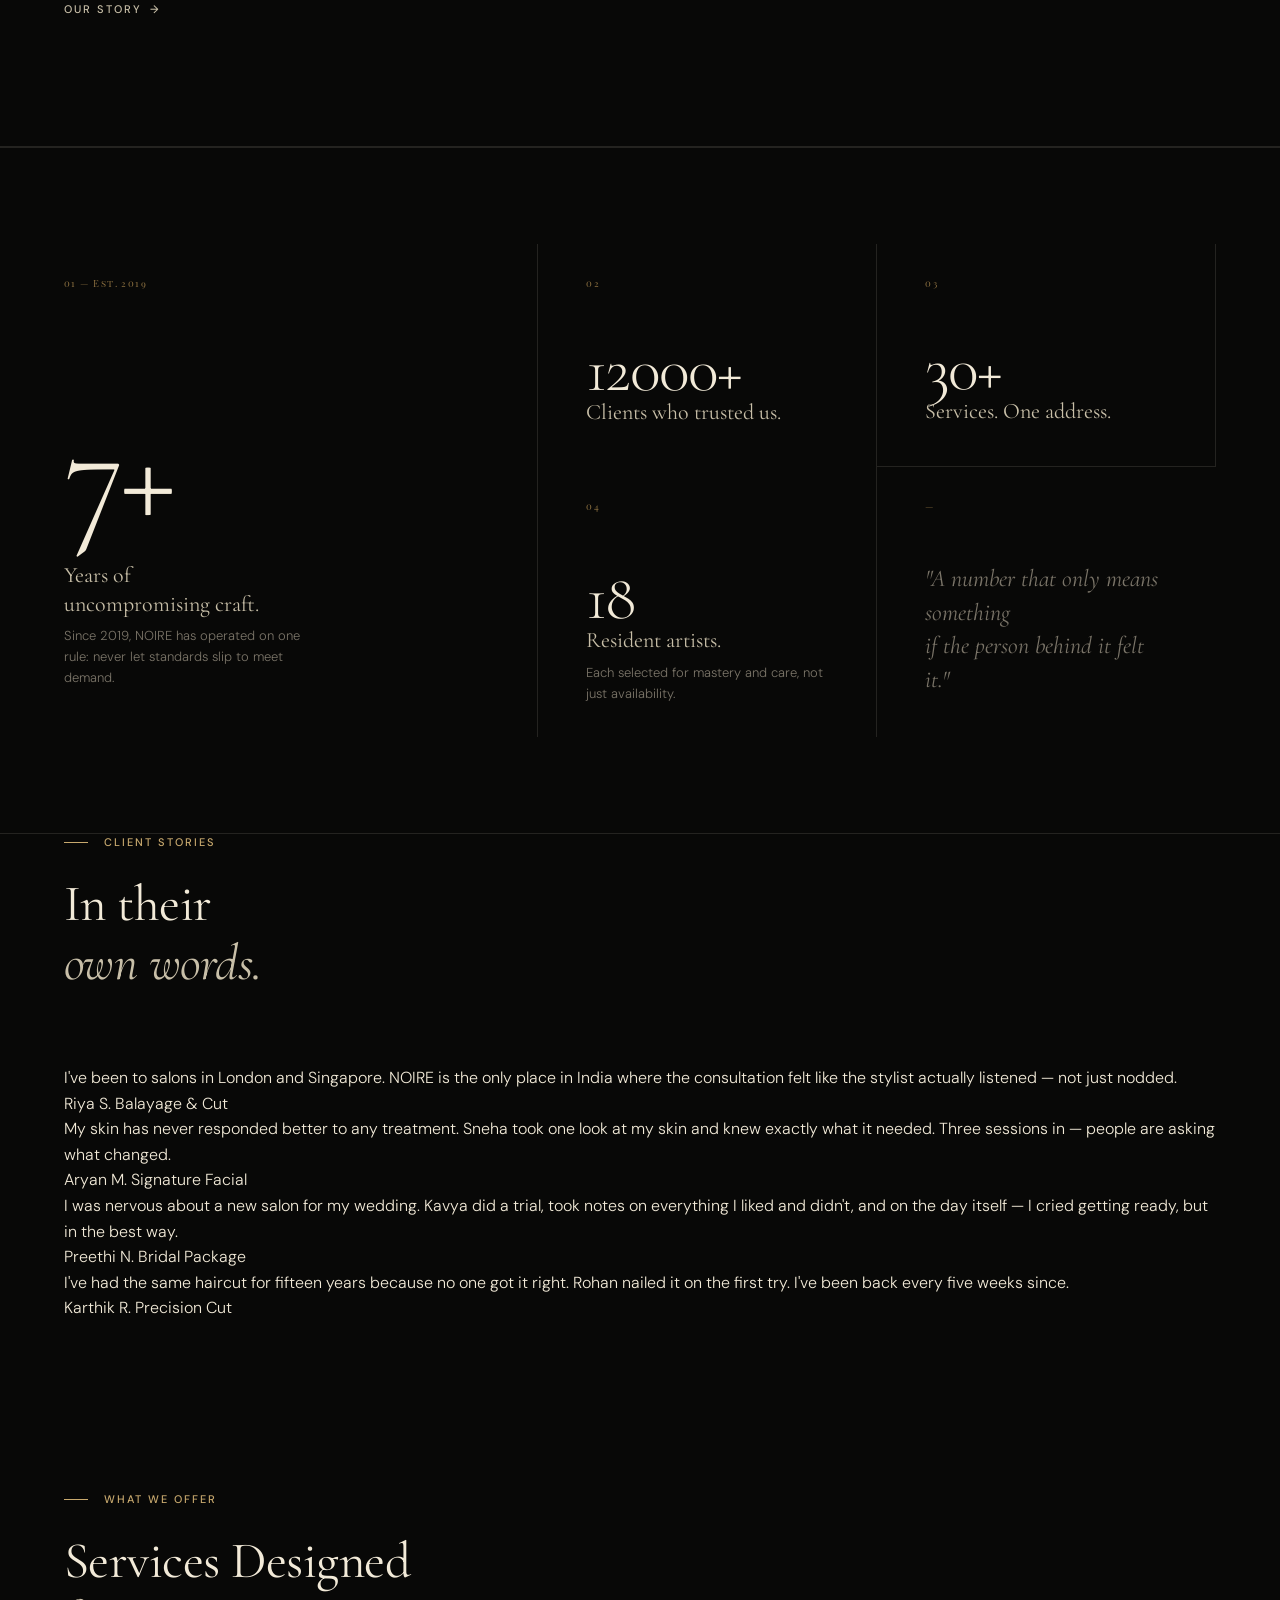
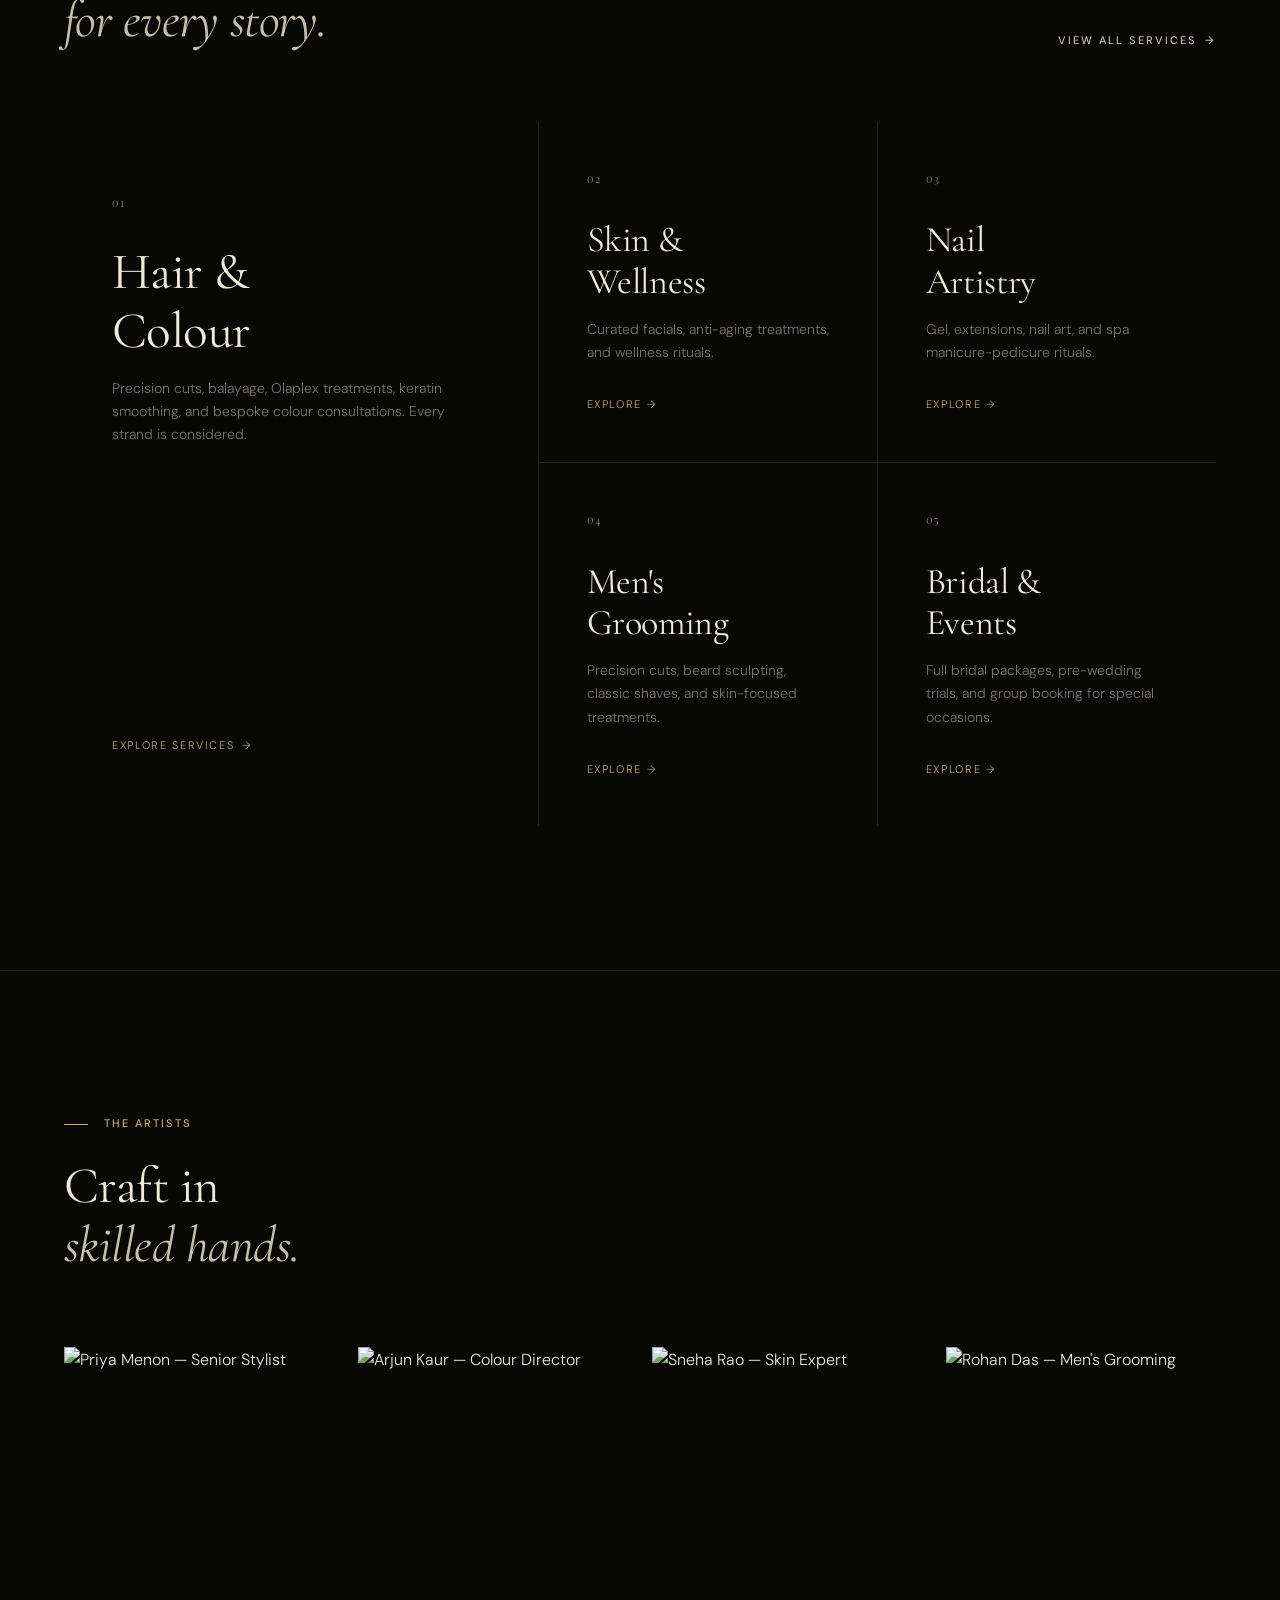
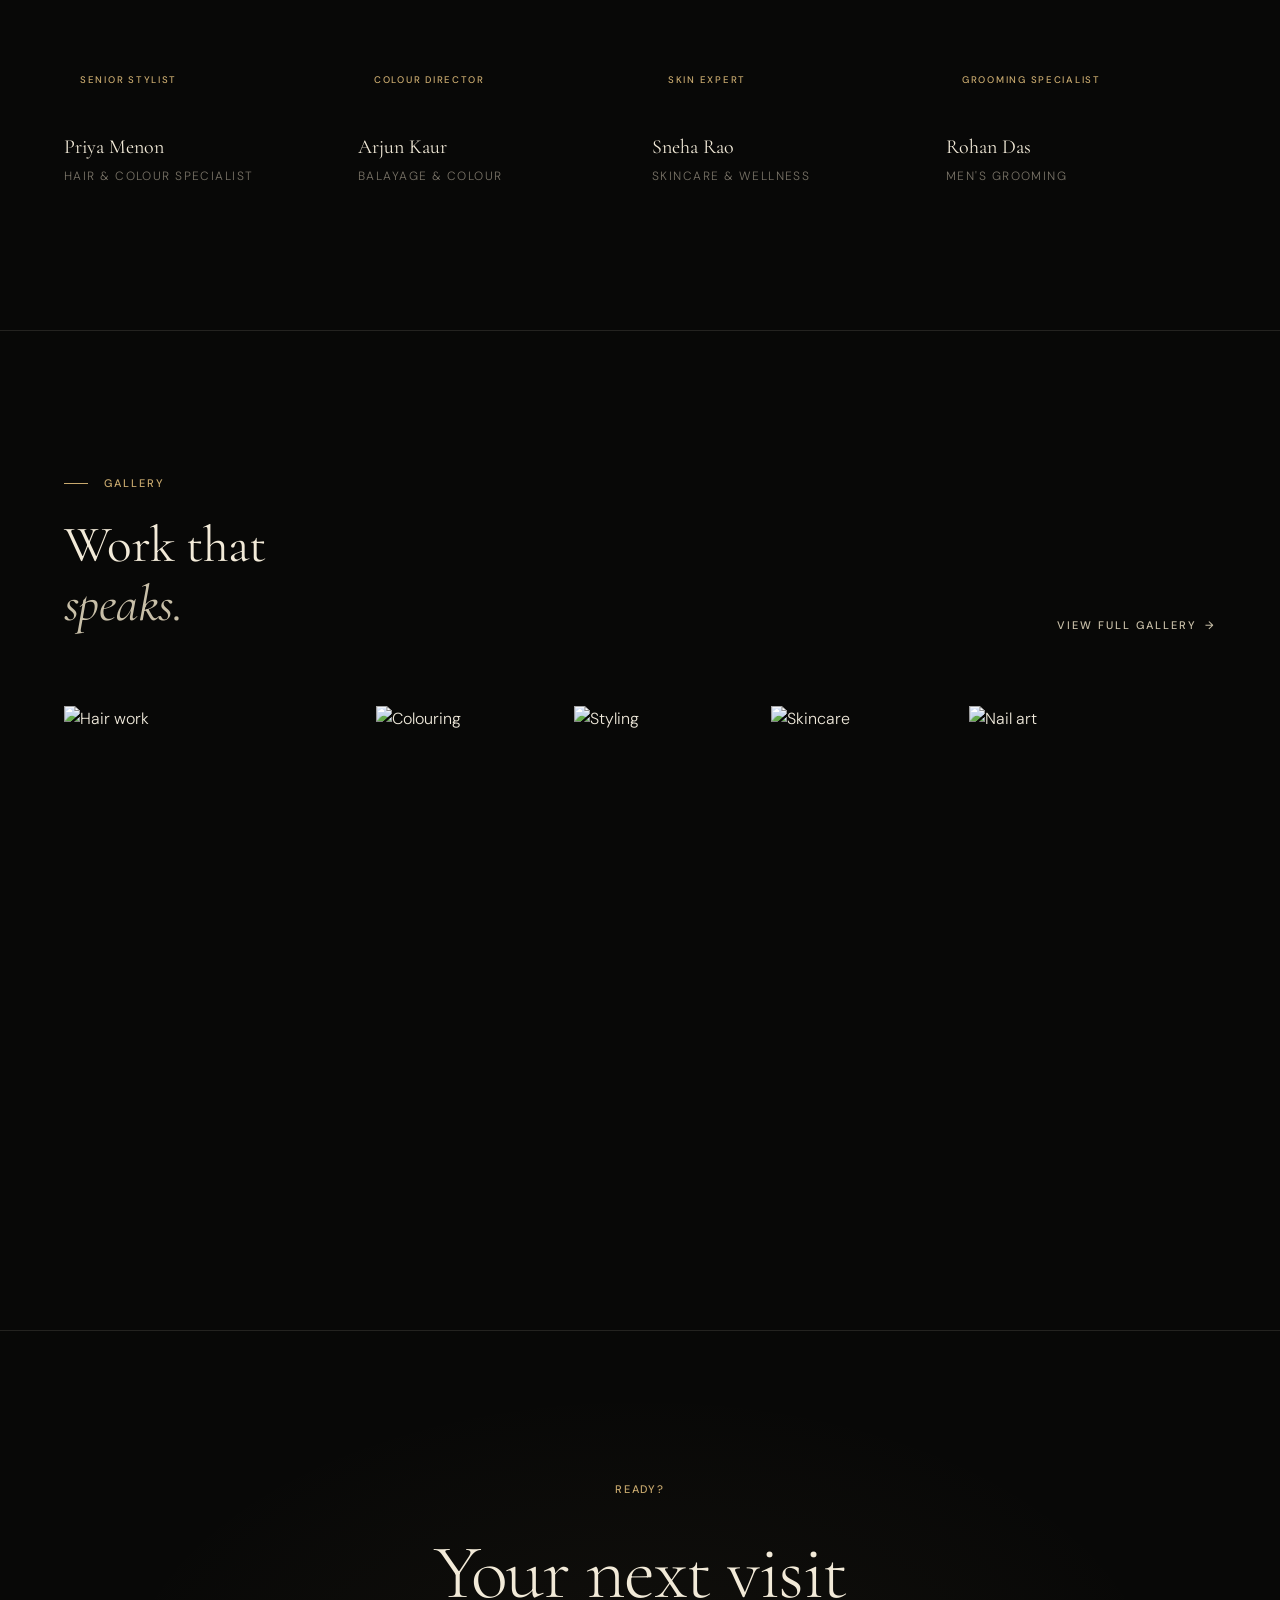
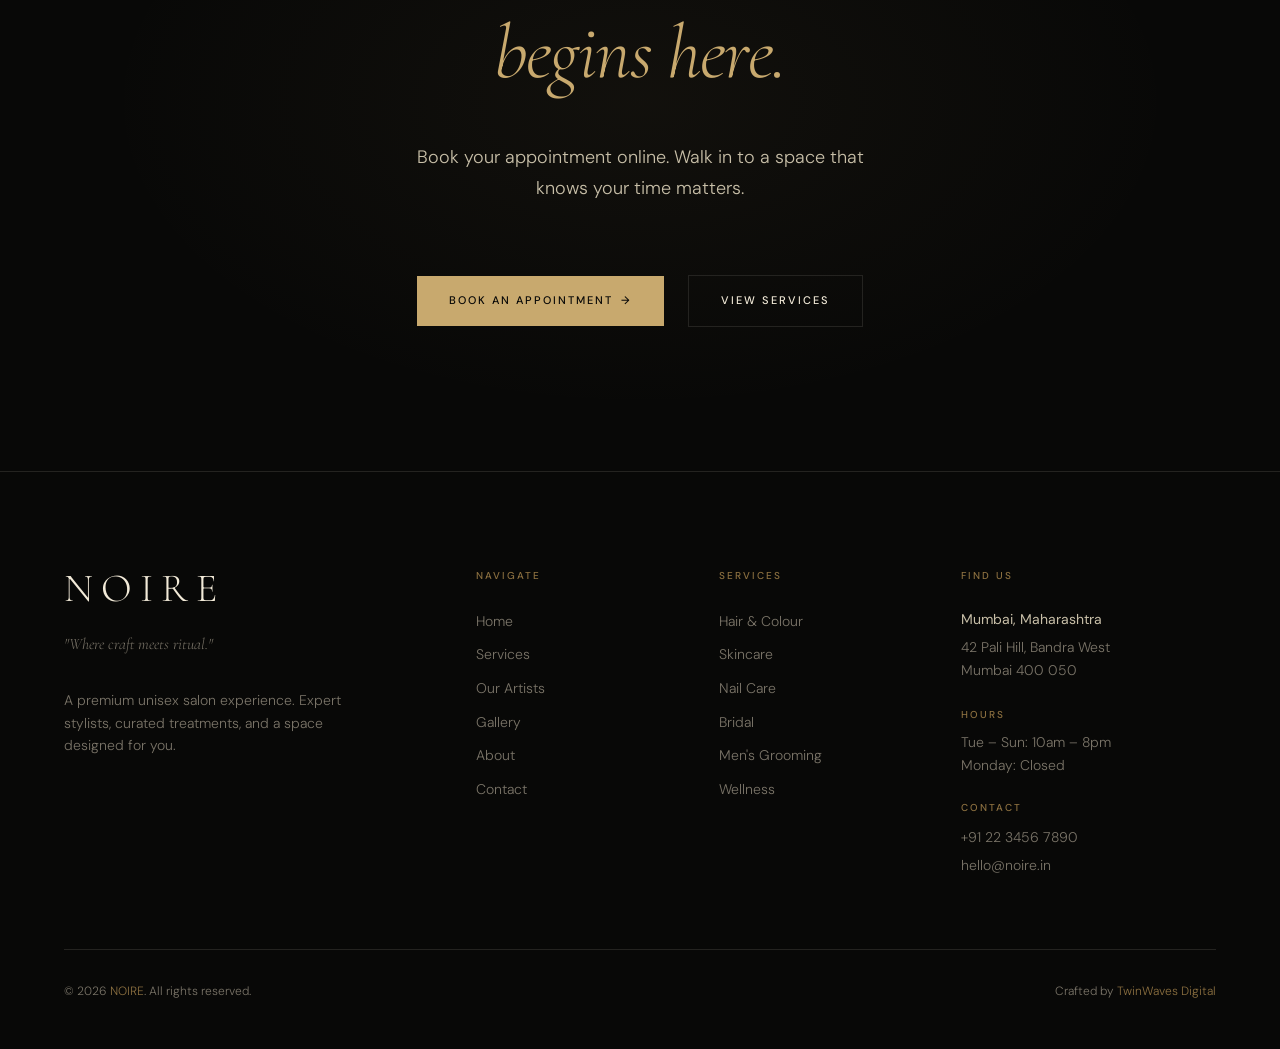
==== commit 880b471b: "Add files via upload" ====
--- a/index.html
+++ b/index.html
@@ -233,10 +233,8 @@
        SERVICES BAND (replaces marquee)
        ===================== */
     .services-band {
-      border-top: var(--border-thin);
-      border-bottom: var(--border-thin);
+      background: var(--color-surface);
       padding-block: var(--space-2xl);
-      overflow: hidden;
     }
 
     .services-band__inner {
@@ -293,17 +291,35 @@
       padding-top: 4px;
     }
 
+    /* Mobile: horizontal scroll — no wrapping */
     @media (max-width: 768px) {
+      .services-band {
+        overflow-x: auto;
+        overflow-y: hidden;
+        -webkit-overflow-scrolling: touch;
+        scrollbar-width: none;
+        padding-block: var(--space-xl);
+      }
+
+      .services-band::-webkit-scrollbar {
+        display: none;
+      }
+
+      .services-band .container {
+        padding-inline: var(--container-pad);
+        max-width: none;
+        width: auto;
+      }
+
       .services-band__inner {
-        gap: var(--space-sm);
-        row-gap: var(--space-md);
-      }
+        flex-wrap: nowrap;
+        width: max-content;
+        padding-right: var(--container-pad);
+      }
+
       .services-band__item {
-        padding-inline: var(--space-md);
-      }
-      .services-band__item:nth-child(1) .services-band__name { font-size: 1.5rem; }
-      .services-band__item:nth-child(3) .services-band__name { font-size: 1.625rem; }
-      .services-band__item:nth-child(5) .services-band__name { font-size: 1.25rem; }
+        padding-inline: var(--space-lg);
+      }
     }
 
     /* =====================
@@ -947,6 +963,78 @@
         </div>
       </div>
     </div>
+
+    <!-- ===================== TESTIMONIALS ===================== -->
+    <section class="testimonials" aria-labelledby="testimonials-heading">
+      <div class="container">
+        <div class="section-header section-header--split" style="margin-bottom: var(--space-3xl);">
+          <div>
+            <div class="section-label reveal">
+              <span class="label">Client Stories</span>
+            </div>
+            <h2 id="testimonials-heading" class="display-md reveal delay-1">
+              In their<br/>
+              <em style="font-style:italic; color: var(--color-warm-white-dim);">own words.</em>
+            </h2>
+          </div>
+        </div>
+
+        <div class="testimonials__track" id="testimonialsTrack">
+
+          <div class="testimonial-slide active">
+            <p class="testimonial-slide__quote">
+              I've been to salons in London and Singapore. NOIRE is the only place in India where the consultation felt like the stylist actually listened — not just nodded.
+            </p>
+            <div class="testimonial-slide__meta">
+              <div class="testimonial-slide__line" aria-hidden="true"></div>
+              <span class="testimonial-slide__name">Riya S.</span>
+              <span class="testimonial-slide__service">Balayage &amp; Cut</span>
+            </div>
+          </div>
+
+          <div class="testimonial-slide">
+            <p class="testimonial-slide__quote">
+              My skin has never responded better to any treatment. Sneha took one look at my skin and knew exactly what it needed. Three sessions in — people are asking what changed.
+            </p>
+            <div class="testimonial-slide__meta">
+              <div class="testimonial-slide__line" aria-hidden="true"></div>
+              <span class="testimonial-slide__name">Aryan M.</span>
+              <span class="testimonial-slide__service">Signature Facial</span>
+            </div>
+          </div>
+
+          <div class="testimonial-slide">
+            <p class="testimonial-slide__quote">
+              I was nervous about a new salon for my wedding. Kavya did a trial, took notes on everything I liked and didn't, and on the day itself — I cried getting ready, but in the best way.
+            </p>
+            <div class="testimonial-slide__meta">
+              <div class="testimonial-slide__line" aria-hidden="true"></div>
+              <span class="testimonial-slide__name">Preethi N.</span>
+              <span class="testimonial-slide__service">Bridal Package</span>
+            </div>
+          </div>
+
+          <div class="testimonial-slide">
+            <p class="testimonial-slide__quote">
+              I've had the same haircut for fifteen years because no one got it right. Rohan nailed it on the first try. I've been back every five weeks since.
+            </p>
+            <div class="testimonial-slide__meta">
+              <div class="testimonial-slide__line" aria-hidden="true"></div>
+              <span class="testimonial-slide__name">Karthik R.</span>
+              <span class="testimonial-slide__service">Precision Cut</span>
+            </div>
+          </div>
+
+        </div>
+
+        <div class="testimonials__controls" id="testimonialsControls" role="tablist" aria-label="Testimonial navigation">
+          <button class="testimonials__dot active" data-index="0" role="tab" aria-selected="true" aria-label="Testimonial 1"></button>
+          <button class="testimonials__dot" data-index="1" role="tab" aria-selected="false" aria-label="Testimonial 2"></button>
+          <button class="testimonials__dot" data-index="2" role="tab" aria-selected="false" aria-label="Testimonial 3"></button>
+          <button class="testimonials__dot" data-index="3" role="tab" aria-selected="false" aria-label="Testimonial 4"></button>
+        </div>
+      </div>
+    </section>
 
     <!-- ===================== SERVICES PREVIEW ===================== -->
     <section class="services-preview" aria-labelledby="services-heading">
@@ -1190,5 +1278,67 @@
   <script src="assets/js/animations.js" defer></script>
   <script src="assets/js/cursor.js" defer></script>
 
+  <script>
+    /* =====================
+       TESTIMONIALS ROTATOR
+       ===================== */
+    (function () {
+      'use strict';
+
+      var slides    = document.querySelectorAll('.testimonial-slide');
+      var dots      = document.querySelectorAll('.testimonials__dot');
+      var current   = 0;
+      var autoTimer = null;
+
+      if (!slides.length) return;
+
+      function goTo(idx) {
+        slides[current].classList.remove('active');
+        dots[current].classList.remove('active');
+        dots[current].setAttribute('aria-selected', 'false');
+
+        current = (idx + slides.length) % slides.length;
+
+        slides[current].classList.add('active');
+        dots[current].classList.add('active');
+        dots[current].setAttribute('aria-selected', 'true');
+      }
+
+      function startAuto() {
+        autoTimer = setInterval(function () {
+          goTo(current + 1);
+        }, 5000);
+      }
+
+      function stopAuto() {
+        clearInterval(autoTimer);
+      }
+
+      // Dot click
+      dots.forEach(function (dot) {
+        dot.addEventListener('click', function () {
+          stopAuto();
+          goTo(parseInt(this.getAttribute('data-index'), 10));
+          startAuto();
+        });
+      });
+
+      // Keyboard nav on track
+      document.getElementById('testimonialsTrack').addEventListener('keydown', function (e) {
+        if (e.key === 'ArrowLeft')  { stopAuto(); goTo(current - 1); startAuto(); }
+        if (e.key === 'ArrowRight') { stopAuto(); goTo(current + 1); startAuto(); }
+      });
+
+      // Pause on hover
+      var section = document.querySelector('.testimonials');
+      if (section) {
+        section.addEventListener('mouseenter', stopAuto);
+        section.addEventListener('mouseleave', startAuto);
+      }
+
+      startAuto();
+    })();
+  </script>
+
 </body>
 </html>
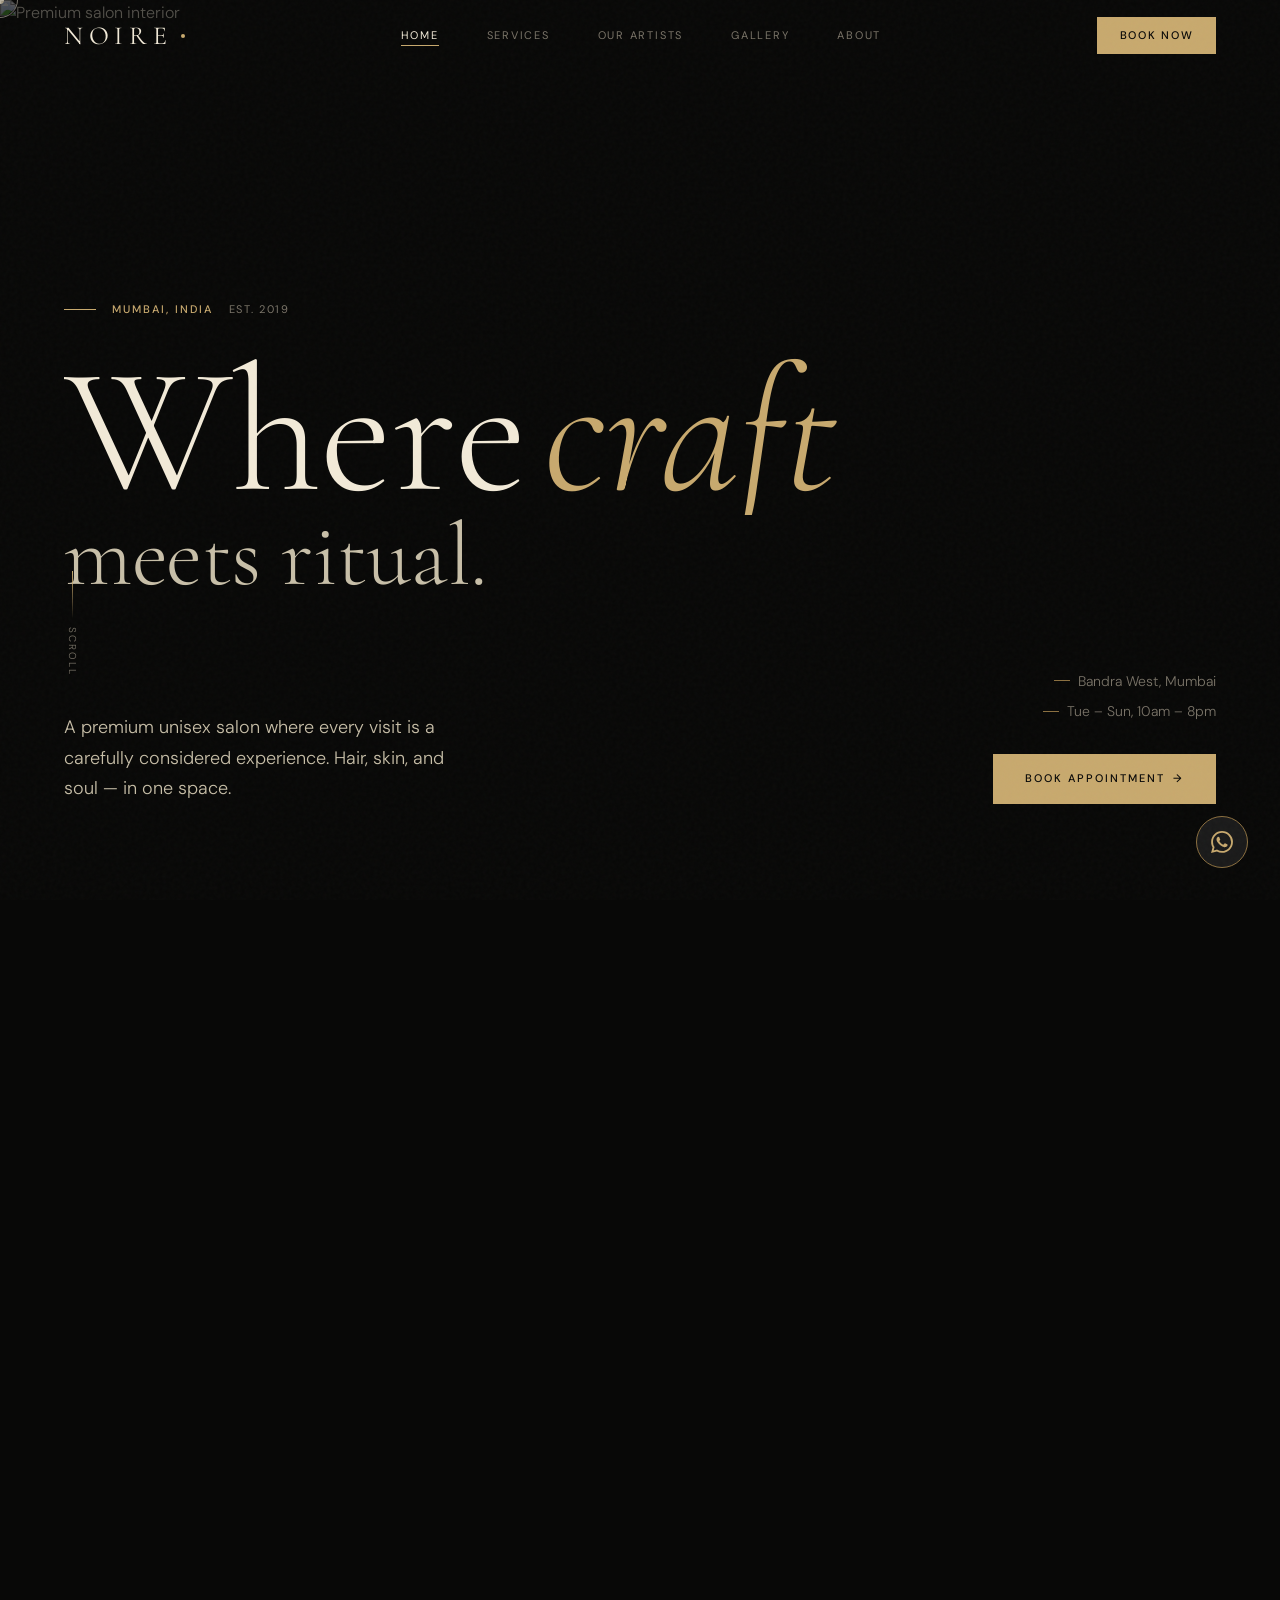
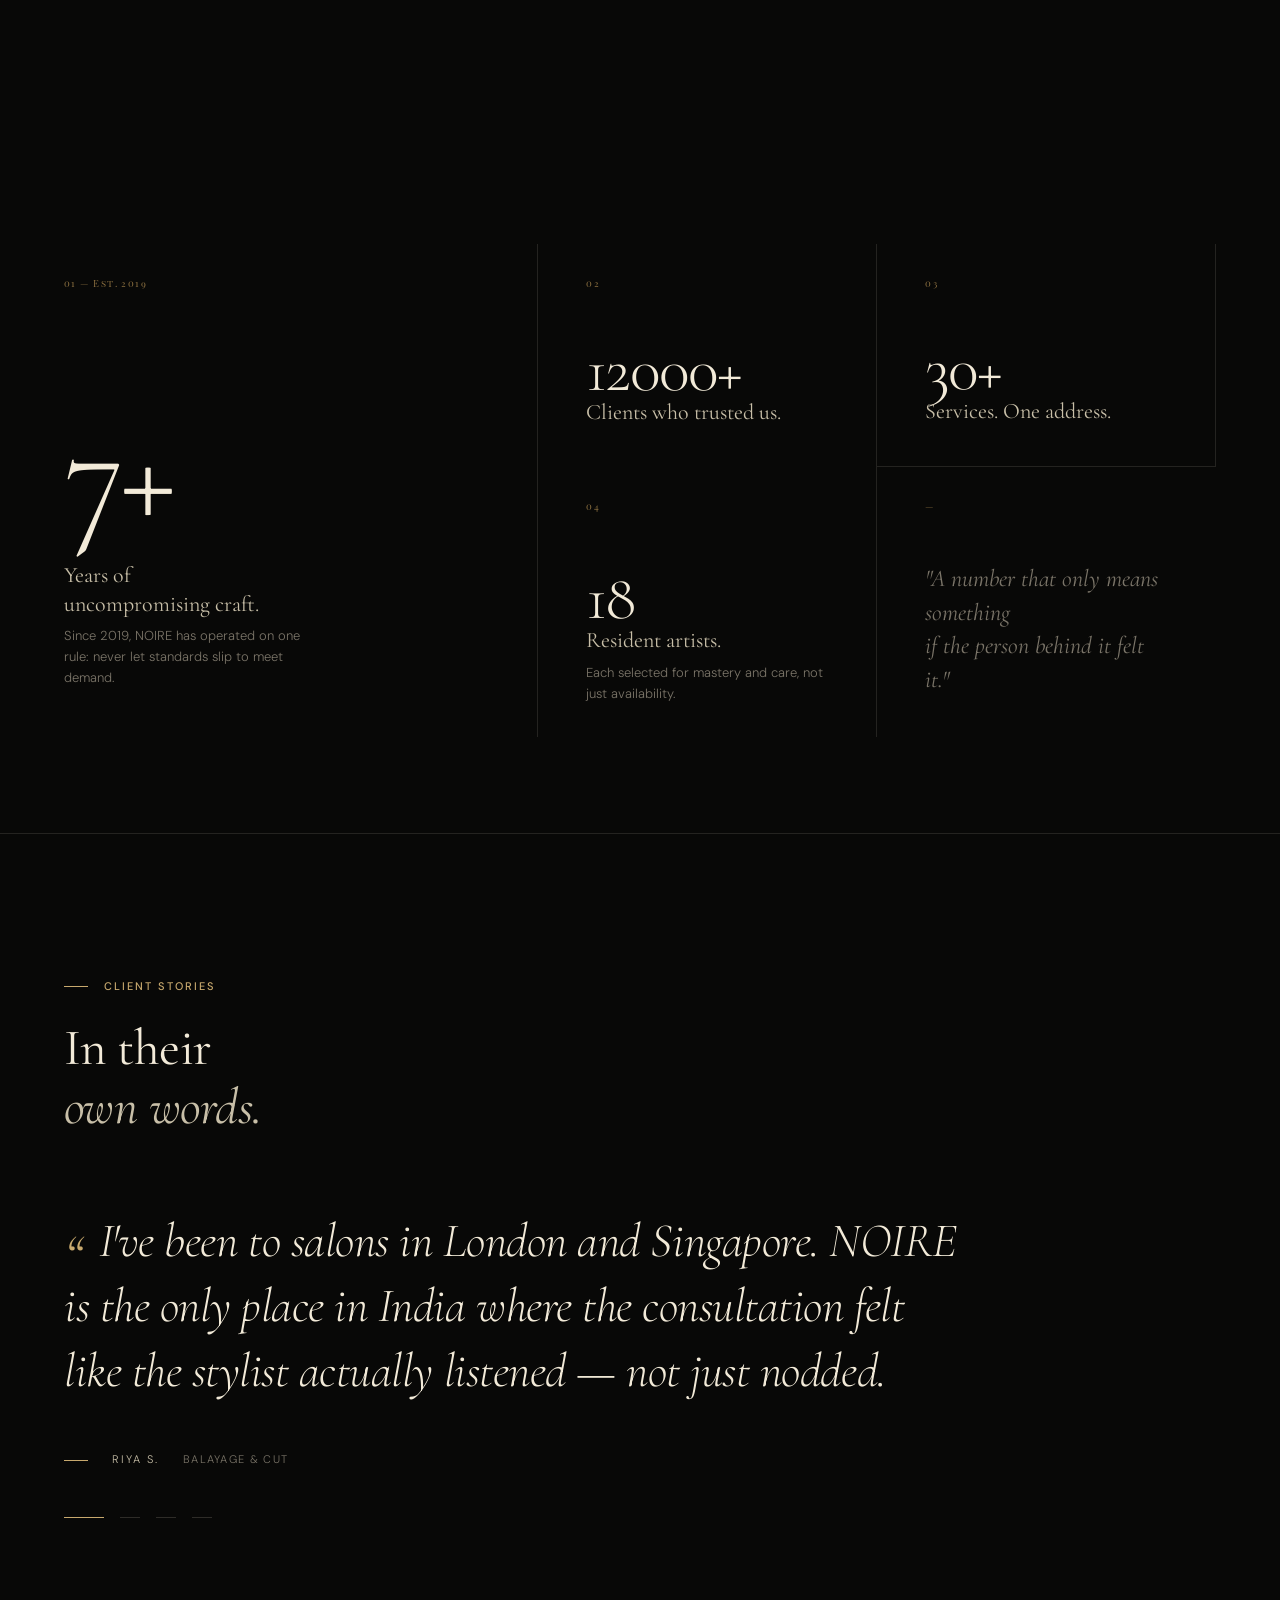
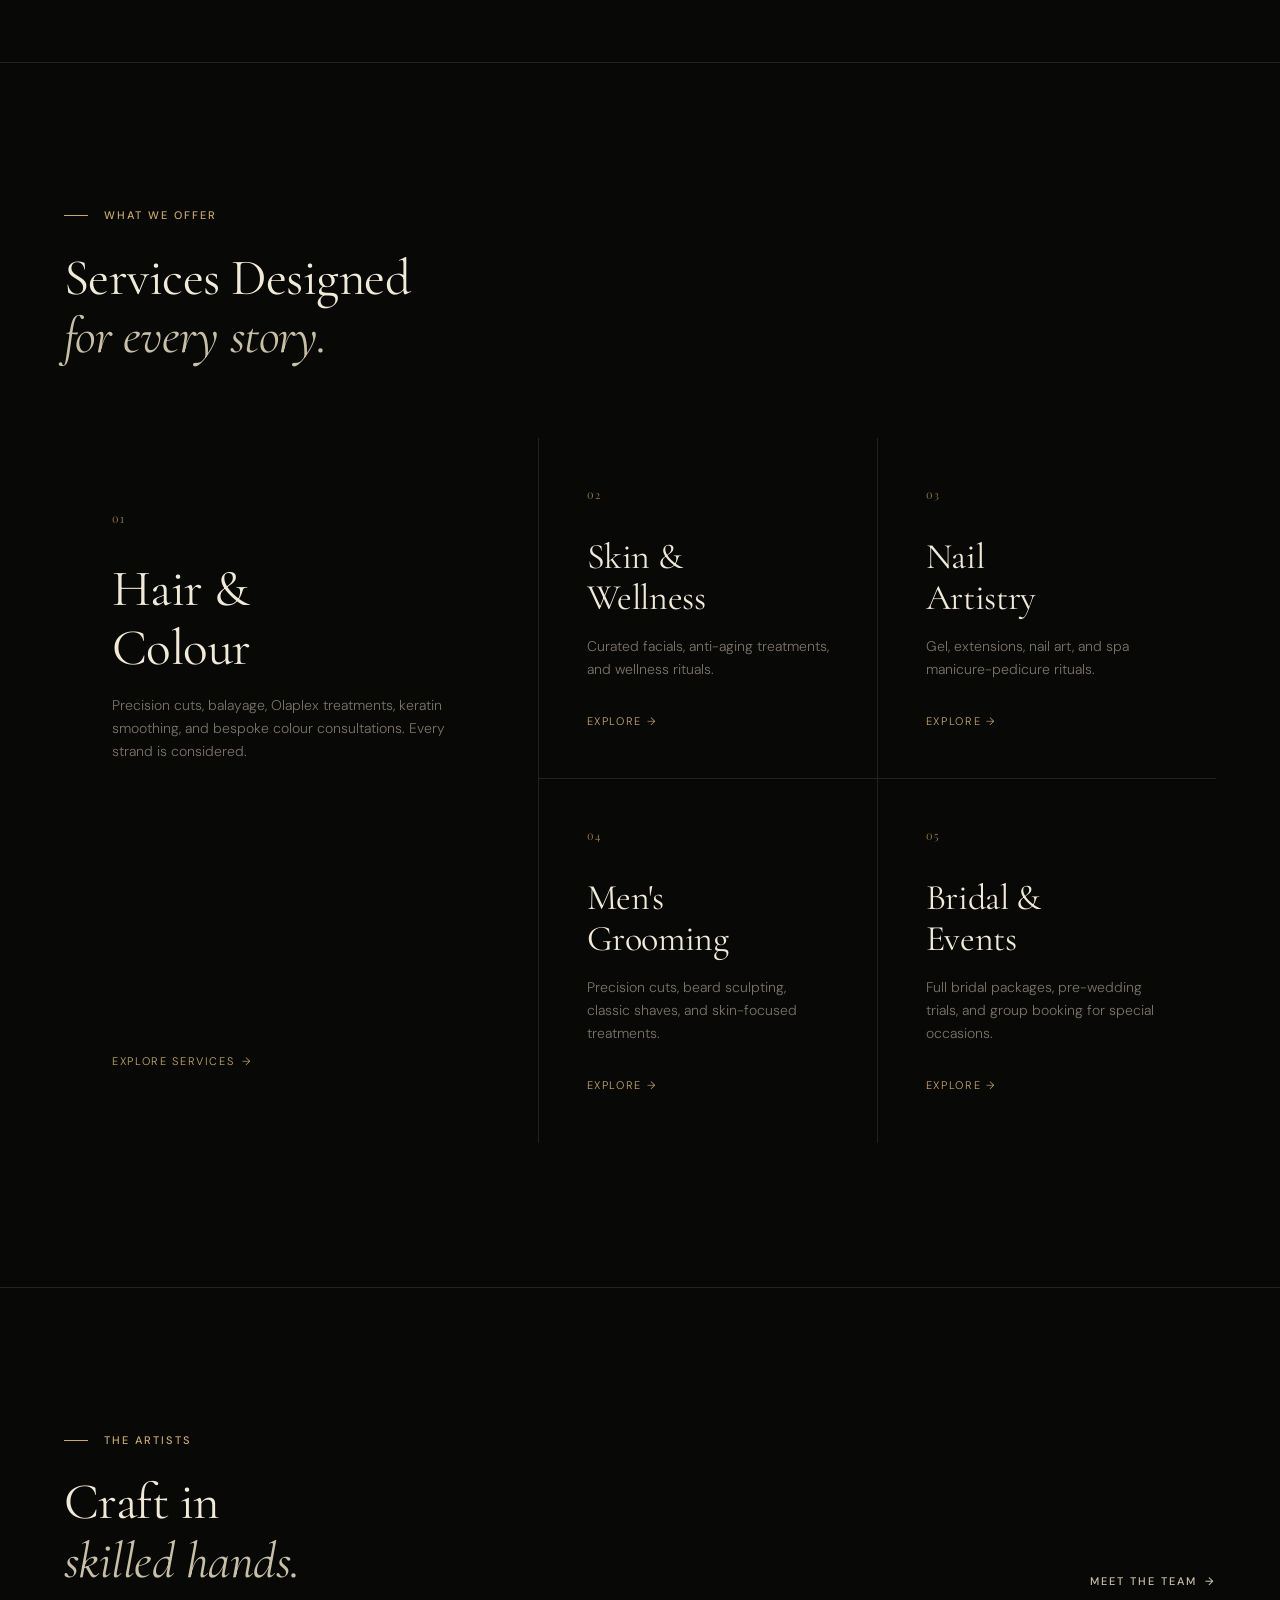
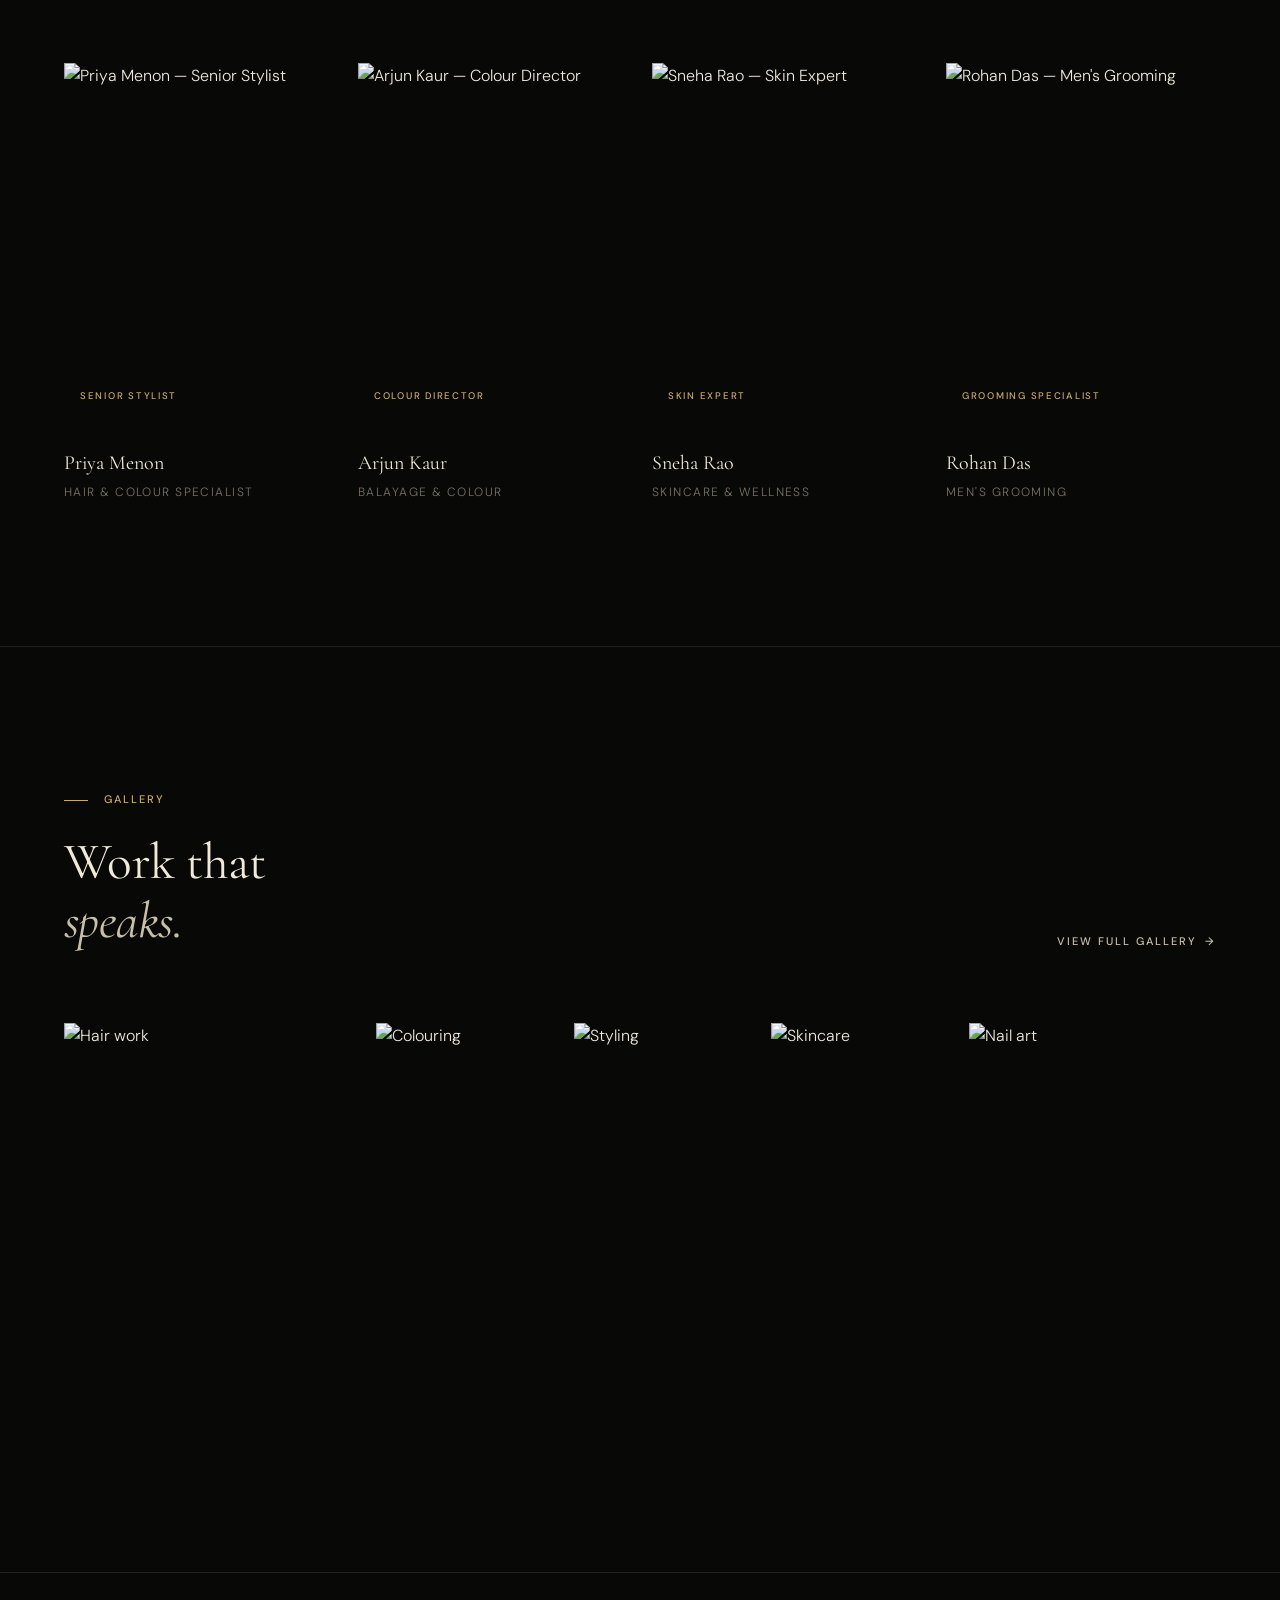
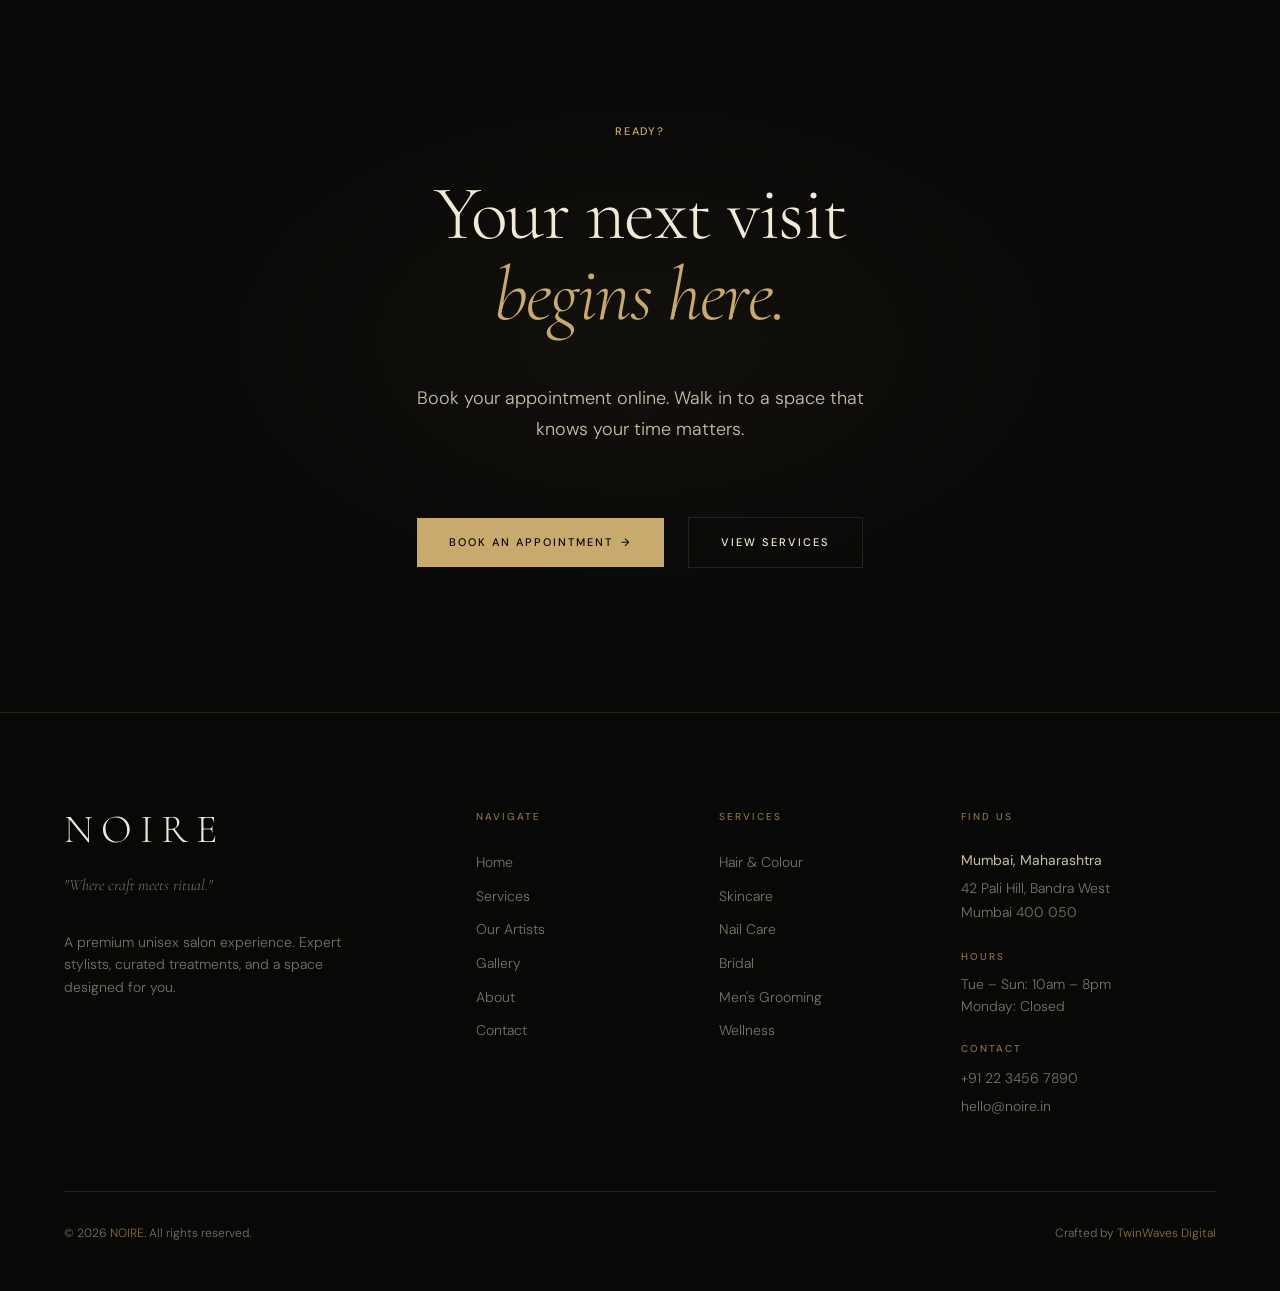
==== commit 209e10d1: "Add files via upload" ====
--- a/index.html
+++ b/index.html
@@ -101,51 +101,35 @@
     }
 
     .hero__title-word--1 {
-      font-size: clamp(5rem, 14vw, 13rem);
+      font-size: clamp(4rem, 14vw, 13rem);
       animation-delay: 600ms;
     }
 
     .hero__title-word--2 {
-      font-size: clamp(5rem, 14vw, 13rem);
+      font-size: clamp(4rem, 14vw, 13rem);
       color: var(--color-gold);
       font-style: italic;
       animation-delay: 750ms;
     }
 
     .hero__title-word--3 {
-      font-size: clamp(2.5rem, 7vw, 6.5rem);
+      font-size: clamp(2rem, 7vw, 6.5rem);
       color: var(--color-warm-white-dim);
       animation-delay: 900ms;
     }
 
-    .hero__bottom {
-      display: grid;
-      grid-template-columns: 1fr auto 1fr;
-      align-items: end;
-      gap: var(--space-xl);
-      margin-top: var(--space-3xl);
-    }
-
-    .hero__desc {
-      max-width: 340px;
-      opacity: 0;
-      animation: fadeUp var(--duration-slow) var(--ease-out-expo) 1100ms forwards;
-    }
-
-    .hero__cta-group {
-      display: flex;
-      flex-direction: column;
-      align-items: center;
-      gap: var(--space-lg);
-      opacity: 0;
-      animation: fadeUp var(--duration-slow) var(--ease-out-expo) 1200ms forwards;
-    }
-
+    /* Scroll hint — absolutely positioned, decoupled from grid */
     .hero__scroll-hint {
+      position: absolute;
+      left: var(--container-pad);
+      bottom: calc(var(--space-4xl) + var(--space-xl));
       display: flex;
       flex-direction: column;
       align-items: center;
       gap: var(--space-sm);
+      opacity: 0;
+      animation: fadeUp var(--duration-slow) var(--ease-out-expo) 1300ms forwards;
+      z-index: var(--z-above);
     }
 
     .hero__scroll-hint span {
@@ -158,16 +142,37 @@
 
     .hero__scroll-line {
       width: 1px;
-      height: 56px;
+      height: 48px;
       background: linear-gradient(to bottom, var(--color-gold), transparent);
       animation: float 2.5s ease-in-out infinite;
     }
 
-    .hero__meta {
-      text-align: right;
+    /* Two-column layout: desc left, meta+book right */
+    .hero__bottom {
+      display: grid;
+      grid-template-columns: 1fr 1fr;
+      align-items: end;
+      gap: var(--space-xl);
+      margin-top: var(--space-3xl);
+    }
+
+    .hero__desc {
+      max-width: 380px;
       opacity: 0;
-      animation: fadeUp var(--duration-slow) var(--ease-out-expo) 1300ms forwards;
-    }
+      animation: fadeUp var(--duration-slow) var(--ease-out-expo) 1100ms forwards;
+    }
+
+    /* Right: meta info + always-visible book button */
+    .hero__right {
+      display: flex;
+      flex-direction: column;
+      align-items: flex-end;
+      gap: var(--space-lg);
+      opacity: 0;
+      animation: fadeUp var(--duration-slow) var(--ease-out-expo) 1200ms forwards;
+    }
+
+    .hero__meta-info { text-align: right; }
 
     .hero__meta-item {
       display: flex;
@@ -184,12 +189,38 @@
       background: var(--color-gold-muted);
     }
 
-    @media (max-width: 768px) {
+    /* Tablet 769–1024px: 2-col still works, tune font sizes */
+    @media (min-width: 769px) and (max-width: 1024px) {
+      .hero__title-word--1,
+      .hero__title-word--2 { font-size: clamp(3.5rem, 11vw, 8rem); }
+      .hero__title-word--3  { font-size: clamp(1.75rem, 5.5vw, 4rem); }
+    }
+
+    /* Mobile ≤640px: stack, hide location/hours, keep Book button */
+    @media (max-width: 640px) {
+      .hero { padding-bottom: var(--space-3xl); }
+      .hero__content { padding-top: calc(var(--nav-height) + var(--space-3xl)); }
       .hero__bottom {
         grid-template-columns: 1fr;
-      }
-      .hero__meta { display: none; }
-      .hero__cta-group { align-items: flex-start; }
+        gap: var(--space-lg);
+        margin-top: var(--space-xl);
+      }
+      .hero__right    { align-items: flex-start; }
+      .hero__meta-info { display: none; }
+      .hero__scroll-hint { display: none; }
+    }
+
+    /* Landscape mobile: very short viewport, compress everything */
+    @media (max-height: 500px) and (orientation: landscape) {
+      .hero { padding-bottom: var(--space-xl); }
+      .hero__content { padding-top: calc(var(--nav-height) + var(--space-md)); }
+      .hero__title-word--1,
+      .hero__title-word--2 { font-size: clamp(2.5rem, 7vw, 5rem); }
+      .hero__title-word--3  { font-size: clamp(1.25rem, 3.5vw, 2.5rem); }
+      .hero__bottom { margin-top: var(--space-md); }
+      .hero__meta-info  { display: none; }
+      .hero__scroll-hint { display: none; }
+      .hero__eyebrow { margin-bottom: var(--space-sm); }
     }
 
     /* =====================
@@ -343,7 +374,7 @@
       display: flex;
       flex-direction: column;
       justify-content: space-between;
-      min-height: 180px;
+      min-height: clamp(140px, 15vw, 180px);
     }
 
     .en-cell:first-child {
@@ -364,7 +395,7 @@
     }
 
     .en-cell--sm {
-      min-height: 120px;
+      min-height: clamp(100px, 12vw, 120px);
     }
 
     .en-cell--sm:nth-child(3) {
@@ -430,7 +461,7 @@
         padding-left: 0;
       }
       .en-cell--sm {
-        min-height: 140px;
+        min-height: clamp(110px, 14vw, 140px);
       }
       .en-cell--sm:nth-child(3) {
         border-right: var(--border-thin);
@@ -486,7 +517,7 @@
       display: flex;
       flex-direction: column;
       justify-content: space-between;
-      min-height: 260px;
+      min-height: clamp(200px, 20vw, 260px);
     }
 
     .service-card:hover {
@@ -495,7 +526,7 @@
 
     .service-card--featured {
       grid-row: span 2;
-      min-height: 520px;
+      min-height: clamp(320px, 42vw, 520px);
       padding: var(--space-3xl) var(--space-2xl);
     }
 
@@ -567,7 +598,7 @@
       .service-card--featured {
         grid-column: span 2;
         grid-row: span 1;
-        min-height: 280px;
+        min-height: clamp(200px, 28vw, 280px);
       }
     }
 
@@ -674,12 +705,13 @@
       grid-template-columns: 1.6fr 1fr 1fr 1fr 1.3fr;
       gap: var(--space-sm);
       margin-top: var(--space-3xl);
-      height: 480px;
+      /* No fixed height — aspect-ratio scales with viewport at any zoom */
     }
 
     .gallery-strip__item {
       overflow: hidden;
       position: relative;
+      aspect-ratio: 3/4;
     }
 
     .gallery-strip__item img {
@@ -699,19 +731,19 @@
     @media (max-width: 900px) {
       .gallery-strip__grid {
         grid-template-columns: repeat(3, 1fr);
-        height: 320px;
-      }
+      }
+      .gallery-strip__item { aspect-ratio: 4/3; }
       .gallery-strip__item:nth-child(4),
       .gallery-strip__item:nth-child(5) {
         display: none;
       }
     }
 
-    @media (max-width: 600px) {
+    @media (max-width: 640px) {
       .gallery-strip__grid {
         grid-template-columns: repeat(2, 1fr);
-        height: 240px;
-      }
+      }
+      .gallery-strip__item { aspect-ratio: 1/1; }
       .gallery-strip__item:nth-child(3) { display: none; }
     }
 
@@ -806,6 +838,12 @@
           </span>
         </h1>
 
+        <!-- Scroll hint: absolutely positioned, visible at all breakpoints -->
+        <div class="hero__scroll-hint" aria-hidden="true">
+          <div class="hero__scroll-line"></div>
+          <span>Scroll</span>
+        </div>
+
         <div class="hero__bottom">
           <div class="hero__desc">
             <p class="body-lg">
@@ -813,26 +851,21 @@
             </p>
           </div>
 
-          <div class="hero__cta-group">
-            <div class="hero__scroll-hint">
-              <div class="hero__scroll-line"></div>
-              <span>Scroll</span>
-            </div>
-          </div>
-
-          <div class="hero__meta">
-            <div class="hero__meta-item">
-              <span class="body-sm">Bandra West, Mumbai</span>
-            </div>
-            <div class="hero__meta-item">
-              <span class="body-sm">Tue – Sun, 10am – 8pm</span>
-            </div>
-            <div style="margin-top: var(--space-lg);">
-              <a href="contact.html" class="btn btn--primary">
-                Book Appointment
-                <span class="btn__arrow">→</span>
-              </a>
-            </div>
+          <div class="hero__right">
+            <!-- Location + hours: hidden on mobile, always shown on tablet/desktop -->
+            <div class="hero__meta-info">
+              <div class="hero__meta-item">
+                <span class="body-sm">Bandra West, Mumbai</span>
+              </div>
+              <div class="hero__meta-item">
+                <span class="body-sm">Tue – Sun, 10am – 8pm</span>
+              </div>
+            </div>
+            <!-- Book button: ALWAYS visible at every zoom level and screen size -->
+            <a href="contact.html" class="btn btn--primary">
+              Book Appointment
+              <span class="btn__arrow">→</span>
+            </a>
           </div>
         </div>
       </div>
--- a/assets/css/components.css
+++ b/assets/css/components.css
@@ -678,3 +678,406 @@
     align-items: flex-start;
   }
 }
+
+/* =====================
+   WHATSAPP BUTTON
+   ===================== */
+.wa-btn {
+  position: fixed;
+  bottom: var(--space-xl);
+  right: var(--space-xl);
+  z-index: calc(var(--z-overlay) - 1);
+  width: 52px;
+  height: 52px;
+  background: #1A1A1A;
+  border: 1px solid var(--color-gold-muted);
+  border-radius: 50%;
+  display: flex;
+  align-items: center;
+  justify-content: center;
+  cursor: pointer;
+  transition: border-color var(--duration-fast) var(--ease-luxury),
+              transform var(--duration-fast) var(--ease-luxury),
+              background var(--duration-fast) var(--ease-luxury);
+  text-decoration: none;
+}
+
+.wa-btn:hover {
+  border-color: var(--color-gold);
+  transform: scale(1.08);
+  background: #222220;
+}
+
+.wa-btn svg {
+  width: 22px;
+  height: 22px;
+  fill: var(--color-gold);
+}
+
+/* Pulse ring */
+.wa-btn::before {
+  content: '';
+  position: absolute;
+  inset: -6px;
+  border-radius: 50%;
+  border: 1px solid var(--color-gold-muted);
+  opacity: 0;
+  animation: waPulse 2.8s var(--ease-luxury) infinite 1.5s;
+}
+
+@keyframes waPulse {
+  0%   { transform: scale(0.9); opacity: 0.6; }
+  100% { transform: scale(1.5); opacity: 0; }
+}
+
+/* Tooltip on hover */
+.wa-btn__label {
+  position: absolute;
+  right: calc(100% + var(--space-md));
+  background: var(--color-surface-2);
+  border: var(--border-thin);
+  border-right: 2px solid var(--color-gold-muted);
+  color: var(--color-warm-white-dim);
+  font-family: var(--font-ui);
+  font-size: 0.6875rem;
+  letter-spacing: 0.1em;
+  white-space: nowrap;
+  padding: 0.4rem 0.8rem;
+  pointer-events: none;
+  opacity: 0;
+  transform: translateX(6px);
+  transition: opacity var(--duration-fast) var(--ease-luxury),
+              transform var(--duration-fast) var(--ease-luxury);
+}
+
+.wa-btn:hover .wa-btn__label {
+  opacity: 1;
+  transform: translateX(0);
+}
+
+/* Hide on contact page — booking form is right there */
+body.page-contact .wa-btn {
+  display: none;
+}
+
+/* =====================
+   PRELOADER
+   ===================== */
+.preloader {
+  position: fixed;
+  inset: 0;
+  background: var(--color-void);
+  z-index: calc(var(--z-cursor) - 1);
+  display: flex;
+  align-items: center;
+  justify-content: center;
+  flex-direction: column;
+  gap: var(--space-lg);
+  pointer-events: none;
+}
+
+.preloader__wordmark {
+  font-family: var(--font-display);
+  font-size: clamp(3rem, 10vw, 7rem);
+  font-weight: 300;
+  letter-spacing: 0.3em;
+  text-transform: uppercase;
+  color: var(--color-warm-white);
+  opacity: 0;
+  transform: translateY(12px);
+  transition: opacity 700ms var(--ease-out-expo),
+              transform 700ms var(--ease-out-expo);
+}
+
+.preloader__line {
+  width: 0;
+  height: 1px;
+  background: linear-gradient(90deg, transparent, var(--color-gold), transparent);
+  transition: width 600ms var(--ease-luxury) 400ms;
+}
+
+.preloader.ready .preloader__wordmark {
+  opacity: 1;
+  transform: translateY(0);
+}
+
+.preloader.ready .preloader__line {
+  width: clamp(80px, 20vw, 180px);
+}
+
+.preloader.exit {
+  clip-path: inset(0 0 0 0);
+  transition: clip-path 700ms var(--ease-luxury) 200ms;
+}
+
+.preloader.exit-done {
+  clip-path: inset(100% 0 0 0);
+}
+
+/* =====================
+   PAGE TRANSITION OVERLAY
+   ===================== */
+.page-curtain {
+  position: fixed;
+  inset: 0;
+  background: var(--color-void);
+  z-index: calc(var(--z-cursor) - 2);
+  transform: translateY(100%);
+  pointer-events: none;
+  transition: transform 420ms var(--ease-luxury);
+}
+
+.page-curtain.in {
+  transform: translateY(0);
+  pointer-events: auto;
+}
+
+/* =====================
+   TESTIMONIALS
+   ===================== */
+.testimonials {
+  padding-block: var(--space-5xl);
+  border-bottom: var(--border-thin);
+  overflow: hidden;
+  position: relative;
+}
+
+.testimonials__track {
+  position: relative;
+  min-height: 200px;
+}
+
+.testimonial-slide {
+  position: absolute;
+  inset: 0;
+  display: flex;
+  flex-direction: column;
+  justify-content: center;
+  opacity: 0;
+  transform: translateY(20px);
+  transition: opacity 600ms var(--ease-luxury),
+              transform 600ms var(--ease-luxury);
+  pointer-events: none;
+}
+
+.testimonial-slide.active {
+  opacity: 1;
+  transform: translateY(0);
+  pointer-events: auto;
+  position: relative;
+}
+
+.testimonial-slide__quote {
+  font-family: var(--font-display);
+  font-size: clamp(1.5rem, 4vw, 3rem);
+  font-weight: 300;
+  font-style: italic;
+  line-height: 1.35;
+  color: var(--color-warm-white);
+  letter-spacing: -0.01em;
+  margin-bottom: var(--space-2xl);
+  max-width: 900px;
+}
+
+.testimonial-slide__quote::before {
+  content: '\201C';
+  color: var(--color-gold);
+  font-size: 1.2em;
+  line-height: 0;
+  vertical-align: -0.3em;
+  margin-right: 0.1em;
+}
+
+.testimonial-slide__meta {
+  display: flex;
+  align-items: center;
+  gap: var(--space-lg);
+}
+
+.testimonial-slide__line {
+  width: 24px;
+  height: 1px;
+  background: var(--color-gold);
+  flex-shrink: 0;
+}
+
+.testimonial-slide__name {
+  font-family: var(--font-ui);
+  font-size: 0.6875rem;
+  letter-spacing: 0.18em;
+  text-transform: uppercase;
+  color: var(--color-warm-white-dim);
+}
+
+.testimonial-slide__service {
+  font-size: 0.6875rem;
+  letter-spacing: 0.12em;
+  text-transform: uppercase;
+  color: var(--color-text-dim);
+}
+
+/* Dots */
+.testimonials__controls {
+  display: flex;
+  align-items: center;
+  gap: var(--space-md);
+  margin-top: var(--space-2xl);
+}
+
+.testimonials__dot {
+  width: 20px;
+  height: 1px;
+  background: var(--color-border-light);
+  cursor: pointer;
+  transition: background var(--duration-fast) var(--ease-luxury),
+              width var(--duration-med) var(--ease-luxury);
+  border: none;
+  padding: 0;
+}
+
+.testimonials__dot.active {
+  width: 40px;
+  background: var(--color-gold);
+}
+
+/* =====================
+   BEFORE / AFTER SLIDER
+   ===================== */
+.ba-section {
+  padding-block: var(--space-5xl);
+  border-bottom: var(--border-thin);
+}
+
+.ba-grid {
+  display: grid;
+  grid-template-columns: 1fr 1fr;
+  gap: var(--space-lg);
+  margin-top: var(--space-3xl);
+}
+
+.ba-item {
+  position: relative;
+  overflow: hidden;
+  user-select: none;
+  -webkit-user-select: none;
+  cursor: ew-resize;
+}
+
+.ba-item__after,
+.ba-item__before {
+  position: relative;
+  width: 100%;
+  aspect-ratio: 3/4;
+  overflow: hidden;
+}
+
+.ba-item__after {
+  position: absolute;
+  inset: 0;
+  width: 50%; /* Starts at 50% — JS updates this */
+}
+
+.ba-item__after img,
+.ba-item__before img {
+  width: 100%;
+  height: 100%;
+  object-fit: cover;
+  object-position: center top;
+  display: block;
+  pointer-events: none;
+  -webkit-user-drag: none;
+}
+
+.ba-item__after img {
+  width: auto;
+  min-width: 100%;
+  /* The before image width is the container's full width */
+  position: absolute;
+  left: 0;
+  top: 0;
+  height: 100%;
+  object-fit: cover;
+}
+
+/* Handle */
+.ba-handle {
+  position: absolute;
+  top: 0;
+  bottom: 0;
+  left: 50%;
+  width: 2px;
+  background: var(--color-gold);
+  transform: translateX(-50%);
+  display: flex;
+  align-items: center;
+  justify-content: center;
+  z-index: 10;
+}
+
+.ba-handle__btn {
+  width: 36px;
+  height: 36px;
+  border-radius: 50%;
+  background: var(--color-gold);
+  display: flex;
+  align-items: center;
+  justify-content: center;
+  flex-shrink: 0;
+  box-shadow: 0 0 0 4px rgba(200, 169, 110, 0.2);
+}
+
+.ba-handle__btn svg {
+  width: 16px;
+  height: 16px;
+  fill: var(--color-void);
+}
+
+/* Labels */
+.ba-label {
+  position: absolute;
+  bottom: var(--space-lg);
+  font-family: var(--font-ui);
+  font-size: 0.5625rem;
+  font-weight: 500;
+  letter-spacing: 0.2em;
+  text-transform: uppercase;
+  padding: 0.3rem 0.6rem;
+  z-index: 5;
+  pointer-events: none;
+}
+
+.ba-label--before {
+  right: var(--space-md);
+  background: rgba(8,8,7,0.7);
+  color: var(--color-text-dim);
+}
+
+.ba-label--after {
+  left: var(--space-md);
+  background: rgba(200,169,110,0.15);
+  border: 1px solid var(--color-gold-muted);
+  color: var(--color-gold);
+}
+
+.ba-item__caption {
+  padding: var(--space-lg) 0 var(--space-sm);
+}
+
+.ba-item__caption-title {
+  font-family: var(--font-display);
+  font-size: 1.25rem;
+  font-weight: 400;
+  color: var(--color-warm-white);
+  margin-bottom: var(--space-xs);
+}
+
+.ba-item__caption-sub {
+  font-size: 0.8125rem;
+  color: var(--color-text-dim);
+}
+
+@media (max-width: 700px) {
+  .ba-grid {
+    grid-template-columns: 1fr;
+  }
+}
--- a/assets/css/animations.css
+++ b/assets/css/animations.css
@@ -253,16 +253,8 @@
 }
 
 /* =====================
-   PAGE TRANSITION
-   ===================== */
-.page-transition {
-  position: fixed;
-  inset: 0;
-  background: var(--color-void);
-  z-index: calc(var(--z-overlay) + 10);
-  transform: translateY(100%);
-  pointer-events: none;
-}
+   PAGE TRANSITION — see components.css .page-curtain
+   ===================== */
 
 /* =====================
    LOADING STATE
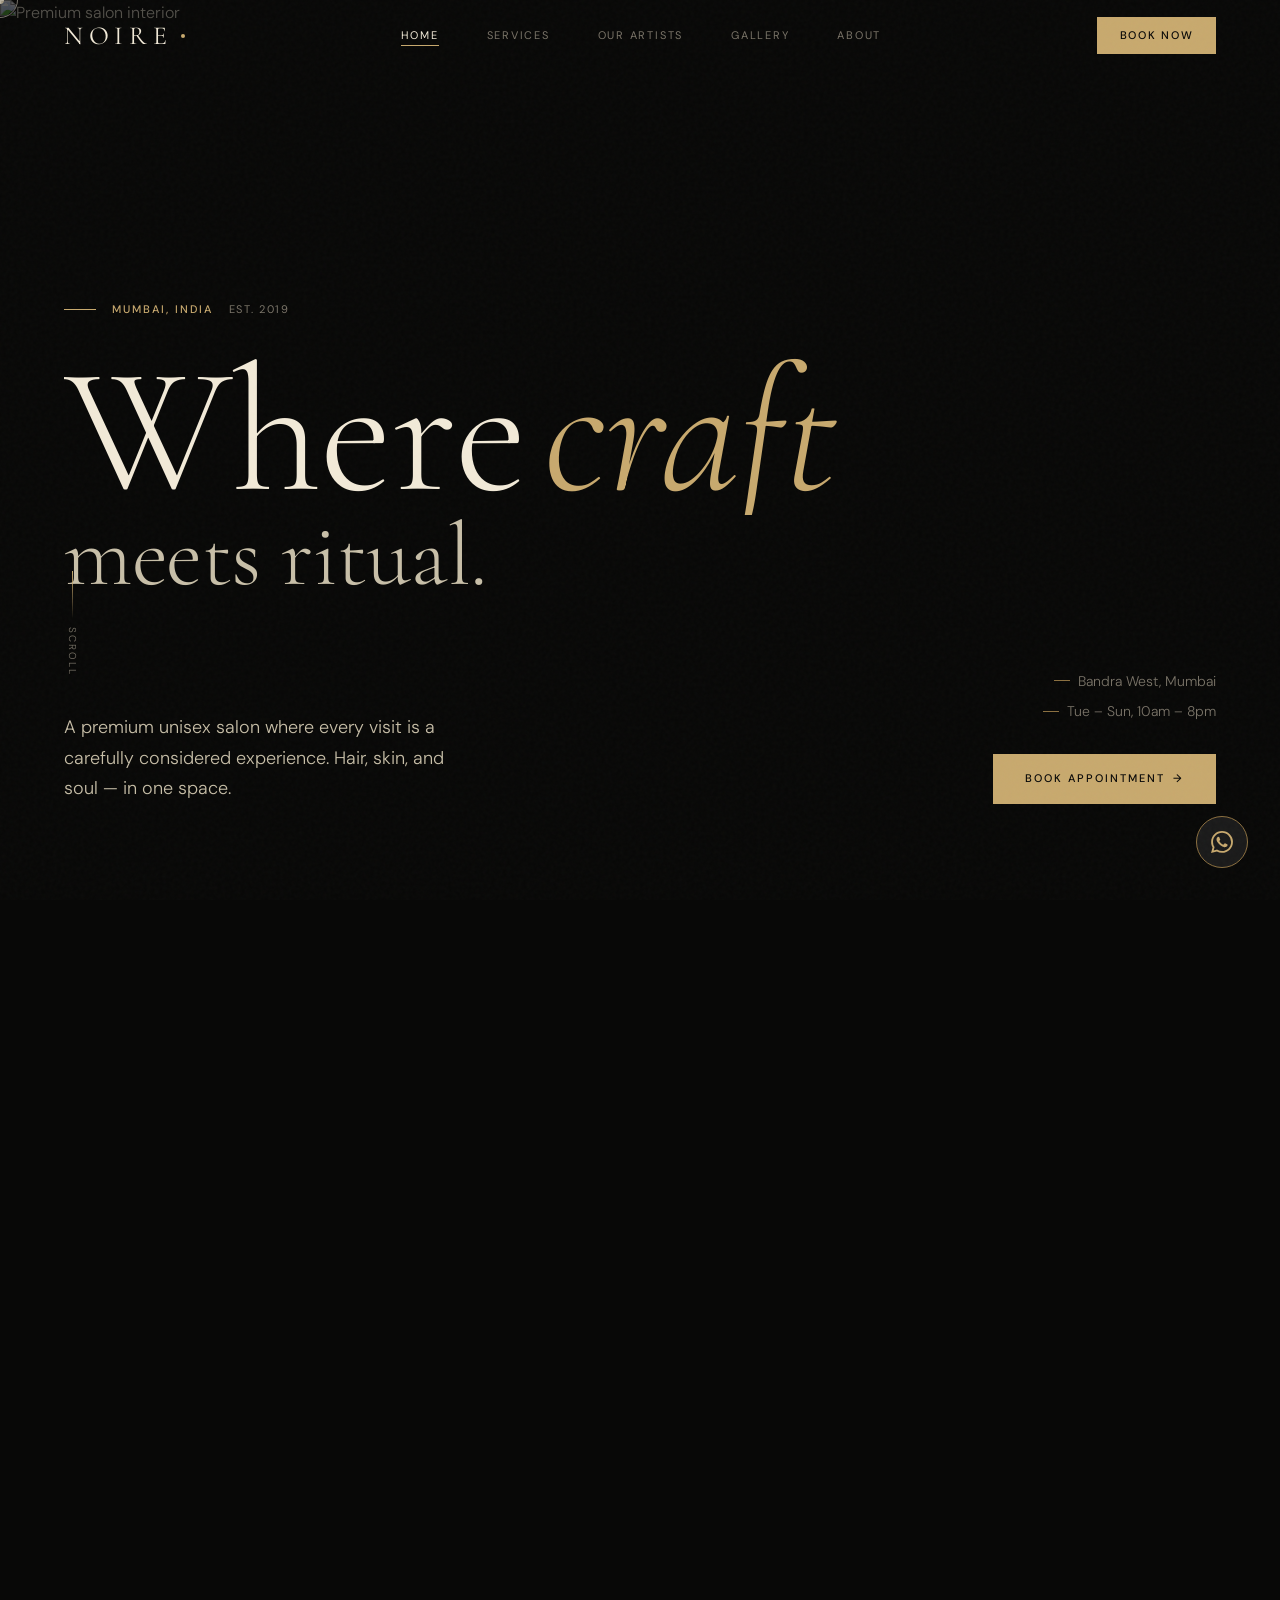
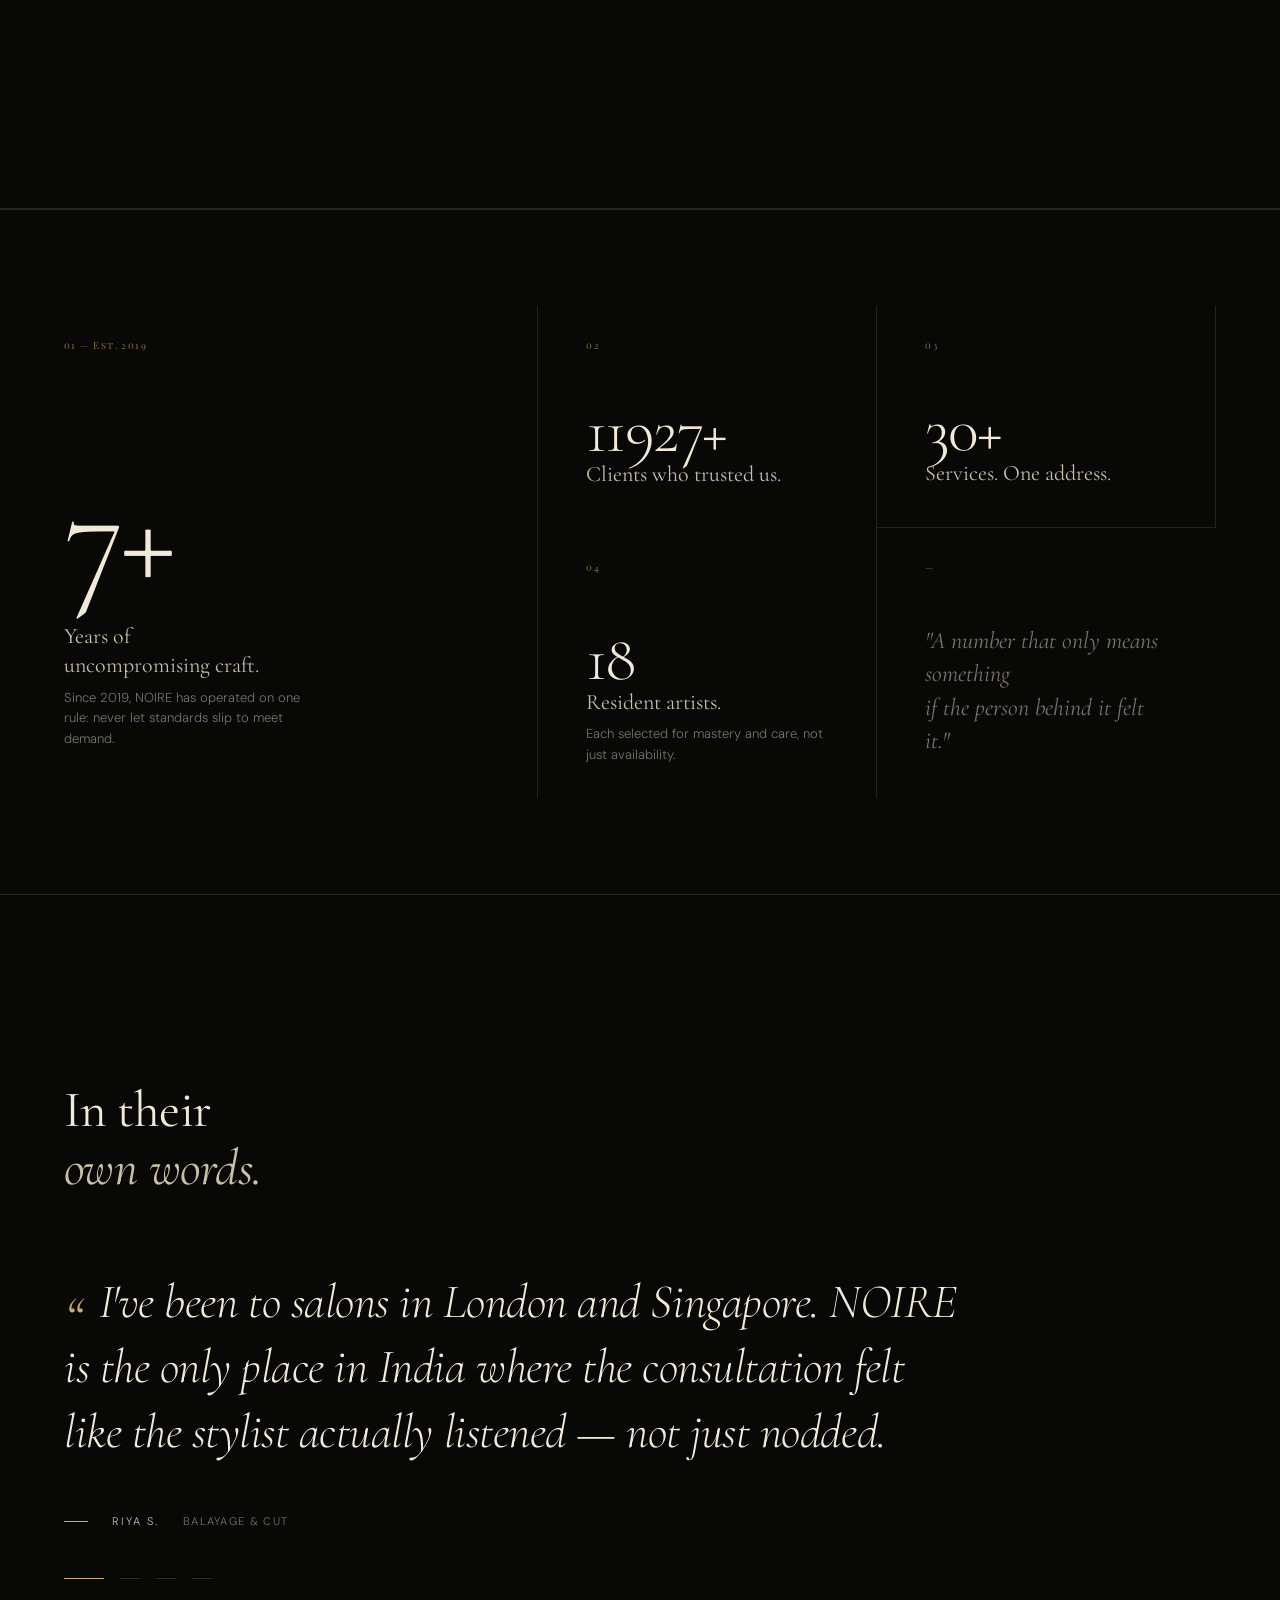
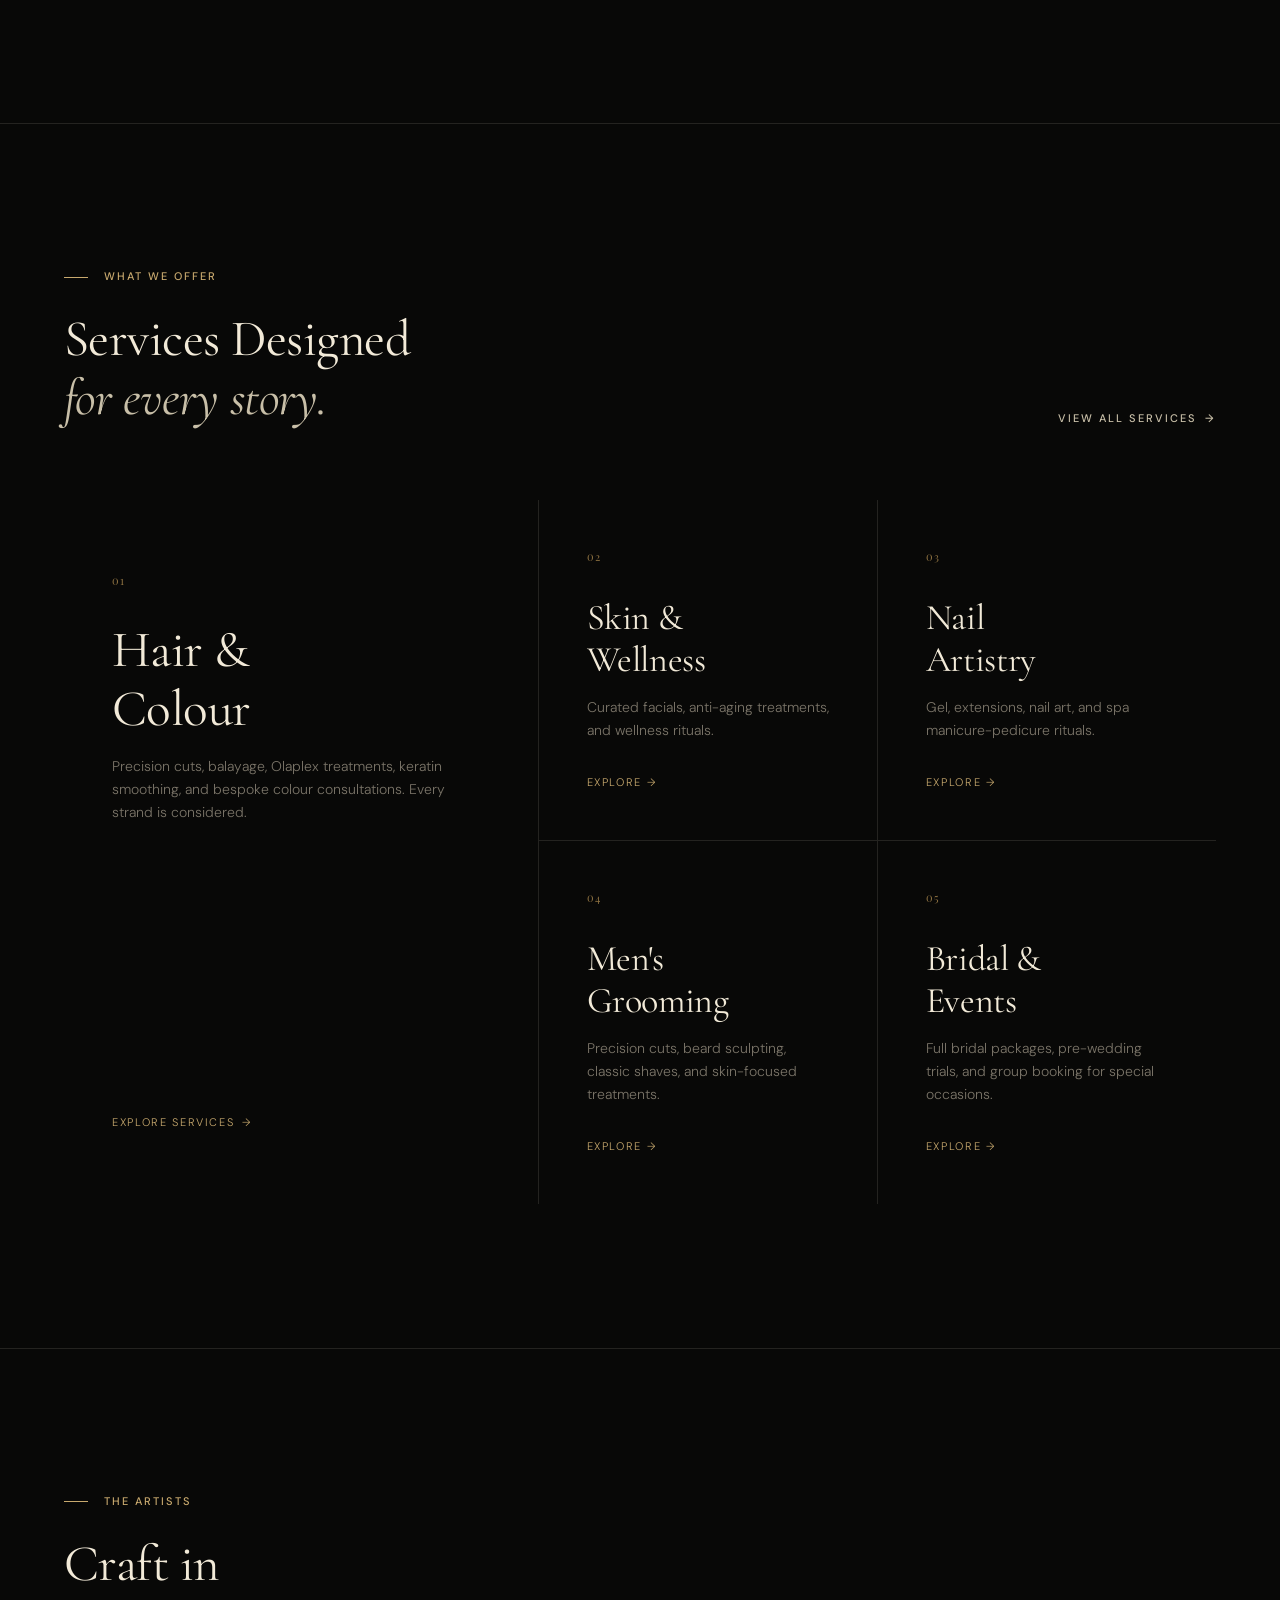
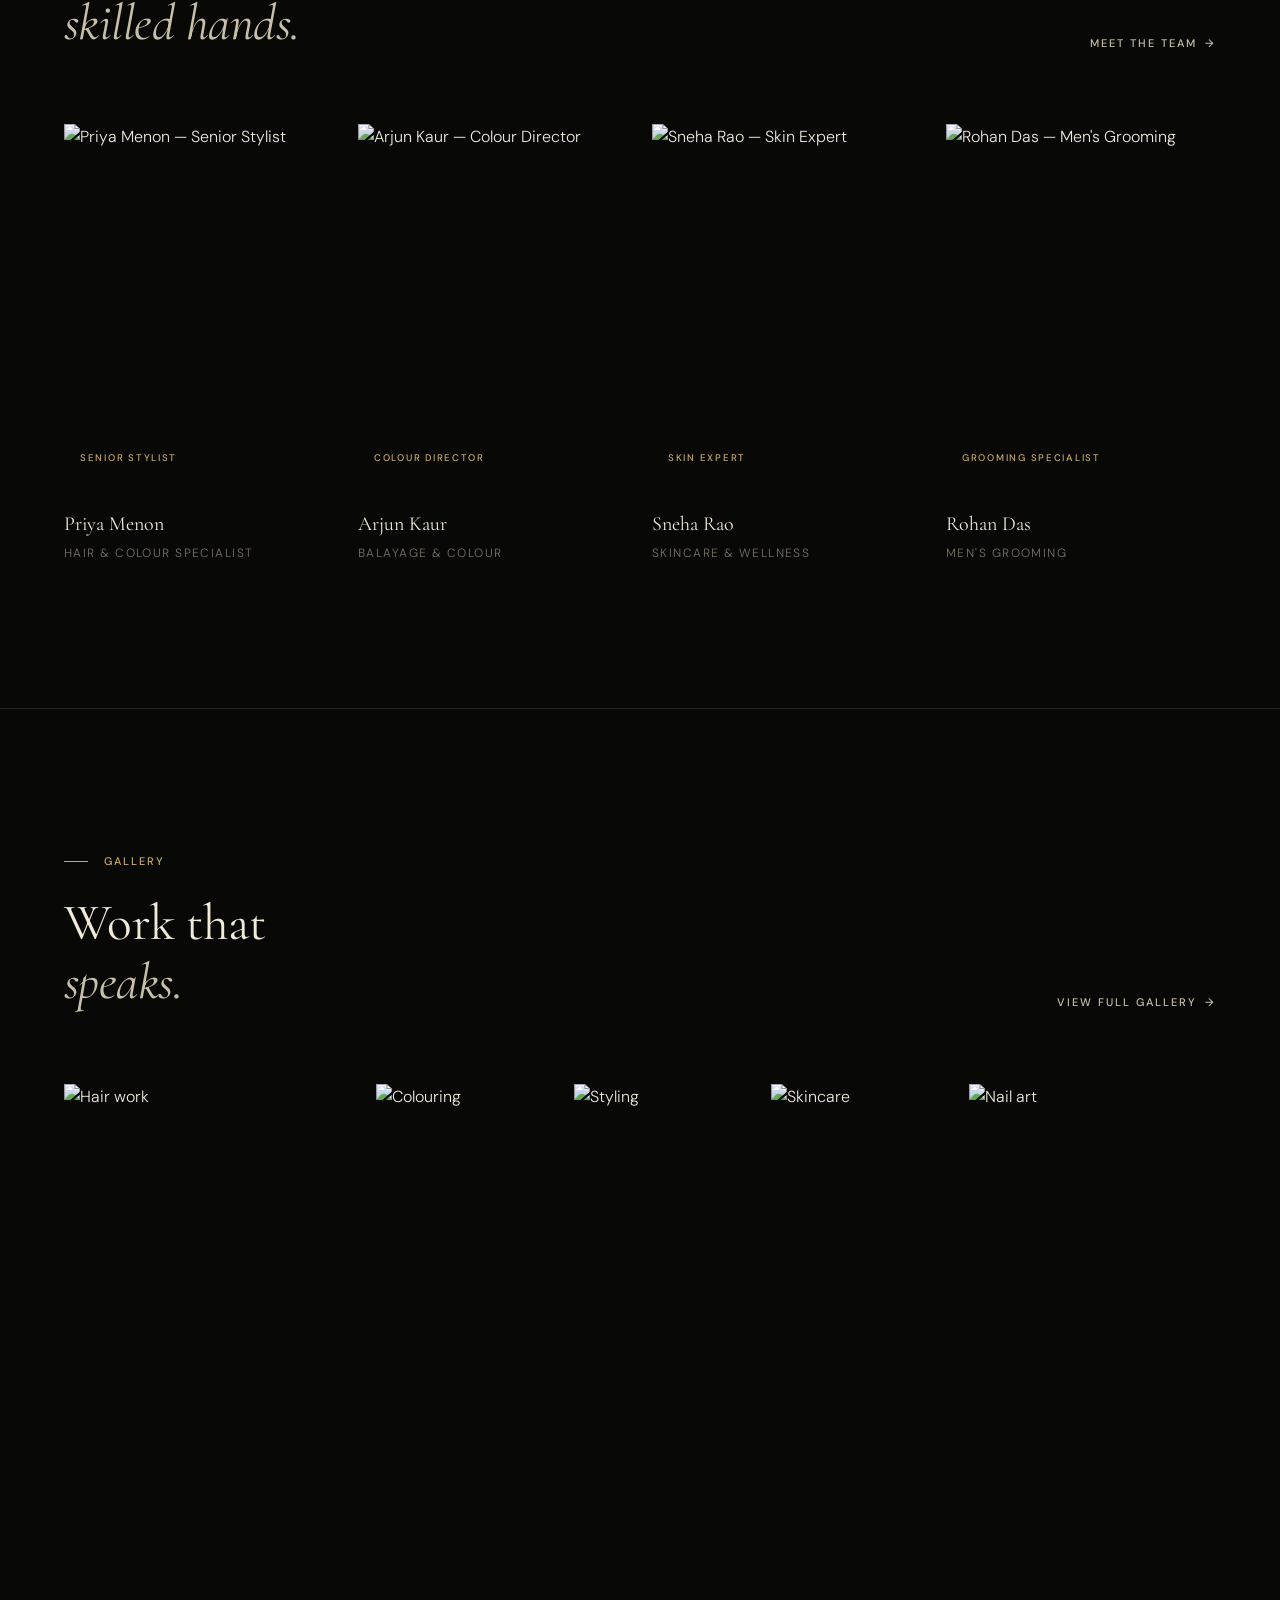
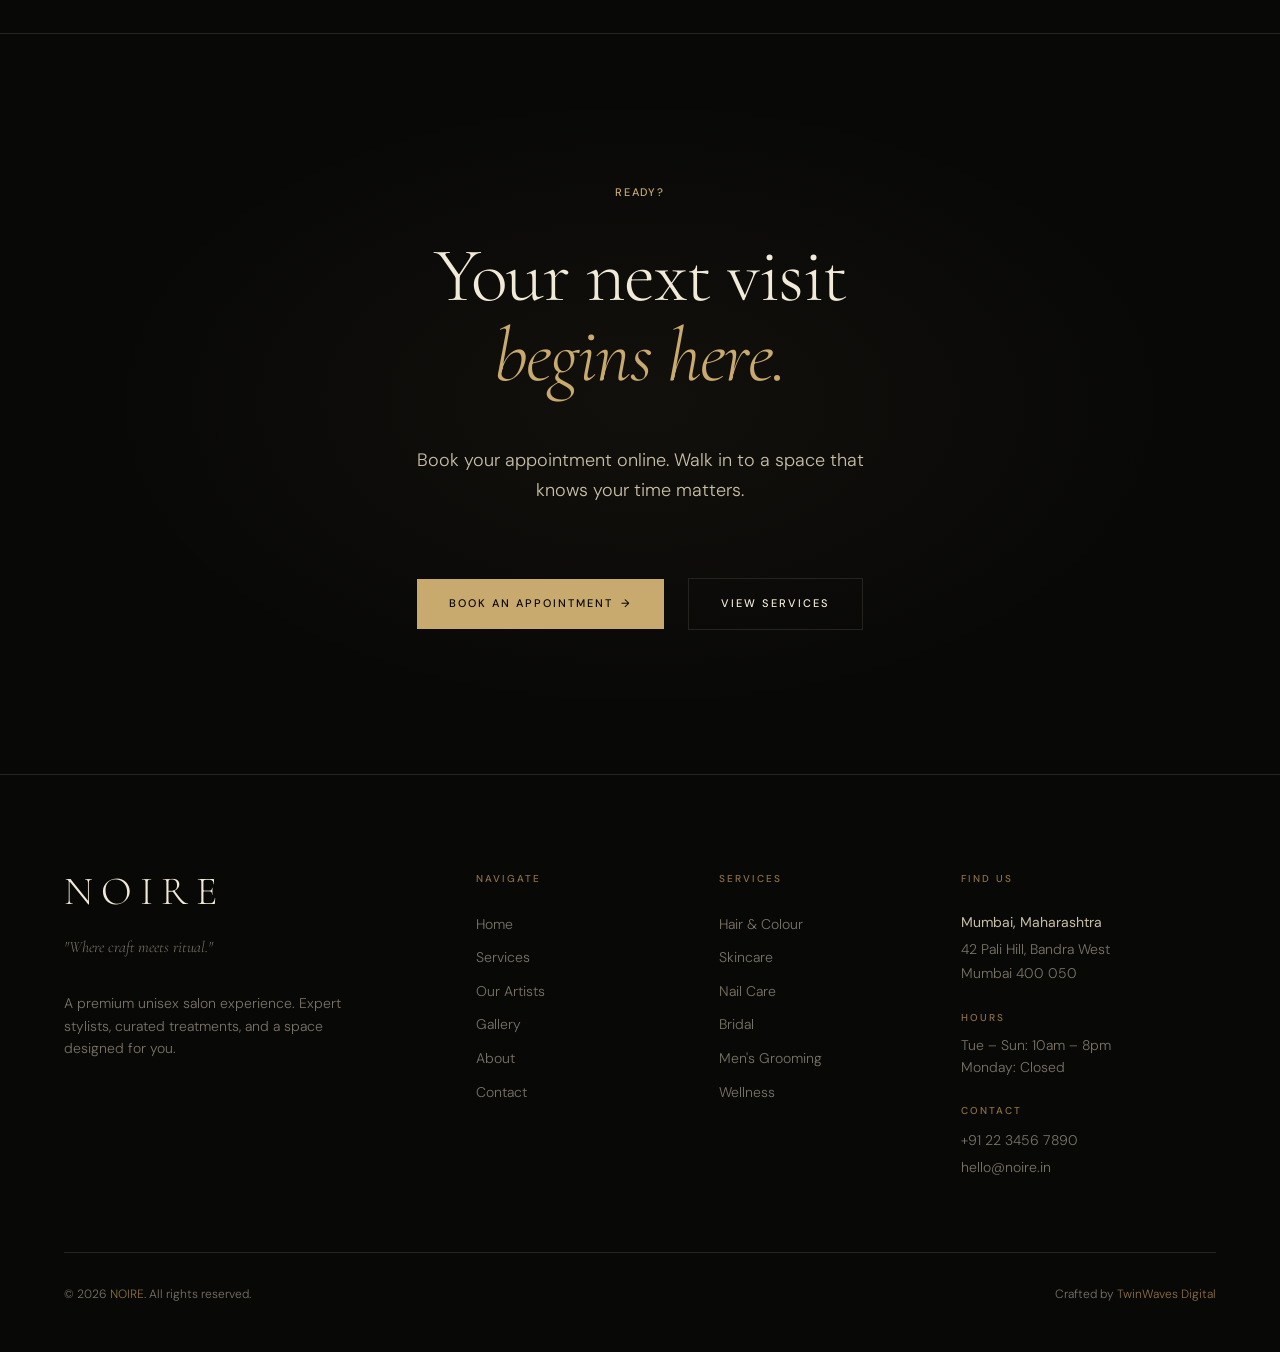
==== commit 32e64732: "Add files via upload" ====
--- a/index.html
+++ b/index.html
@@ -261,95 +261,118 @@
     }
 
     /* =====================
-       SERVICES BAND (replaces marquee)
+       SERVICES GRID (3-col editorial)
        ===================== */
-    .services-band {
+    .services-grid-band {
       background: var(--color-surface);
       padding-block: var(--space-2xl);
     }
 
-    .services-band__inner {
+    .services-grid-band__inner {
+      display: grid;
+      grid-template-columns: repeat(3, 1fr);
+      gap: 0;
+    }
+
+    .services-grid-col {
+      border-right: var(--border-thin);
       display: flex;
-      align-items: baseline;
-      flex-wrap: wrap;
-      gap: 0;
-      row-gap: var(--space-sm);
-    }
-
-    .services-band__item {
-      display: inline-flex;
-      align-items: baseline;
-      gap: var(--space-lg);
-      padding-inline: var(--space-xl);
-      border-right: var(--border-thin);
-      white-space: nowrap;
-    }
-
-    .services-band__item:first-child {
-      padding-left: 0;
-    }
-
-    .services-band__item:last-child {
+      flex-direction: column;
+    }
+
+    .services-grid-col:last-child {
       border-right: none;
     }
 
-    .services-band__name {
+    .services-grid-item {
+      display: flex;
+      align-items: center;
+      gap: var(--space-md);
+      padding: var(--space-lg) var(--space-xl);
+      border-bottom: var(--border-thin);
+      text-decoration: none;
+      transition: background var(--duration-fast) var(--ease-luxury);
+      position: relative;
+    }
+
+    .services-grid-item:last-child {
+      border-bottom: none;
+    }
+
+    .services-grid-item:hover {
+      background: rgba(200, 169, 110, 0.04);
+    }
+
+    .services-grid-item__num {
+      font-family: var(--font-numeral);
+      font-size: 0.5625rem;
+      color: var(--color-gold-muted);
+      letter-spacing: 0.12em;
+      flex-shrink: 0;
+      width: 16px;
+    }
+
+    .services-grid-item__name {
       font-family: var(--font-display);
-      font-weight: 300;
+      font-size: clamp(1rem, 1.6vw, 1.375rem);
+      font-weight: 400;
       color: var(--color-warm-white-dim);
-      line-height: 1;
+      line-height: 1.2;
       transition: color var(--duration-fast) var(--ease-luxury);
     }
 
-    .services-band__item:hover .services-band__name {
+    /* Odd items roman, even items italic — subtle variation without chaos */
+    .services-grid-item:nth-child(odd) .services-grid-item__name {
+      font-style: italic;
+    }
+
+    .services-grid-item:hover .services-grid-item__name {
       color: var(--color-warm-white);
     }
 
-    /* Alternating sizes — breaks the template feel */
-    .services-band__item:nth-child(1) .services-band__name { font-size: clamp(1.5rem, 3vw, 2.5rem); font-style: italic; }
-    .services-band__item:nth-child(2) .services-band__name { font-size: clamp(0.875rem, 1.5vw, 1.125rem); letter-spacing: 0.12em; text-transform: uppercase; font-family: var(--font-ui); font-weight: 300; }
-    .services-band__item:nth-child(3) .services-band__name { font-size: clamp(1.75rem, 3.5vw, 3rem); }
-    .services-band__item:nth-child(4) .services-band__name { font-size: clamp(0.875rem, 1.5vw, 1.125rem); letter-spacing: 0.12em; text-transform: uppercase; font-family: var(--font-ui); font-weight: 300; }
-    .services-band__item:nth-child(5) .services-band__name { font-size: clamp(1.25rem, 2.5vw, 2rem); font-style: italic; }
-    .services-band__item:nth-child(6) .services-band__name { font-size: clamp(0.875rem, 1.5vw, 1.125rem); letter-spacing: 0.12em; text-transform: uppercase; font-family: var(--font-ui); font-weight: 300; }
-
-    .services-band__num {
-      font-family: var(--font-numeral);
-      font-size: 0.6rem;
-      color: var(--color-gold-muted);
-      letter-spacing: 0.1em;
-      align-self: flex-start;
-      padding-top: 4px;
-    }
-
-    /* Mobile: horizontal scroll — no wrapping */
-    @media (max-width: 768px) {
-      .services-band {
-        overflow-x: auto;
-        overflow-y: hidden;
-        -webkit-overflow-scrolling: touch;
-        scrollbar-width: none;
-        padding-block: var(--space-xl);
-      }
-
-      .services-band::-webkit-scrollbar {
-        display: none;
-      }
-
-      .services-band .container {
-        padding-inline: var(--container-pad);
-        max-width: none;
-        width: auto;
-      }
-
-      .services-band__inner {
-        flex-wrap: nowrap;
-        width: max-content;
-        padding-right: var(--container-pad);
-      }
-
-      .services-band__item {
-        padding-inline: var(--space-lg);
+    /* Arrow — appears on hover */
+    .services-grid-item::after {
+      content: '→';
+      position: absolute;
+      right: var(--space-xl);
+      font-size: 0.75rem;
+      color: var(--color-gold);
+      opacity: 0;
+      transform: translateX(-6px);
+      transition: opacity var(--duration-fast) var(--ease-luxury),
+                  transform var(--duration-fast) var(--ease-luxury);
+    }
+
+    .services-grid-item:hover::after {
+      opacity: 1;
+      transform: translateX(0);
+    }
+
+    /* Tablet 640–900px: stays 3-col, font scales */
+    @media (max-width: 900px) {
+      .services-grid-item {
+        padding: var(--space-md) var(--space-lg);
+      }
+    }
+
+    /* Mobile ≤640px: 1-col list, all items flat */
+    @media (max-width: 640px) {
+      .services-grid-band__inner {
+        grid-template-columns: 1fr;
+      }
+      .services-grid-col {
+        border-right: none;
+        border-bottom: var(--border-thin);
+      }
+      .services-grid-col:last-child {
+        border-bottom: none;
+      }
+      .services-grid-item {
+        border-bottom: none;
+        padding: var(--space-md) 0;
+      }
+      .services-grid-item__name {
+        font-size: 1.125rem;
       }
     }
 
@@ -871,40 +894,46 @@
       </div>
     </section>
 
-    <!-- ===================== SERVICES BAND ===================== -->
-    <div class="services-band" aria-label="Our services">
+    <!-- ===================== SERVICES GRID BAND ===================== -->
+    <div class="services-grid-band" aria-label="Our services">
       <div class="container">
-        <div class="services-band__inner">
-
-          <a href="services.html#hair" class="services-band__item reveal">
-            <span class="services-band__num">01</span>
-            <span class="services-band__name">Hair &amp; Colour</span>
-          </a>
-
-          <a href="services.html#skin" class="services-band__item reveal delay-1">
-            <span class="services-band__num">02</span>
-            <span class="services-band__name">Skincare</span>
-          </a>
-
-          <a href="services.html#nails" class="services-band__item reveal delay-2">
-            <span class="services-band__num">03</span>
-            <span class="services-band__name">Nail Artistry</span>
-          </a>
-
-          <a href="services.html#mens" class="services-band__item reveal delay-3">
-            <span class="services-band__num">04</span>
-            <span class="services-band__name">Men's Grooming</span>
-          </a>
-
-          <a href="services.html#bridal" class="services-band__item reveal delay-4">
-            <span class="services-band__num">05</span>
-            <span class="services-band__name">Bridal &amp; Events</span>
-          </a>
-
-          <a href="services.html" class="services-band__item reveal delay-5">
-            <span class="services-band__num">06</span>
-            <span class="services-band__name">Wellness</span>
-          </a>
+        <div class="services-grid-band__inner">
+
+          <!-- Column 1 -->
+          <div class="services-grid-col">
+            <a href="services.html#hair" class="services-grid-item reveal">
+              <span class="services-grid-item__num">01</span>
+              <span class="services-grid-item__name">Hair &amp; Colour</span>
+            </a>
+            <a href="services.html#skin" class="services-grid-item reveal delay-1">
+              <span class="services-grid-item__num">02</span>
+              <span class="services-grid-item__name">Skincare</span>
+            </a>
+          </div>
+
+          <!-- Column 2 -->
+          <div class="services-grid-col">
+            <a href="services.html#nails" class="services-grid-item reveal delay-1">
+              <span class="services-grid-item__num">03</span>
+              <span class="services-grid-item__name">Nail Artistry</span>
+            </a>
+            <a href="services.html#mens" class="services-grid-item reveal delay-2">
+              <span class="services-grid-item__num">04</span>
+              <span class="services-grid-item__name">Men's Grooming</span>
+            </a>
+          </div>
+
+          <!-- Column 3 -->
+          <div class="services-grid-col">
+            <a href="services.html#bridal" class="services-grid-item reveal delay-2">
+              <span class="services-grid-item__num">05</span>
+              <span class="services-grid-item__name">Bridal &amp; Events</span>
+            </a>
+            <a href="services.html" class="services-grid-item reveal delay-3">
+              <span class="services-grid-item__num">06</span>
+              <span class="services-grid-item__name">Wellness</span>
+            </a>
+          </div>
 
         </div>
       </div>
--- a/assets/css/components.css
+++ b/assets/css/components.css
@@ -760,6 +760,24 @@
   display: none;
 }
 
+/* Landscape mobile: move up so browser chrome doesn't cover it */
+@media (max-height: 500px) and (orientation: landscape) {
+  .wa-btn {
+    bottom: var(--space-md);
+    right: var(--space-md);
+    width: 44px;
+    height: 44px;
+  }
+}
+
+/* Safe area support for notched devices */
+@supports (bottom: env(safe-area-inset-bottom)) {
+  .wa-btn {
+    bottom: calc(var(--space-xl) + env(safe-area-inset-bottom));
+    right: calc(var(--space-xl) + env(safe-area-inset-right));
+  }
+}
+
 /* =====================
    PRELOADER
    ===================== */
@@ -1081,3 +1099,16 @@
     grid-template-columns: 1fr;
   }
 }
+
+/* Landscape mobile: show side by side, shorter aspect ratio */
+@media (max-height: 500px) and (orientation: landscape) {
+  .ba-grid {
+    grid-template-columns: 1fr 1fr;
+  }
+  .ba-item__before {
+    aspect-ratio: 4/3;
+  }
+  .ba-item__after {
+    aspect-ratio: 4/3;
+  }
+}
